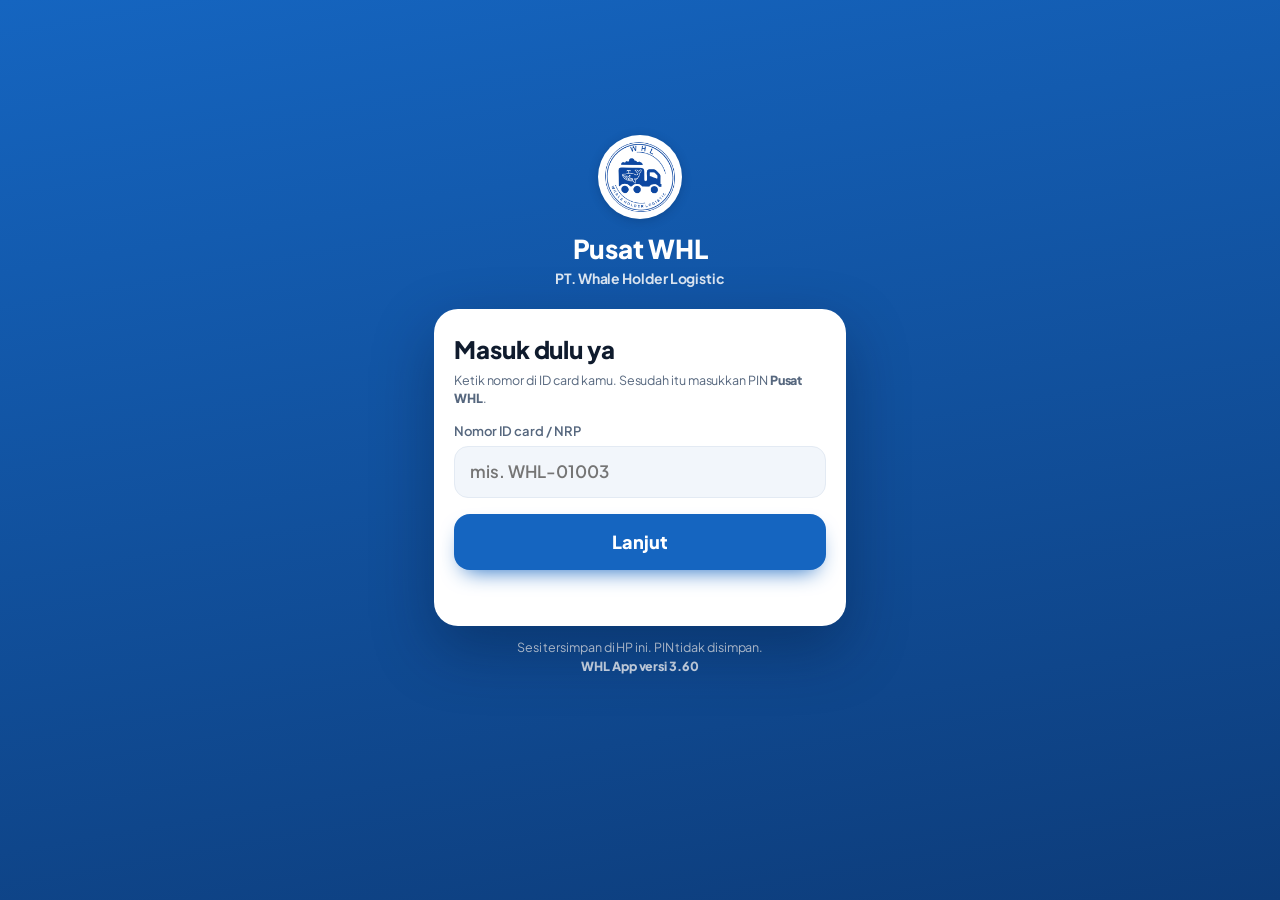
==== app/index.html @ 0edc868c "App WHL 3.60 (KODE 361) app-p2h-harian-26nov: Isi P2H di app" ====
<!DOCTYPE html>
<html lang="id">
<head>
<meta charset="utf-8">
<meta name="viewport" content="width=device-width, initial-scale=1, viewport-fit=cover, user-scalable=no">
<meta name="color-scheme" content="dark light">
<meta name="theme-color" content="#1565C0">
<title>WHL App</title>
<link rel="preconnect" href="https://fonts.googleapis.com">
<link href="https://fonts.googleapis.com/css2?family=Plus+Jakarta+Sans:wght@500;600;700;800&family=Nunito:wght@600;700;800;900&display=swap" rel="stylesheet">
<link rel="stylesheet" href="gaya.css?v=3.60">
<link rel="stylesheet" href="tema-whl.css?v=3.60">
<link rel="stylesheet" href="kegiatan.css?v=3.60">
<link rel="stylesheet" href="laptop.css?v=3.60">
<link rel="manifest" href="manifest.webmanifest">
<meta name="theme-color" content="#1565C0">
<meta name="mobile-web-app-capable" content="yes">
<meta name="apple-mobile-web-app-capable" content="yes">
<meta name="apple-mobile-web-app-status-bar-style" content="black-translucent">
<meta name="apple-mobile-web-app-title" content="WHL">
<link rel="apple-touch-icon" sizes="180x180" href="ikon/apple-touch-icon.png">
<link rel="icon" type="image/png" sizes="192x192" href="ikon/ikon-192.png">
<style>html{background:#f4f7fb}</style>
</head>
<body>

<!-- ===== LAYAR PEMBUKA ===== -->
<div id="layarMuat" class="pembuka">
  <span class="pbLogo"><img src="img/logo-whl-biru.png" alt="Logo WHL"></span>
  <b>WHL</b><small>PT. Whale Holder Logistic</small><small class="pbVersi">Versi <span class="versi"></span></small>
  <p class="kecil"><span class="putar"></span> &nbsp;Menyiapkan...</p>
</div>

<!-- ===== LOGIN ===== -->
<div id="layarLogin" class="sembunyi">
  <div class="lgPita"></div>
  <div class="wrap">
    <div class="lgKepala"><span class="av besar"><img src="img/logo-whl-biru.png" alt="Logo WHL"></span><h1>Pusat WHL</h1><p>PT. Whale Holder Logistic</p></div>
    <div id="bioMasuk"></div>
    <div class="kartu" id="kartuLogin">
      <div class="judulK">Masuk dulu ya</div>
      <div class="kecil" style="margin-top:4px">Ketik nomor di ID card kamu. Sesudah itu masukkan PIN <b>Pusat WHL</b>.</div>
      <label class="lb" for="inId">Nomor ID card / NRP</label>
      <input id="inId" class="isian kapital" autocomplete="username" autocapitalize="characters" autocorrect="off" spellcheck="false" placeholder="mis. WHL-01003">
      <button id="tMasuk" class="tUtama" type="button">Lanjut</button>
      <div id="pesanLogin" class="pesan"></div>
    </div>
    <div class="kecil" style="text-align:center">Sesi tersimpan di HP ini. PIN tidak disimpan.<br><b>WHL App versi <span class="versi"></span></b></div>
  </div>
</div>

<!-- ===== APLIKASI ===== -->
<div id="layarApp" class="sembunyi">
  <!-- v2.16 tampilan super-app WHL: kepala biru WHL + sapaan + kolom cari (beranda); bilah putih ringkas di tab lain -->
  <div class="kpl" id="kpl">
    <div class="kp-top">
      <button class="kb kembali" id="tKembali" type="button" aria-label="Kembali" hidden>&#8249;</button>
      <span class="av"><img src="img/logo-whl-biru.png" alt="Logo WHL"></span>
      <div class="nm">PT. Whale Holder Logistic<b id="judulTab">Pusat WHL</b></div>
      <span class="sp"></span>
      <button class="kb" id="btnSuara" type="button" aria-label="Suara">🔊</button>
      <button class="kb" id="btnTema" type="button" aria-label="Tema terang / gelap">🌙</button>
      <button class="kb lonceng" id="tKotakAtas" type="button" aria-label="Kotak masuk"><span data-ikon="lonceng"></span><i class="tanda angka sembunyi" id="tandaLonceng"></i></button>
      <button class="kb akun" id="tAkun" type="button" aria-label="Akun saya">?</button>
    </div>
    <div id="kpSapa">
      <div class="sapa" id="sapa"></div><div class="sub" id="subTab"></div>
      <button type="button" class="cariPil" id="tCari"><span data-ikon="cari"></span><span>Cari aplikasi atau menu</span></button>
      <div class="pills" id="pills"></div><div id="kpDiri"></div>
    </div>
    <span id="jam" class="sembunyi"></span>
  </div>
  <div class="wrap isiWrap">
    <div id="pitaContoh" class="pita sembunyi"><span>⚠️</span><span><b>Sebagian DATA CONTOH.</b> Server Pusat WHL sedang tidak menyediakan data untuk app, jadi ringkasan yang bertanda <i>contoh</i> bukan angka sungguhan. Absen, profil dan KPI tetap data asli.</span></div>
    <div id="isi"></div>
  </div>
  <div id="melayang" class="melayang sembunyi"></div>
  <nav class="nav"><div>
    <button type="button" data-tab="beranda"><span class="ne" data-ikon="beranda"></span>Beranda</button>
    <button type="button" data-tab="aktivitas"><span class="ne" data-ikon="aktivitas"></span>Aktivitas<i class="tanda angka sembunyi" id="tandaUnit"></i><i class="tanda sembunyi" id="tandaAbsen"></i></button>
    <button type="button" data-ke="forum" id="navForum"><span class="ne" data-ikon="forum"></span>Forum<i class="tanda angka sembunyi" id="tandaApps"></i></button>
    <button type="button" data-tab="kotak"><span class="ne" data-ikon="kotak"></span>Kotak masuk<i class="tanda angka sembunyi" id="tandaKotak"></i></button>
    <button type="button" data-tab="akun"><span class="ne" data-ikon="akun"></span>Akun</button>
  </div></nav>
</div>

<div class="tirai" id="tirai"><div class="lembar" id="lembar"></div></div>
<div class="roti" id="roti"></div>

<script src="konfig.js?v=3.60"></script>
<script src="layar.js?v=3.60"></script>
<script src="tiruan.js?v=3.60"></script>
<script src="api.js?v=3.60"></script>
<script src="rasa.js?v=3.60"></script>
<script src="ikon.js?v=3.60"></script>
<script src="ilus3d.js?v=3.60"></script>
<script src="kuesioner.js?v=3.60"></script>
<script src="skema-rute.js?v=3.60"></script>
<script src="forum-konfig.js?v=3.60"></script>
<script src="forum.js?v=3.60"></script>
<script src="biometrik.js?v=3.60"></script>
<script src="banner.js?v=3.60"></script>
<script src="online.js?v=3.60"></script>
<script src="kegiatan.js?v=3.60"></script>
<script src="ultah.js?v=3.60"></script>
<script src="kuis.js?v=3.60"></script>
<script src="kuis-staf.js?v=3.60"></script>
<script src="lib/qr-whl.js?v=3.60"></script>
<script src="driver.js?v=3.60"></script>
<script src="hazard.js?v=3.60"></script>
<script src="jalan.js?v=3.60"></script>
<script src="nota.js?v=3.60"></script>
<script src="nota-edit.js?v=3.60"></script>
<script src="zoom-foto.js?v=3.60"></script>
<script src="katalog.js?v=3.60"></script>
<script src="idcard.js?v=3.60"></script>
<script src="karyawan.js?v=3.60"></script>
<script src="sidik-karyawan.js?v=3.60"></script>
<script src="kelola-user.js?v=3.60"></script>
<script src="database.js?v=3.60"></script>
<script src="database-visual.js?v=3.60"></script>
<script src="poskontrol.js?v=3.60"></script>
<script src="poskontrol-ban.js?v=3.60"></script>
<script src="p2h.js?v=3.60"></script>
<script src="laba.js?v=3.60"></script>
<script src="gaji.js?v=3.60"></script>
<script src="kasbon.js?v=3.60"></script>
<script src="dokumen.js?v=3.60"></script>
<script src="lembur.js?v=3.60"></script>
<script src="izin.js?v=3.60"></script>
<script src="poin.js?v=3.60"></script>
<script src="peringkat.js?v=3.60"></script>
<script src="poin-staf.js?v=3.60"></script>
<script src="kuesioner-driver.js?v=3.60"></script>
<script src="ksn-wajib.js?v=3.60"></script>
<script src="pasang.js?v=3.60"></script>

<script src="ekspor.js?v=3.60"></script>
<script src="roster.js?v=3.60"></script>
<script src="hub.js?v=3.60"></script>
<script src="laporan-direksi.js?v=3.60"></script>
<script src="asisten.js?v=3.60"></script>
<script src="app.js?v=3.60"></script>
<script src="laptop.js?v=3.60"></script>
</body>
</html>
---- app/gaya.css ----
/* WHL App v2 — gaya senada mandiri.html (Hesti): biru tua gelap, kartu membulat, tombol gradasi. Ada tema terang. */
:root { --bg:#0b131c; --bg2:#17304a; --panel:#141f2c; --panel2:#1b2939; --garis:#26384b; --teks:#eef3f8; --redup:#8fa2b7; --hijau:#1fae69; --kuning:#e0a100; --merah:#dc4c4c; --biru:#2f7fd8; --aksen:#3aa0ff;
  --isian:#0d1823; --kilau:rgba(255,255,255,.035); --nav:rgba(13,22,33,.94); --tHijau:#7fe0a9; --tKuning:#ffd36a; --tMerah:#ffadad; --tBiru:#9ccaff; --bayang:0 8px 22px rgba(0,0,0,.35); }
html[data-tema="terang"] { --bg:#eef2f7; --bg2:#d6e6f7; --panel:#ffffff; --panel2:#eef3f9; --garis:#d5dee9; --teks:#0f1d2c; --redup:#5b6f85; --isian:#f6f9fc; --kilau:rgba(255,255,255,0); --nav:rgba(255,255,255,.96);
  --tHijau:#0f7a45; --tKuning:#8a6200; --tMerah:#b42323; --tBiru:#1f5fae; --bayang:0 6px 18px rgba(20,40,70,.12); }
* { box-sizing:border-box; -webkit-tap-highlight-color:transparent; }
html, body { margin:0; color:var(--teks); font-family:-apple-system,"Segoe UI",Roboto,"Helvetica Neue",Arial,sans-serif; -webkit-text-size-adjust:100%; }
html { background:var(--bg); }
body { min-height:100vh; min-height:100dvh; background:radial-gradient(120% 60% at 50% -10%, var(--bg2) 0%, rgba(23,48,74,0) 60%) no-repeat, var(--bg); overscroll-behavior-y:none; }
button { font:inherit; cursor:pointer; border:0; border-radius:14px; color:inherit; background:none; }
input { font:inherit; }
.sembunyi { display:none !important; }
.wrap { max-width:520px; margin:0 auto; padding:calc(12px + env(safe-area-inset-top)) calc(14px + env(safe-area-inset-right)) calc(96px + env(safe-area-inset-bottom)) calc(14px + env(safe-area-inset-left)); }
#layarLogin .wrap { padding-bottom:calc(24px + env(safe-area-inset-bottom)); max-width:440px; }

/* kepala */
.kepala { display:flex; align-items:center; gap:11px; margin-bottom:14px; }
.logo { width:44px; height:44px; flex:0 0 44px; display:block; }
html[data-tema="terang"] .logo { filter:invert(1) brightness(.25) sepia(1) hue-rotate(180deg) saturate(3); }
.kepala h1 { margin:0; font-size:17px; font-weight:800; letter-spacing:.5px; line-height:1.15; white-space:nowrap; overflow:hidden; text-overflow:ellipsis; }
.kepala p { margin:2px 0 0; color:var(--redup); font-size:12px; white-space:nowrap; overflow:hidden; text-overflow:ellipsis; }
.kepala > div:nth-child(2) { min-width:0; flex:1; }
.jam { font-size:17px; font-weight:700; font-variant-numeric:tabular-nums; padding:6px 10px; border-radius:12px; background:var(--panel2); border:1px solid var(--garis); }
.bulat { width:40px; height:40px; flex:0 0 40px; border-radius:50%; display:grid; place-items:center; background:linear-gradient(135deg,#2f7fd8,#1b4f8f); color:#fff; font-weight:800; font-size:15px; }

/* kartu & isian */
.kartu { background:linear-gradient(180deg, var(--kilau), rgba(255,255,255,0)), var(--panel); border:1px solid var(--garis); border-radius:20px; padding:15px; margin-bottom:12px; }
.judulK { font-size:18px; font-weight:800; }
.kecil { font-size:12.5px; color:var(--redup); line-height:1.5; }
label.lb { display:block; font-size:13px; color:var(--redup); margin:14px 0 6px; font-weight:600; }
.isian { width:100%; padding:13px 15px; font-size:17px; border-radius:14px; border:1px solid var(--garis); background:var(--isian); color:var(--teks); outline:none; transition:border-color .15s, box-shadow .15s; }
.isian:focus { border-color:var(--aksen); box-shadow:0 0 0 3px rgba(58,160,255,.18); }
.kapital { text-transform:uppercase; } .kapital::placeholder { text-transform:none; }
.pin { letter-spacing:8px; font-size:21px; }
.baris { display:flex; gap:8px; } .baris .isian { flex:1; min-width:0; }
.tUtama { width:100%; margin-top:16px; padding:15px; font-size:17px; font-weight:800; background:linear-gradient(180deg,#56b0ff,#2f8ef0); color:#04203a; box-shadow:0 8px 22px rgba(47,142,240,.28); transition:transform .08s; }
.tUtama:active { transform:scale(.98); } .tUtama:disabled { opacity:.55; }
.tHijau { background:linear-gradient(180deg,#2bc97c,#17995a); color:#fff; box-shadow:0 10px 26px rgba(31,174,105,.3); }
.tKecil { background:var(--panel2); color:var(--teks); padding:10px 14px; font-size:14px; border:1px solid var(--garis); border-radius:12px; }
.tLihat { background:var(--panel2); color:var(--redup); padding:0 14px; font-size:13px; border:1px solid var(--garis); }
.pesan { margin-top:12px; font-size:14px; min-height:20px; color:var(--tKuning); line-height:1.45; }

/* pita & chip */
.pita { display:flex; gap:9px; align-items:flex-start; font-size:12.5px; line-height:1.45; padding:10px 12px; border-radius:14px; margin-bottom:12px; background:rgba(224,161,0,.14); color:var(--tKuning); border:1px dashed rgba(224,161,0,.5); }
.pita b { font-weight:800; }
.chip { display:inline-block; font-size:12.5px; padding:5px 10px; border-radius:999px; background:var(--panel2); color:var(--redup); font-weight:700; border:1px solid transparent; white-space:nowrap; }
.chip.hijau { background:rgba(31,174,105,.16); color:var(--tHijau); border-color:rgba(31,174,105,.35); } .chip.biru { background:rgba(47,127,216,.18); color:var(--tBiru); border-color:rgba(47,127,216,.4); }
.chip.kuning { background:rgba(224,161,0,.16); color:var(--tKuning); border-color:rgba(224,161,0,.35); } .chip.merah { background:rgba(220,76,76,.16); color:var(--tMerah); border-color:rgba(220,76,76,.4); }
.chip.contoh { background:rgba(224,161,0,.14); color:var(--tKuning); border:1px dashed rgba(224,161,0,.5); font-size:11px; padding:3px 8px; }
.chip.web { background:rgba(47,127,216,.14); color:var(--tBiru); border-color:rgba(47,127,216,.35); font-size:11px; padding:3px 8px; }
.chip.asli { background:rgba(31,174,105,.14); color:var(--tHijau); border-color:rgba(31,174,105,.35); font-size:11px; padding:3px 8px; }
.status { display:flex; gap:7px; flex-wrap:wrap; margin-top:10px; }

/* beranda */
.diri { display:flex; align-items:center; gap:12px; }
.nama { min-width:0; flex:1; } .nama b { display:block; font-size:17px; line-height:1.2; white-space:nowrap; overflow:hidden; text-overflow:ellipsis; } .nama span { color:var(--redup); font-size:12.5px; display:block; margin-top:2px; }
h2.bag { font-size:12px; text-transform:uppercase; letter-spacing:1.3px; color:var(--redup); margin:18px 4px 9px; font-weight:700; display:flex; align-items:center; gap:8px; }
.grid2 { display:grid; grid-template-columns:1fr 1fr; gap:10px; margin-bottom:12px; }
.ring { text-align:left; background:linear-gradient(180deg, var(--kilau), rgba(255,255,255,0)), var(--panel); border:1px solid var(--garis); border-radius:18px; padding:13px; min-height:112px; display:flex; flex-direction:column; gap:2px; position:relative; }
.ring .ik { font-size:19px; width:36px; height:36px; border-radius:11px; display:grid; place-items:center; background:var(--panel2); margin-bottom:6px; }
.ring .jd { font-size:12.5px; color:var(--redup); font-weight:700; }
.ring .ag { font-size:25px; font-weight:800; line-height:1.1; font-variant-numeric:tabular-nums; }
.ring .ag small { font-size:13px; font-weight:700; color:var(--redup); }
.ring .kt { font-size:12px; color:var(--redup); line-height:1.35; }
.ring .chip.contoh { position:absolute; top:11px; right:11px; }
.ring.lebar { grid-column:1 / -1; min-height:0; }
.palang { height:8px; border-radius:99px; background:var(--panel2); overflow:hidden; margin:8px 0 4px; } .palang i { display:block; height:100%; border-radius:99px; background:linear-gradient(90deg,#2f8ef0,#56b0ff); }
.orang { display:flex; align-items:center; gap:10px; padding:9px 0; border-top:1px solid var(--garis); } .orang:first-child { border-top:0; }
.orang .bulat { width:34px; height:34px; flex:0 0 34px; font-size:13px; }
.orang b { font-size:14.5px; display:block; } .orang span { font-size:12px; color:var(--redup); }
.orang .kn { margin-left:auto; text-align:right; font-size:12.5px; color:var(--redup); font-variant-numeric:tabular-nums; white-space:nowrap; }

/* unit */
.saring { display:flex; gap:7px; overflow-x:auto; padding:2px 0 10px; scrollbar-width:none; } .saring::-webkit-scrollbar { display:none; }
.saring button { flex:none; font-size:13px; font-weight:700; padding:8px 12px; border-radius:999px; background:var(--panel2); color:var(--redup); border:1px solid var(--garis); }
.saring button.on { background:rgba(58,160,255,.18); color:var(--tBiru); border-color:var(--aksen); }
.unitGrid { display:grid; grid-template-columns:repeat(auto-fill, minmax(140px, 1fr)); gap:8px; }
.unit { background:var(--panel); border:1px solid var(--garis); border-left:4px solid var(--st, #5b6b7d); border-radius:14px; padding:10px 11px; }
.unit b { font-size:15px; display:block; } .unit small { font-size:11.5px; color:var(--redup); display:block; line-height:1.3; margin-top:2px; }
.unit em { font-style:normal; font-size:11.5px; font-weight:700; color:var(--st); }

/* daftar aplikasi */
.app { width:100%; display:flex; align-items:center; gap:12px; text-align:left; padding:12px; margin-bottom:8px; background:var(--panel); border:1px solid var(--garis); border-radius:16px; }
.app:active { border-color:var(--aksen); transform:scale(.99); }
.app .ik { width:42px; height:42px; flex:0 0 42px; border-radius:13px; display:grid; place-items:center; background:var(--panel2); font-size:21px; }
.app .tx { min-width:0; flex:1; } .app b { font-size:15px; display:block; } .app small { font-size:12px; color:var(--redup); display:block; line-height:1.35; margin-top:1px; }
.app.mati { opacity:.55; }

/* KPI */
.nilai { display:flex; align-items:center; gap:14px; }
.lingkar { width:84px; height:84px; flex:0 0 84px; border-radius:50%; display:grid; place-items:center; background:conic-gradient(var(--w, #3aa0ff) calc(var(--p, 0) * 1%), var(--panel2) 0); }
.lingkar div { width:66px; height:66px; border-radius:50%; background:var(--panel); display:grid; place-items:center; font-size:24px; font-weight:800; font-variant-numeric:tabular-nums; }
.kpi { padding:11px 0; border-top:1px solid var(--garis); }
.kpi .at { display:flex; gap:8px; align-items:baseline; } .kpi .at b { font-size:14px; flex:1; } .kpi .at span { font-size:14px; font-weight:800; font-variant-numeric:tabular-nums; }
.kpi small { font-size:12px; color:var(--redup); display:block; line-height:1.4; }

/* navigasi bawah */
.nav { position:fixed; left:0; right:0; bottom:0; z-index:5; background:var(--nav); backdrop-filter:blur(14px); -webkit-backdrop-filter:blur(14px); border-top:1px solid var(--garis); padding:6px calc(6px + env(safe-area-inset-right)) calc(6px + env(safe-area-inset-bottom)) calc(6px + env(safe-area-inset-left)); }
.nav div { max-width:520px; margin:0 auto; display:grid; grid-template-columns:repeat(5, 1fr); align-items:end; }
.nav button { display:flex; flex-direction:column; align-items:center; gap:2px; padding:6px 2px; font-size:11px; font-weight:700; color:var(--redup); border-radius:12px; }
.nav button svg { width:23px; height:23px; fill:none; stroke:currentColor; stroke-width:2; stroke-linecap:round; stroke-linejoin:round; }
.nav button.on { color:var(--aksen); }
.nav button.lapor span.bl { width:46px; height:46px; margin-top:-22px; border-radius:50%; display:grid; place-items:center; background:linear-gradient(180deg,#56b0ff,#2f8ef0); color:#04203a; box-shadow:0 8px 20px rgba(47,142,240,.35); }
.nav button.lapor svg { width:24px; height:24px; stroke-width:2.6; }

/* lembar bawah */
.tirai { position:fixed; inset:0; background:rgba(3,8,13,.66); display:none; align-items:flex-end; justify-content:center; z-index:9; }
.tirai.buka { display:flex; }
.lembar { width:100%; max-width:520px; max-height:86vh; overflow-y:auto; background:var(--panel); border:1px solid var(--garis); border-radius:22px 22px 0 0; padding:18px 15px calc(18px + env(safe-area-inset-bottom)); }
.lembar h3 { margin:0 0 4px; font-size:18px; font-weight:800; }
.roti { position:fixed; left:50%; bottom:calc(92px + env(safe-area-inset-bottom)); transform:translateX(-50%); background:var(--panel2); border:1px solid var(--garis); padding:10px 16px; border-radius:999px; font-size:13.5px; opacity:0; pointer-events:none; transition:opacity .2s; z-index:10; max-width:88vw; text-align:center; box-shadow:var(--bayang); }
.roti.tampil { opacity:1; }
.putar { width:16px; height:16px; border:2px solid var(--garis); border-top-color:var(--aksen); border-radius:50%; animation:putar 1s linear infinite; display:inline-block; vertical-align:-3px; }
@keyframes putar { to { transform:rotate(360deg); } }
.kosong { color:var(--redup); text-align:center; padding:22px 0; font-size:13.5px; }
.duaTombol { display:flex; gap:8px; margin-top:12px; } .duaTombol button { flex:1; }
@media (max-width:350px) { .ring .ag { font-size:22px; } .wrap { padding-left:10px; padding-right:10px; } }

/* profil asli (v2.1) */
.foto { border-radius:50%; object-fit:cover; flex:0 0 auto; border:2px solid var(--garis); background:var(--panel2); display:block; }
.predikat { display:flex; align-items:center; gap:13px; border-color:var(--tr); box-shadow:inset 0 0 0 1px var(--tr); }
.predikat .pi { width:52px; height:52px; flex:0 0 52px; border-radius:16px; display:grid; place-items:center; font-size:27px; background:var(--panel2); }
.predikat b { font-size:17px; display:block; } .predikat small { font-size:12.5px; color:var(--redup); display:block; line-height:1.4; }
.lencana { display:grid; grid-template-columns:repeat(auto-fill, minmax(104px, 1fr)); gap:8px; margin-bottom:12px; }
.lc { background:var(--panel); border:1px solid var(--garis); border-top:3px solid var(--tr); border-radius:14px; padding:10px 8px; text-align:center; }
.lc span { font-size:26px; display:block; line-height:1.2; } .lc b { font-size:12.5px; display:block; margin-top:3px; line-height:1.25; } .lc small { font-size:11px; color:var(--redup); display:block; line-height:1.3; margin-top:2px; }
.capai { display:flex; gap:11px; align-items:flex-start; padding:11px 0; border-top:1px solid var(--garis); } .capai:first-child { border-top:0; }
.capai .ci { width:38px; height:38px; flex:0 0 38px; border-radius:12px; display:grid; place-items:center; font-size:20px; background:var(--panel2); box-shadow:inset 0 0 0 1.5px var(--tr); }
.capai > div { min-width:0; flex:1; } .capai .at { display:flex; gap:8px; align-items:baseline; } .capai .at b { font-size:14px; flex:1; } .capai .at em { font-style:normal; font-size:11px; font-weight:800; letter-spacing:.6px; }
.capai small { font-size:12px; color:var(--redup); display:block; line-height:1.4; } .capai .palang { margin:6px 0 4px; }
.grid3 { display:grid; grid-template-columns:repeat(3, 1fr); gap:8px; margin-bottom:12px; }
.grid3 > div { background:var(--panel); border:1px solid var(--garis); border-radius:14px; padding:11px 6px; text-align:center; }
.grid3 b { font-size:20px; font-weight:800; display:block; font-variant-numeric:tabular-nums; } .grid3 small { font-size:11.5px; color:var(--redup); }
.tglK { width:46px; flex:0 0 46px; font-size:11.5px; font-weight:700; color:var(--redup); font-variant-numeric:tabular-nums; line-height:1.3; }
.orang b { white-space:nowrap; overflow:hidden; text-overflow:ellipsis; } .orang span { display:block; white-space:nowrap; overflow:hidden; text-overflow:ellipsis; }

/* ===================== v2.2: transisi, efek, pola app besar ===================== */
@property --p { syntax:'<number>'; inherits:false; initial-value:0; }
button { transition:transform .09s ease, background-color .15s, border-color .15s, opacity .15s; touch-action:manipulation; }
button:active { transform:scale(.96); }
.tKecil, .saring button, .tLihat { min-height:44px; } .saring button { padding:10px 14px; }
h2.bag button.chip { min-height:36px; padding:8px 12px; }
:focus-visible { outline:2px solid var(--aksen); outline-offset:2px; }

/* pindah tab: geser + pudar 220 ms */
@keyframes masukKanan { from { opacity:0; transform:translateX(18px); } to { opacity:1; transform:none; } }
@keyframes masukKiri { from { opacity:0; transform:translateX(-18px); } to { opacity:1; transform:none; } }
#isi.masukKanan { animation:masukKanan .22s cubic-bezier(.2,.8,.2,1); } #isi.masukKiri { animation:masukKiri .22s cubic-bezier(.2,.8,.2,1); }
@keyframes pudarNaik { from { opacity:0; transform:translateY(10px); } to { opacity:1; transform:none; } }
#layarLogin .kartu, #layarLogin .kepala { animation:pudarNaik .28s ease both; }
/* progres beranimasi saat tab dibuka */
@keyframes lebar { from { transform:scaleX(0); } to { transform:none; } }
.palang i { transform-origin:left center; } #isi.anim .palang i { animation:lebar .8s cubic-bezier(.2,.8,.2,1) both; }
@keyframes isiLingkar { from { --p:0; } }
#isi.anim .lingkar { animation:isiLingkar .9s cubic-bezier(.2,.8,.2,1) both; }
@keyframes muncul { from { opacity:0; transform:scale(.92); } to { opacity:1; transform:none; } }
#isi.anim .lc, #isi.anim .ly { animation:muncul .28s ease both; }
#isi.anim .lc:nth-child(2), #isi.anim .ly:nth-child(2) { animation-delay:.03s; } #isi.anim .lc:nth-child(3), #isi.anim .ly:nth-child(3) { animation-delay:.06s; } #isi.anim .lc:nth-child(4), #isi.anim .ly:nth-child(4) { animation-delay:.09s; }
#isi.anim .ly:nth-child(n+5) { animation-delay:.12s; }

/* lembar bawah berpegas */
@keyframes pegas { 0% { transform:translateY(100%); } 70% { transform:translateY(-8px); } 100% { transform:none; } }
@keyframes pudar { from { opacity:0; } to { opacity:1; } }
.tirai.buka { animation:pudar .18s ease; } .tirai.buka .lembar { animation:pegas .34s cubic-bezier(.2,.9,.3,1); }
.pegangan { width:42px; height:5px; border-radius:99px; background:var(--garis); margin:-6px auto 12px; }
.tMerah { background:linear-gradient(180deg,#f06a6a,#d64545) !important; color:#fff !important; box-shadow:0 8px 22px rgba(214,69,69,.28) !important; }

/* roti (snackbar) naik */
.roti { transform:translate(-50%, 12px); transition:opacity .2s, transform .2s; } .roti.tampil { transform:translate(-50%, 0); }

/* kerangka (skeleton) */
@keyframes kilap { from { background-position:200% 0; } to { background-position:-200% 0; } }
.kr { border-radius:8px; background:linear-gradient(90deg, var(--panel2) 25%, var(--garis) 50%, var(--panel2) 75%); background-size:200% 100%; animation:kilap 1.3s linear infinite; }

/* beranda: cari + layanan (grid ikon bulat) */
.cariB { margin-bottom:12px; padding:12px 15px; font-size:15.5px; border-radius:999px; }
.layanan { display:grid; grid-template-columns:repeat(4, 1fr); gap:6px 4px; margin-bottom:6px; }
.ly { display:flex; flex-direction:column; align-items:center; gap:6px; padding:6px 2px 8px; min-height:44px; border-radius:16px; }
.ly span { width:52px; height:52px; border-radius:50%; display:grid; place-items:center; font-size:24px; background:var(--panel); border:1px solid var(--garis); box-shadow:var(--bayang); }
.ly span.hijau { background:linear-gradient(180deg,rgba(43,201,124,.28),rgba(23,153,90,.18)); border-color:rgba(31,174,105,.5); } .ly span.biru { background:linear-gradient(180deg,rgba(86,176,255,.28),rgba(47,142,240,.16)); border-color:rgba(58,160,255,.5); } .ly span.emas { background:linear-gradient(180deg,rgba(224,161,0,.28),rgba(224,161,0,.14)); border-color:rgba(224,161,0,.5); }
.ly b { font-size:11.5px; font-weight:700; text-align:center; line-height:1.2; max-width:76px; overflow:hidden; display:-webkit-box; -webkit-line-clamp:2; -webkit-box-orient:vertical; }

/* tanda (badge) di navigasi */
.nav button { position:relative; min-height:48px; }
.tanda { position:absolute; top:4px; left:calc(50% + 7px); width:10px; height:10px; border-radius:50%; background:#ff5a5a; box-shadow:0 0 0 2px var(--panel); font-style:normal; }
.tanda.angka { width:auto; min-width:17px; height:17px; padding:0 4px; border-radius:99px; font-size:10.5px; font-weight:800; color:#fff; line-height:17px; text-align:center; }
.nav button.on svg { animation:muncul .22s ease; }

/* saklar */
.saklar { width:52px; height:32px; flex:0 0 52px; border-radius:99px; background:var(--panel2); border:1px solid var(--garis); position:relative; min-height:0; padding:0; }
.saklar i { position:absolute; top:3px; left:3px; width:24px; height:24px; border-radius:50%; background:var(--redup); transition:transform .18s cubic-bezier(.2,.9,.3,1.3), background-color .18s; }
.saklar.on { background:rgba(31,174,105,.25); border-color:rgba(31,174,105,.6); } .saklar.on i { transform:translateX(20px); background:#2bc97c; }

/* lapis penuh: keypad PIN, sukses, onboarding */
.lapis { position:fixed; inset:0; z-index:20; display:flex; flex-direction:column; color:var(--teks); background:radial-gradient(120% 60% at 50% -10%, var(--bg2) 0%, rgba(23,48,74,0) 60%) no-repeat, var(--bg);
  padding:calc(10px + env(safe-area-inset-top)) calc(18px + env(safe-area-inset-right)) calc(18px + env(safe-area-inset-bottom)) calc(18px + env(safe-area-inset-left)); opacity:0; transform:translateY(16px); transition:opacity .22s ease, transform .22s cubic-bezier(.2,.8,.2,1); }
.lapis.tampil { opacity:1; transform:none; }
.pinAtas, .onAtas { display:flex; justify-content:flex-end; min-height:44px; } .pinBatal { min-height:44px; padding:0 12px; color:var(--redup); font-weight:700; font-size:15px; }
.pinTengah { flex:1; display:flex; flex-direction:column; align-items:center; justify-content:center; text-align:center; min-height:150px; }
.pinTengah h2 { margin:0; font-size:21px; font-weight:800; } .pinTengah p { margin:6px 0 0; color:var(--redup); font-size:14px; line-height:1.45; max-width:300px; }
.titik { display:flex; gap:18px; margin-top:26px; } .titik i { width:17px; height:17px; border-radius:50%; border:2px solid var(--redup); transition:transform .12s, background-color .12s, border-color .12s; }
.titik i.isi { background:var(--aksen); border-color:var(--aksen); transform:scale(1.18); }
@keyframes goyang { 10%,90% { transform:translateX(-2px); } 20%,80% { transform:translateX(5px); } 30%,50%,70% { transform:translateX(-9px); } 40%,60% { transform:translateX(9px); } }
.titik.goyang { animation:goyang .45s; } .titik.goyang i { border-color:var(--merah); }
@keyframes denyut { 50% { opacity:.35; } } .titik.tunggu i { animation:denyut .8s ease infinite; }
.pinPesan { min-height:42px; margin-top:16px; color:var(--tMerah); font-size:14px; line-height:1.4; max-width:320px; }
.papan { display:grid; grid-template-columns:repeat(3, 1fr); gap:12px 22px; max-width:320px; width:100%; margin:0 auto; padding-bottom:6px; }
.papan button { height:66px; border-radius:50%; aspect-ratio:1; justify-self:center; font-size:27px; font-weight:700; background:var(--panel); border:1px solid var(--garis); display:grid; place-items:center; }
.papan button:active { background:var(--aksen); color:#04203a; transform:scale(.92); }
.papan button svg { width:28px; height:28px; fill:none; stroke:currentColor; stroke-width:2; stroke-linecap:round; stroke-linejoin:round; } .papan button[data-k="h"] { background:none; border-color:transparent; }
@media (max-height:620px) { .papan button { height:56px; font-size:24px; } .titik { margin-top:16px; } .pinTengah img { display:none; } }

.suksesIsi { flex:1; display:flex; flex-direction:column; align-items:center; justify-content:center; text-align:center; }
.suksesIsi h2 { margin:18px 0 4px; font-size:23px; font-weight:800; } .suksesIsi p { margin:0; color:var(--redup); font-size:15px; }
.centang { width:104px; height:104px; } .centang circle { fill:rgba(31,174,105,.16); stroke:#2bc97c; stroke-width:4; stroke-dasharray:277; stroke-dashoffset:277; } .centang path { fill:none; stroke:#2bc97c; stroke-width:7; stroke-linecap:round; stroke-linejoin:round; stroke-dasharray:62; stroke-dashoffset:62; }
@keyframes gambarGaris { to { stroke-dashoffset:0; } } @keyframes lompat { 0% { transform:scale(.6); } 60% { transform:scale(1.08); } 100% { transform:none; } }
.lapis.tampil .centang { animation:lompat .45s cubic-bezier(.2,.9,.3,1.2) both; } .lapis.tampil .centang circle { animation:gambarGaris .5s ease .05s forwards; } .lapis.tampil .centang path { animation:gambarGaris .32s ease .42s forwards; }
.rinci { width:100%; max-width:340px; margin-top:22px; background:var(--panel); border:1px solid var(--garis); border-radius:18px; padding:4px 15px; text-align:left; }
.rinci div { display:flex; justify-content:space-between; gap:12px; padding:11px 0; border-top:1px dashed var(--garis); font-size:14px; } .rinci div:first-child { border-top:0; } .rinci span { color:var(--redup); } .rinci b { text-align:right; }
.suksesBawah, .onBawah { max-width:420px; width:100%; margin:0 auto; }
.konfeti { position:fixed; inset:0; z-index:30; pointer-events:none; }

.onIsi { flex:1; display:flex; align-items:center; justify-content:center; }
.onSlide { text-align:center; animation:masukKanan .25s ease; max-width:330px; } .onSlide svg { width:150px; height:150px; fill:none; stroke:var(--aksen); stroke-width:3.2; stroke-linecap:round; stroke-linejoin:round; } .onSlide svg .tebal { stroke:#2bc97c; stroke-width:6; }
.onSlide h2 { margin:18px 0 8px; font-size:22px; font-weight:800; } .onSlide p { margin:0; color:var(--redup); font-size:15px; line-height:1.55; }
.onTitik { display:flex; gap:7px; justify-content:center; margin-bottom:16px; } .onTitik i { width:8px; height:8px; border-radius:99px; background:var(--garis); transition:width .2s, background-color .2s; } .onTitik i.on { width:24px; background:var(--aksen); }

/* tarik untuk menyegarkan */
.tarik { position:fixed; top:calc(env(safe-area-inset-top) + 0px); left:50%; z-index:6; width:40px; height:40px; border-radius:50%; background:var(--panel); border:1px solid var(--garis); box-shadow:var(--bayang); display:grid; place-items:center; opacity:0; transform:translate(-50%,-50px); transition:opacity .15s; pointer-events:none; }
.tarik .putar { animation-play-state:paused; } .tarik.siap { border-color:var(--aksen); } .tarik.jalan { transition:transform .2s, opacity .15s; } .tarik.jalan .putar { animation-play-state:running; }

/* keadaan kosong bergambar */
.kosongGbr { text-align:center; padding:22px 10px 26px; } .kosongGbr svg { width:132px; height:99px; fill:none; stroke:var(--redup); stroke-width:2.4; stroke-linecap:round; stroke-linejoin:round; opacity:.75; }
.kosongGbr b { display:block; font-size:15.5px; margin-top:8px; } .kosongGbr span { display:block; font-size:13px; color:var(--redup); margin-top:3px; line-height:1.45; }

/* HP kelas bawah: buang efek berat. Kurangi gerakan: hampir tanpa animasi. */
html.hemat .nav { backdrop-filter:none; -webkit-backdrop-filter:none; } html.hemat .tirai.buka .lembar { animation:pudar .15s ease; } html.hemat .ly span, html.hemat .tarik { box-shadow:none; }
html.hemat #isi.anim .lc, html.hemat #isi.anim .ly, html.hemat .nav button.on svg { animation:none; }
html.diam *, html.diam *::before, html.diam *::after { animation-duration:.01ms !important; animation-delay:0s !important; transition-duration:.01ms !important; }
html.diam .kr { animation:none; }
@media (prefers-reduced-motion: reduce) { *, *::before, *::after { animation-duration:.01ms !important; animation-delay:0s !important; transition-duration:.01ms !important; } }

/* ===================== app web (PWA): petunjuk pasang ===================== */
.pitaPasang { position:fixed; left:10px; right:10px; bottom:calc(14px + env(safe-area-inset-bottom)); z-index:8; max-width:500px; margin:0 auto; display:flex; align-items:center; gap:10px; padding:10px 12px; border-radius:18px; background:var(--panel); border:1px solid var(--aksen); box-shadow:var(--bayang); animation:pudarNaik .3s ease both; }
.pitaPasang img { width:40px; height:40px; border-radius:10px; flex:none; } .pitaPasang div { min-width:0; flex:1; } .pitaPasang b { display:block; font-size:14px; } .pitaPasang span { display:block; font-size:12px; color:var(--redup); line-height:1.3; }
.pitaPasang .tKecil { background:linear-gradient(180deg,#56b0ff,#2f8ef0); color:#04203a; border:0; font-weight:800; flex:none; } .tutupP { width:36px; height:44px; flex:none; font-size:22px; color:var(--redup); }
.lkP { display:flex; align-items:center; gap:12px; padding:11px 0; border-top:1px solid var(--garis); } .lkP:first-of-type { border-top:0; }
.lkP i { width:26px; height:26px; flex:none; border-radius:50%; background:var(--aksen); color:#04203a; font-style:normal; font-weight:800; font-size:14px; display:grid; place-items:center; }
.ikP { width:38px; height:38px; flex:none; fill:none; stroke:var(--aksen); stroke-width:1.8; stroke-linecap:round; stroke-linejoin:round; }
.lkP b { display:block; font-size:15px; } .lkP span { display:block; font-size:12.5px; color:var(--redup); line-height:1.4; }

/* ============================================================================================
   v2.5 — NUANSA PUSAT WHL WEB (pusat.html): palet, huruf Nunito, kepala biru tua bergradasi, kartu putih berbayang,
   kartu topik berwarna per divisi, navigasi emoji + tombol Input merah. Pola v2.2 (keypad, lembar, sukses, kerangka) tetap.
   ============================================================================================ */
html[data-tema="terang"] { --bg:#f3f1ec; --bg2:#f3f1ec; --panel:#ffffff; --panel2:#f1eee8; --garis:#e6e2d9; --teks:#1f2430; --redup:#5d6472; --samar:#8a909c; --isian:#f7f5f0; --kilau:rgba(255,255,255,0); --nav:rgba(255,255,255,.96);
  --lembut2:#f7f5f0; --track:#efece5; --kpl:#17324d; --utama:#17324d; --aksen:#2563eb; --hijau:#16a34a; --kuning:#eab308; --merah:#dc2626; --biru:#2563eb;
  --tHijau:#15803d; --tKuning:#a16207; --tMerah:#b91c1c; --tBiru:#1d4ed8; --bayang:0 2px 6px rgba(31,36,48,.06),0 10px 24px rgba(31,36,48,.07); color-scheme:light; }
html[data-tema="gelap"] { --bg:#12161d; --bg2:#12161d; --panel:#1b212b; --panel2:#2a323e; --garis:#2c3441; --teks:#e9edf3; --redup:#a8b1bf; --samar:#7d8696; --isian:#232a35; --kilau:rgba(255,255,255,0); --nav:rgba(22,27,35,.96);
  --lembut2:#232a35; --track:#2a323e; --kpl:#0f2236; --utama:#2f6ea3; --aksen:#60a5fa; --hijau:#16a34a; --kuning:#eab308; --merah:#dc2626; --biru:#3b82f6;
  --tHijau:#bbf7d0; --tKuning:#fde68a; --tMerah:#fecdd3; --tBiru:#bfdbfe; --bayang:0 2px 6px rgba(0,0,0,.3),0 10px 24px rgba(0,0,0,.25); color-scheme:dark; }
html, body { font-family:Nunito,system-ui,-apple-system,"Segoe UI",Roboto,sans-serif; -webkit-font-smoothing:antialiased; }
body { background:var(--bg); font-size:16px; line-height:1.4; }
b, .judulK, h2, h3 { font-weight:900; }

/* kepala */
.kpl { background:radial-gradient(120% 140% at 100% 0,#245a7f 0,var(--kpl) 55%); color:#fff; padding:calc(14px + env(safe-area-inset-top)) calc(16px + env(safe-area-inset-right)) 44px calc(16px + env(safe-area-inset-left)); border-radius:0 0 30px 30px; position:relative; overflow:hidden; }
.kpl::after { content:""; position:absolute; right:-60px; top:-70px; width:220px; height:220px; border-radius:50%; background:rgba(255,255,255,.06); pointer-events:none; }
.kpl > * { position:relative; z-index:1; }
.kp-top { display:flex; align-items:center; gap:10px; }
.av { width:46px; height:46px; border-radius:50%; flex:none; background:#fff; display:grid; place-items:center; box-shadow:0 2px 8px rgba(0,0,0,.25); overflow:hidden; } .av img { width:88%; height:88%; display:block; }
.av.besar { width:84px; height:84px; margin:0 auto; }
.kp-top .nm { font-weight:700; font-size:13px; opacity:.85; line-height:1.2; min-width:0; white-space:nowrap; overflow:hidden; text-overflow:ellipsis; } .kp-top .nm b { display:block; font-size:17px; opacity:1; font-weight:900; overflow:hidden; text-overflow:ellipsis; }
.kp-top .sp { flex:1; }
.kb { background:rgba(255,255,255,.14); color:#fff; width:44px; height:44px; flex:none; border-radius:12px; font-size:17px; display:grid; place-items:center; } .kb.akun { font-weight:900; font-size:14px; background:rgba(255,255,255,.22); border-radius:50%; }
.sapa { font-size:27px; font-weight:900; letter-spacing:-.02em; line-height:1.15; margin-top:16px; } .kpl .sub { opacity:.85; font-weight:600; font-size:15px; margin-top:3px; }
.pills { display:flex; gap:8px; flex-wrap:wrap; margin-top:14px; } .pills:empty { display:none; }
.pill { display:inline-flex; align-items:center; gap:6px; background:rgba(255,255,255,.14); color:#fff; border-radius:99px; padding:7px 12px; font-weight:800; font-size:14px; min-height:36px; } .pill.merah { background:#ef4444; } .pill.hijau { background:#16a34a; }
.diriChip { margin-top:12px; background:#fff; color:#1f2430; border-radius:99px; padding:9px 15px; font-weight:900; font-size:15px; min-height:40px; box-shadow:0 4px 12px rgba(0,0,0,.2); }
.kpl.ringkas { padding-bottom:16px; border-radius:0 0 24px 24px; } .kpl.ringkas #kpSapa { display:none; } .kpl.ringkas + .isiWrap { margin-top:14px; }
.isiWrap { padding-top:0; margin-top:-26px; position:relative; z-index:2; max-width:560px; }
.pita { background:#fff7e0; color:#8a5a00; border:1px dashed #e0b040; box-shadow:var(--bayang); } html[data-tema="gelap"] .pita { background:#3a2210; color:#fdba74; border-color:#9a3412; }

/* kartu putih berbayang */
.kartu, .uh { background:var(--panel); border:0; border-radius:22px; box-shadow:var(--bayang); padding:16px; margin-bottom:12px; }
.absenK b { font-size:16px; }
.tUtama { background:var(--utama); color:#fff; border-radius:16px; font-weight:900; font-size:18px; min-height:56px; box-shadow:none; } .tUtama.tHijau { background:#16a34a; color:#fff; box-shadow:0 8px 18px -6px rgba(22,163,74,.6); }
.tKecil { border:2px solid var(--garis); background:var(--panel); border-radius:14px; font-weight:900; min-height:48px; }
.isian { border:2px solid var(--garis); background:var(--lembut2); border-radius:14px; font-weight:800; } .isian:focus { border-color:var(--utama); box-shadow:none; }
.cariB { border-radius:99px; background:var(--panel); box-shadow:var(--bayang); border-color:transparent; font-weight:700; }
.chip { font-weight:800; } .chip.hijau { background:#dcfce7; color:#15803d; border-color:transparent; } .chip.kuning { background:#fef3c7; color:#a16207; border-color:transparent; } .chip.merah { background:#fee2e2; color:#b91c1c; border-color:transparent; } .chip.biru { background:#dbeafe; color:#1d4ed8; border-color:transparent; }
html[data-tema="gelap"] .chip.hijau { background:#14361f; color:#bbf7d0; } html[data-tema="gelap"] .chip.kuning { background:#3a2210; color:#fed7aa; } html[data-tema="gelap"] .chip.merah { background:#3b1720; color:#fecdd3; } html[data-tema="gelap"] .chip.biru { background:#172a4a; color:#bfdbfe; }
.chip.contoh { background:#fef3c7; color:#a16207; border:1px dashed #e0b040; } .chip.web { background:#eef1f5; color:#475569; border-color:transparent; } .chip.asli { background:#dcfce7; color:#15803d; border-color:transparent; font-weight:800; }
html[data-tema="gelap"] .chip.web { background:#2a323e; color:#a8b1bf; } html[data-tema="gelap"] .chip.asli { background:#14361f; color:#bbf7d0; }
h2.bag, h2.bagW { font-size:19px; font-weight:900; letter-spacing:0; text-transform:none; color:var(--teks); margin:18px 4px 10px; display:flex; align-items:center; gap:8px; }
h2.bagW span { margin-left:auto; font-size:13px; font-weight:800; color:var(--redup); display:flex; align-items:center; gap:6px; }

/* Unit hari ini */
.uh { width:100%; text-align:left; display:block; color:var(--teks); } .uh-atas { display:flex; align-items:baseline; gap:8px; } .uh-atas b { font-size:19px; font-weight:900; } .uh-atas span { margin-left:auto; font-size:13px; font-weight:700; color:var(--redup); display:flex; gap:6px; align-items:center; }
.uh-tot { display:flex; align-items:baseline; gap:8px; margin-top:4px; } .uh-tot b { font-size:34px; font-weight:900; letter-spacing:-.02em; } .uh-tot > span { font-weight:800; color:var(--redup); } .uh-tot em { margin-left:auto; font-style:normal; font-weight:800; font-size:13px; color:var(--redup); }
.stack { display:flex; height:16px; border-radius:99px; overflow:hidden; gap:3px; margin:12px 0; background:var(--track); } .stack i { display:block; height:100%; border-radius:99px; transform-origin:left center; } #isi.anim .stack i { animation:lebar 1.1s cubic-bezier(.2,.8,.2,1) both; }
.uh-grid { display:grid; grid-template-columns:1fr 1fr; gap:8px; margin-top:8px; }
.uh-kotak { background:var(--lembut2); border-radius:16px; border-left:5px solid var(--s); padding:10px 12px; } .uh-kotak b { display:block; font-size:28px; font-weight:900; letter-spacing:-.02em; line-height:1.1; } .uh-kotak.lebar b { font-size:34px; }
.uh-kotak > span { display:block; font-weight:900; font-size:14.5px; } .uh-kotak small { display:block; font-size:12.5px; font-weight:600; color:var(--redup); line-height:1.3; margin-top:2px; }
.uh-masuk { display:flex; gap:8px; align-items:center; margin-top:10px; background:var(--lembut2); border-radius:14px; padding:9px 12px; font-weight:800; font-size:14px; } .uh-masuk em { margin-left:auto; font-style:normal; color:var(--redup); font-size:13px; white-space:nowrap; }
.uh-ket { font-size:12.5px; color:var(--samar); font-weight:700; margin-top:8px; text-align:center; }
/* Cek sekarang */
.ti { display:flex; align-items:center; gap:12px; padding:11px 8px; border-radius:16px; } .ti .tic { width:44px; height:44px; border-radius:14px; display:grid; place-items:center; font-size:22px; flex:none; position:relative; }
.ti .tic::after { content:""; position:absolute; right:-2px; top:-2px; width:13px; height:13px; border-radius:50%; background:var(--s); border:2.5px solid var(--panel); }
.ti .tx { min-width:0; flex:1; } .ti b { display:block; font-size:15.5px; font-weight:800; white-space:nowrap; overflow:hidden; text-overflow:ellipsis; } .ti small { display:block; font-size:13.5px; color:var(--redup); font-weight:600; white-space:nowrap; overflow:hidden; text-overflow:ellipsis; } .ti em { font-style:normal; font-size:13px; font-weight:800; white-space:nowrap; }
/* Sedang bertugas */
.tg-atas { display:flex; align-items:baseline; gap:8px; flex-wrap:wrap; } .tg-atas b { font-size:18px; font-weight:900; } .tg-atas span { margin-left:auto; font-size:13px; font-weight:700; color:var(--redup); display:flex; gap:6px; align-items:center; }
.tg-grup { margin-top:10px; } .tg-grup > b { font-weight:900; font-size:14.5px; } .tg-grup > b em { font-style:normal; color:var(--redup); margin-left:4px; }
.tg-chip { display:flex; gap:7px; flex-wrap:wrap; margin-top:7px; } .chipW { border:1.5px solid var(--garis); border-radius:99px; padding:6px 12px; font-weight:900; font-size:13.5px; background:var(--panel); } .chipW small { font-weight:700; color:var(--redup); font-size:12px; margin-left:3px; }
/* kartu topik berwarna */
.gridKt { display:grid; grid-template-columns:repeat(2, minmax(0, 1fr)); gap:12px; margin-bottom:12px; }
.kt { position:relative; text-align:left; border-radius:22px; padding:15px; min-height:168px; color:#fff; background:var(--a); box-shadow:0 8px 20px -8px var(--a); display:flex; flex-direction:column; overflow:hidden; }
.kt::after { content:""; position:absolute; right:-30px; top:-30px; width:110px; height:110px; border-radius:50%; background:rgba(255,255,255,.12); }
.kt .ic { width:52px; height:52px; border-radius:17px; background:#fff; display:grid; place-items:center; font-size:28px; box-shadow:0 4px 10px rgba(0,0,0,.12); position:relative; z-index:1; }
.kt .jd { font-weight:900; font-size:16.5px; margin-top:9px; position:relative; z-index:1; line-height:1.2; } .kt .vis { position:relative; z-index:1; margin-top:8px; }
.kt .ang { font-size:34px; font-weight:900; letter-spacing:-.03em; line-height:1; margin-top:auto; padding-top:8px; position:relative; z-index:1; } .kt .ang small { font-size:15px; font-weight:800; opacity:.85; letter-spacing:0; }
.kt .art { font-size:13.5px; font-weight:700; opacity:.95; line-height:1.25; margin-top:3px; position:relative; z-index:1; }
.kt .ic-besar { position:absolute; right:-8px; bottom:-14px; font-size:84px; opacity:.16; z-index:0; transform:rotate(-12deg); pointer-events:none; line-height:1; }
.kt.mati { background:#7b8494; box-shadow:none; }
.vbar { display:flex; height:10px; border-radius:99px; overflow:hidden; background:rgba(255,255,255,.18); gap:2px; } .vbar i { display:block; height:100%; border-radius:99px; }
.vleg { display:flex; gap:4px 8px; flex-wrap:wrap; font-size:11.5px; font-weight:800; opacity:.95; margin-top:5px; } .vleg b { display:inline-block; width:8px; height:8px; border-radius:50%; margin-right:3px; }
#isi.anim .kt { animation:muncul .3s ease both; } #isi.anim .kt:nth-child(2n) { animation-delay:.05s; }
.dt-angka { font-size:34px; font-weight:900; letter-spacing:-.02em; margin-top:2px; } .dt-mini { border-radius:12px; padding:9px 12px; font-weight:800; font-size:14.5px; margin-top:6px; }
/* daftar aplikasi & unit */
.app { background:var(--panel); border:0; border-radius:18px; box-shadow:var(--bayang); padding:13px; } .app .ik { width:48px; height:48px; flex:0 0 48px; border-radius:15px; font-size:25px; } .app b { font-weight:900; font-size:15.5px; } .app small { font-weight:600; font-size:13.5px; }
.unit { background:var(--panel); border:0; border-left:5px solid var(--st, #a3acb9); border-radius:16px; box-shadow:var(--bayang); } .unit b { font-weight:900; } .unit em { font-weight:800; }
.saring button { border:2px solid var(--garis); background:var(--panel); font-weight:800; color:var(--redup); } .saring button.on { background:var(--utama); border-color:var(--utama); color:#fff; }
.ly span { background:var(--panel); border:0; box-shadow:var(--bayang); border-radius:18px; } .ly span.hijau { background:#e8f7ee; } .ly span.biru { background:#eaf1ff; } .ly span.emas { background:#fdf3e4; } .ly b { font-weight:800; color:var(--teks); }
html[data-tema="gelap"] .ly span.hijau { background:#14361f; } html[data-tema="gelap"] .ly span.biru { background:#172a4a; } html[data-tema="gelap"] .ly span.emas { background:#3a2210; }
.orang .bulat, .bulat { background:linear-gradient(135deg,#245a7f,#17324d); } .ring { background:var(--panel); border:0; box-shadow:var(--bayang); }
.lc { border:0; border-top:4px solid var(--tr); box-shadow:var(--bayang); } .grid3 > div { border:0; box-shadow:var(--bayang); } .predikat { border:0; box-shadow:var(--bayang), inset 0 0 0 2px var(--tr); }
.palang i { background:var(--utama); } .lingkar div { background:var(--panel); }
/* navigasi: emoji, abu-abu saat tidak aktif, tombol Input merah */
.nav { backdrop-filter:blur(10px); -webkit-backdrop-filter:blur(10px); }
.nav button { font-weight:800; font-size:12.5px; color:var(--samar); gap:1px; } .nav button.on { color:var(--teks); }
.nav .ne { font-size:23px; line-height:1.15; filter:grayscale(1); opacity:.7; transition:transform .2s, filter .2s, opacity .2s; display:block; } .nav button.on .ne { filter:none; opacity:1; transform:translateY(-2px); }
.nav button.lapor { color:#be123c; } .nav button.lapor span.bl { width:56px; height:56px; margin-top:-26px; border-radius:50%; background:#be123c; color:#fff; font-size:24px; display:grid; place-items:center; box-shadow:0 8px 18px -4px rgba(190,18,60,.6); border:4px solid var(--panel); }
/* login & lapis penuh */
#layarLogin, #layarMuat { min-height:100vh; min-height:100dvh; background:radial-gradient(120% 90% at 100% 0,#245a7f 0,#17324d 55%,#0f2236 100%); max-width:none; }
#layarMuat { color:#fff; } #layarMuat .kecil { color:rgba(255,255,255,.85); }
.lgKepala { text-align:center; color:#fff; padding:6vh 0 18px; } .lgKepala h1 { margin:12px 0 0; font-size:26px; font-weight:900; } .lgKepala p { margin:2px 0 0; opacity:.85; font-weight:700; font-size:14px; }
#layarLogin .kartu { border-radius:26px; padding:24px 20px; box-shadow:0 20px 50px rgba(0,0,0,.4); } #layarLogin .judulK { font-size:24px; } #layarLogin .wrap > .kecil { color:rgba(255,255,255,.8); }
.lapis { background:var(--bg); } .pinLapis { background:radial-gradient(120% 90% at 100% 0,#245a7f 0,#17324d 55%,#0f2236 100%); color:#fff; }
.pinLapis .pinTengah p, .pinLapis .pinBatal { color:rgba(255,255,255,.85); } .pinLapis .logo { display:none; }
.pinLapis .titik i { border-color:rgba(255,255,255,.7); } .pinLapis .titik i.isi { background:#fff; border-color:#fff; } .pinLapis .pinPesan { color:#fecdd3; font-weight:700; }
.pinLapis .papan button { background:rgba(255,255,255,.12); border:0; color:#fff; font-weight:900; } .pinLapis .papan button:active { background:#fff; color:#17324d; } .pinLapis .papan button[data-k="h"] { background:none; }
.centang circle { fill:#dcfce7; stroke:#16a34a; } .centang path { stroke:#16a34a; } .rinci { border:0; box-shadow:var(--bayang); }
.lembar { border:0; border-radius:26px 26px 0 0; box-shadow:0 -10px 40px rgba(0,0,0,.25); } .tirai { background:rgba(8,22,40,.55); }
.roti { background:#1f2430; color:#fff; border:0; font-weight:800; } .saklar.on { background:#dcfce7; border-color:#16a34a; } .saklar.on i { background:#16a34a; }
.kr { background:linear-gradient(90deg, var(--track) 25%, var(--garis) 50%, var(--track) 75%); background-size:200% 100%; }
.onSlide svg { stroke:var(--utama); } html[data-tema="gelap"] .onSlide svg { stroke:#60a5fa; } .onTitik i.on { background:var(--utama); } .kosongGbr b { font-weight:900; }
.tMerah { background:#b91c1c !important; box-shadow:none !important; }
.pitaPasang { border:0; } .pitaPasang .tKecil { background:var(--utama); color:#fff; min-height:44px; }

.tkm { background:linear-gradient(180deg,#eef5ff,var(--panel) 60%); box-shadow:var(--bayang), inset 0 0 0 2px #cfe1ff; } html[data-tema="gelap"] .tkm { background:var(--panel); box-shadow:var(--bayang), inset 0 0 0 2px #24406b; }
.tkm-grid { display:grid; grid-template-columns:1fr 1fr; gap:10px 12px; margin-top:12px; } .tkm-grid small { display:block; font-size:13px; font-weight:800; color:var(--redup); } .tkm-grid b { display:block; font-size:21px; font-weight:900; letter-spacing:-.01em; } .tkm-grid i { font-style:normal; font-size:13px; font-weight:800; color:var(--redup); }

/* ===================== v2.7: Perlu ditindak + Skema rute ===================== */
.tindakK { box-shadow:var(--bayang), inset 0 0 0 2px #fecaca; padding:14px; } html[data-tema="gelap"] .tindakK { box-shadow:var(--bayang), inset 0 0 0 2px #7f1d1d; }
.tdAtas { display:flex; width:100%; align-items:center; text-align:left; min-height:36px; } .tdAtas b { font-size:18px; flex:1; } .tdAtas span { font-weight:900; font-size:14px; color:#b91c1c; } html[data-tema="gelap"] .tdAtas span { color:#fecdd3; }
.tdHit { display:grid; grid-template-columns:repeat(auto-fit, minmax(74px, 1fr)); gap:8px; margin:10px 0 4px; }
.tdHit button { border-radius:14px; padding:9px 6px; text-align:center; min-height:62px; } .tdHit button b { display:block; font-size:24px; line-height:1.05; } .tdHit button span { display:block; font-size:11.5px; font-weight:800; line-height:1.2; margin-top:2px; }
.tdHit .m { background:#fee2e2; color:#b91c1c; } .tdHit .k { background:#fef3c7; color:#a16207; } html[data-tema="gelap"] .tdHit .m { background:#3b1720; color:#fecdd3; } html[data-tema="gelap"] .tdHit .k { background:#3a2210; color:#fed7aa; }
.tiT { width:100%; text-align:left; align-items:flex-start; min-height:56px; } .tiT:active { background:var(--lembut2); } .tiT em { padding-top:3px; }
.tagT { font-style:normal; font-size:11px; font-weight:800; padding:2px 7px; border-radius:99px; background:#ffedd5; color:#c2410c; margin-left:4px; vertical-align:1px; } .tagT.k { background:#fef3c7; color:#a16207; }
.grupT { padding:12px 8px 6px; } .gtAtas { padding:0 8px 4px; } .gtAtas b { font-size:16.5px; } .gtAtas em { font-style:normal; background:#b91c1c; color:#fff; border-radius:99px; font-size:12.5px; padding:1px 8px; margin-left:4px; } .gtAtas small { display:block; font-size:12.5px; font-weight:600; color:var(--redup); }
.amanK { box-shadow:var(--bayang), inset 0 0 0 2px #bbf7d0; } .amanK b { font-size:16.5px; }
.skema { padding:14px 12px; } .skLeg { font-size:12.5px; font-weight:700; color:var(--redup); margin-bottom:8px; display:flex; align-items:center; gap:6px; flex-wrap:wrap; }
.skB { display:flex; gap:10px; position:relative; padding:0 0 12px; } .skB::before { content:""; position:absolute; left:19px; top:40px; bottom:0; width:3px; border-radius:3px; background:var(--garis); } .skB:last-of-type::before { display:none; }
.skB.jalan::before, .skB.jalan .skI { } .skB.jalan .skT { border-left:3px dashed var(--garis); padding-left:10px; margin-left:-2px; }
.skI { width:40px; height:40px; flex:0 0 40px; border-radius:50%; display:grid; place-items:center; font-size:20px; background:var(--lembut2); box-shadow:inset 0 0 0 2px var(--garis); position:relative; z-index:1; }
.skB.titik .skI { background:#17324d; box-shadow:none; } .skB.isi .skI { background:#dcfce7; box-shadow:inset 0 0 0 2px #16a34a; }
.skT { min-width:0; flex:1; } .skT b { font-size:15px; } .skT b em { font-style:normal; color:var(--redup); margin-left:3px; } .skT small { display:block; font-size:12px; font-weight:600; color:var(--redup); }
.skL { display:flex; flex-wrap:wrap; gap:5px; margin-top:6px; } .skL i { font-size:12px; color:var(--samar); font-style:normal; font-weight:700; }
.skU { display:inline-block; min-width:36px; text-align:center; font-size:12px; font-weight:900; padding:4px 7px; border-radius:9px; border:1.5px solid #94a3b8; color:var(--teks); background:var(--panel); }
.skU.isi { background:#16a34a; border-color:#16a34a; color:#fff; }
.tiT b { white-space:normal; } .tiT small { white-space:normal; }

/* ===================== v2.8: Penilaian 5 aspek ===================== */
.aspekL { margin-top:14px; display:grid; gap:8px; }
.aspek { width:100%; text-align:left; background:var(--lembut2); border-radius:16px; padding:11px 12px; display:block; min-height:56px; } .aspek:active, .kpiB:active { background:var(--track); }
.aspek .at { display:flex; align-items:baseline; gap:8px; } .aspek .at b { font-size:15px; flex:1; min-width:0; } .aspek .at em { font-style:normal; font-size:12px; font-weight:800; color:var(--redup); white-space:nowrap; } .aspek .at span { font-size:20px; font-weight:900; font-variant-numeric:tabular-nums; min-width:30px; text-align:right; }
.aspek small { display:block; font-size:12.5px; font-weight:600; color:var(--redup); line-height:1.4; } .aspek .palang { margin:7px 0 5px; background:var(--track); } .aspek.tunggu b { color:var(--redup); } .aspek.tunggu small { margin-top:5px; }
.aspek u, .kpiB u { text-decoration:none; color:var(--utama); font-weight:900; margin-left:3px; } html[data-tema="gelap"] .aspek u, html[data-tema="gelap"] .kpiB u { color:#93c5fd; }
.kpiJudul { margin:16px 0 0; padding-top:12px; border-top:2px solid var(--garis); font-weight:900; font-size:15.5px; display:flex; align-items:baseline; gap:8px; } .kpiJudul em { margin-left:auto; font-style:normal; font-size:13px; font-weight:800; color:var(--redup); }
.kpiB { width:100%; text-align:left; display:block; border-radius:10px; } .kpiB .at span { min-width:26px; text-align:right; } .tagT.i { background:#e0f2fe; color:#0369a1; } html[data-tema="gelap"] .tagT.i { background:#172a4a; color:#bfdbfe; } html[data-tema="gelap"] .tagT.k { background:#3a2210; color:#fed7aa; }
.jelasP { margin-top:12px; } .jelasP b { display:block; font-size:14.5px; } .jelasP span { display:block; font-size:14px; font-weight:600; color:var(--redup); line-height:1.5; margin-top:2px; }
.nilaiB { padding:14px 16px; } .lingkar.kecilL { width:64px; height:64px; flex:0 0 64px; } .lingkar.kecilL div { width:50px; height:50px; font-size:19px; }
.aspekMini { display:flex; gap:6px; margin-top:8px; align-items:flex-end; } .aspekMini span { flex:1; height:38px; border-radius:8px; background:var(--track); position:relative; overflow:hidden; display:flex; align-items:flex-end; min-width:0; }
.aspekMini i { display:block; width:100%; background:var(--utama); border-radius:8px 8px 0 0; } .aspekMini span:not(.ada) { background:repeating-linear-gradient(135deg, var(--track) 0 6px, var(--garis) 6px 8px); }
.aspekMini em { position:absolute; left:0; right:0; bottom:2px; text-align:center; font-style:normal; font-size:9.5px; font-weight:900; color:var(--teks); mix-blend-mode:normal; text-shadow:0 0 3px var(--panel), 0 0 3px var(--panel); }
.tagT { white-space:nowrap; display:inline-block; }

/* v2.9 */ .tagT.m { background:#fee2e2; color:#b91c1c; } html[data-tema="gelap"] .tagT.m { background:#3b1720; color:#fecdd3; } .tiT small + small { margin-top:1px; }

/* ===================== v2.10: Kuesioner & K3 ===================== */
.ksnLapis { z-index:7; padding:0; background:var(--bg); } .ksnLapis.tampil { transform:none; }
.ksnKp { display:flex; align-items:center; gap:10px; color:#fff; background:radial-gradient(120% 140% at 100% 0,#245a7f 0,var(--kpl) 55%); padding:calc(12px + env(safe-area-inset-top)) 16px 14px; border-radius:0 0 24px 24px; flex:none; }
.ksnKp .kb { font-size:26px; font-weight:900; } .ksnKp .nm { font-size:13px; font-weight:700; opacity:.9; min-width:0; } .ksnKp .nm b { display:block; font-size:18px; opacity:1; white-space:nowrap; overflow:hidden; text-overflow:ellipsis; }
.ksnIsi { flex:1; overflow-y:auto; -webkit-overflow-scrolling:touch; padding:14px 14px calc(24px + env(safe-area-inset-bottom)); max-width:560px; width:100%; margin:0 auto; }
.ksnInfo { background:#e0f2fe; color:#0c4a6e; border-radius:16px; padding:12px 14px; font-size:13.5px; font-weight:600; line-height:1.5; margin-bottom:12px; } .ksnInfo.kuning { background:#fef3c7; color:#854d0e; }
html[data-tema="gelap"] .ksnInfo { background:#172a4a; color:#bfdbfe; } html[data-tema="gelap"] .ksnInfo.kuning { background:#3a2210; color:#fed7aa; }
.ksnTutup { text-align:center; padding:26px 16px; } .ksnTutup span { font-size:44px; display:block; } .ksnTutup b { display:block; font-size:18px; margin-top:8px; } .ksnTutup small { display:block; color:var(--redup); font-weight:600; margin-top:4px; }
.ksnOrg { margin-bottom:8px; } .ksnOrg .bulat { width:42px; height:42px; flex:0 0 42px; font-size:15px; } .ksnOrg .chip { flex:none; }
.ksnButir { padding:14px; } .ksnButir > b { font-size:16px; display:block; } .ksnButir > small { display:block; font-size:13.5px; font-weight:600; color:var(--redup); line-height:1.4; margin-top:2px; } .ksnButir > em { display:block; font-style:normal; font-size:12.5px; font-weight:800; color:var(--redup); text-align:center; margin-top:6px; }
.skala { display:grid; grid-template-columns:repeat(5, 1fr); gap:8px; margin-top:12px; }
.skala button { height:54px; border-radius:16px; font-size:22px; font-weight:900; background:var(--lembut2); border:2px solid var(--garis); color:var(--teks); }
.skala button.on { color:#fff; transform:scale(1.06); } .skala .n1, .skala .n2 { background:#dc2626; border-color:#dc2626; } .skala .n3 { background:#eab308; border-color:#eab308; color:#1f2430 !important; } .skala .n4, .skala .n5 { background:#16a34a; border-color:#16a34a; }
textarea.isian { font-size:16px; font-weight:600; resize:vertical; min-height:84px; font-family:inherit; }
.ksnK { padding:13px 16px; } .ksnK.perlu { box-shadow:var(--bayang), inset 0 0 0 2px #fbbf24; } .ksnK.tutupK { opacity:.92; } .ksnK .uh-atas b { font-size:17px; } .ksnK .chip { font-style:normal; }
.ly span { position:relative; } .ly span .tanda { top:-4px; left:auto; right:-6px; }
.k3Org { padding:10px 12px; } .k3Kp { display:flex; width:100%; align-items:center; gap:10px; text-align:left; min-height:48px; } .k3Kp .tx { flex:1; min-width:0; } .k3Kp b { display:block; font-size:15.5px; } .k3Kp small { display:block; font-size:12.5px; font-weight:600; color:var(--redup); }
.k3Tiga { display:grid; grid-template-columns:repeat(3, 1fr); gap:8px; margin-top:10px; } .k3Tiga label { font-size:13px; font-weight:800; } .k3Tiga small { color:var(--redup); margin-left:4px; } .k3Tiga input { margin-top:5px; text-align:center; font-size:20px; padding:10px 4px; }

/* ===================== v2.11: Forum WHL ===================== */
.fmLapis .ksnKp .chip { font-style:normal; }
.fmR .ik { background:#eaf1ff; } html[data-tema="gelap"] .fmR .ik { background:#172a4a; }
.fmN { flex:none; min-width:24px; height:24px; padding:0 7px; border-radius:99px; background:#16a34a; color:#fff; font-weight:900; font-size:13px; display:grid; place-items:center; }
.fmJ { flex:none; font-style:normal; font-size:12px; font-weight:800; color:var(--redup); }
.fmSem { display:flex; gap:10px; align-items:flex-start; margin:10px 12px 0; padding:10px 12px; border-radius:16px; background:#fef3c7; color:#854d0e; box-shadow:var(--bayang); flex:none; } .fmSem[hidden] { display:none; }
.fmSem > span { font-size:20px; } .fmSem > div { flex:1; min-width:0; } .fmSem b { display:block; font-size:13px; } .fmSem small { display:block; font-size:14px; font-weight:700; color:#1f2430; line-height:1.35; } .fmSem em { display:block; font-style:normal; font-size:11.5px; font-weight:700; opacity:.8; }
html[data-tema="gelap"] .fmSem { background:#3a2210; color:#fed7aa; } html[data-tema="gelap"] .fmSem small { color:#fde68a; }
.kbK { width:36px; height:36px; flex:none; border-radius:50%; font-size:16px; font-weight:900; color:inherit; background:rgba(0,0,0,.06); }
.fmList { flex:1; overflow-y:auto; -webkit-overflow-scrolling:touch; padding:8px 12px 12px; display:flex; flex-direction:column; gap:3px; }
.fmLama { align-self:center; margin:6px 0 10px; font-size:13px; }
.fmHari { text-align:center; margin:10px 0 6px; } .fmHari span { font-size:12px; font-weight:800; color:var(--redup); background:var(--panel2); padding:4px 12px; border-radius:99px; }
.fmB { max-width:82%; align-self:flex-start; background:var(--panel); border-radius:18px 18px 18px 6px; padding:8px 11px 6px; box-shadow:0 1px 2px rgba(0,0,0,.08); margin-top:6px; position:relative; }
.fmB.sambung { margin-top:1px; border-top-left-radius:6px; }
.fmB.saya { align-self:flex-end; background:#17324d; color:#fff; border-radius:18px 18px 6px 18px; } .fmB.saya.sambung { border-top-right-radius:6px; border-top-left-radius:18px; }
html[data-tema="gelap"] .fmB.saya { background:#245a7f; }
.fmB.hapus { opacity:.7; } .fmB:active { filter:brightness(.96); }
.fmNama { display:block; font-size:13px; margin-bottom:2px; } .fmNama small { font-weight:700; color:var(--samar); font-size:11px; }
.fmTeks { font-size:15.5px; line-height:1.4; word-break:break-word; } .fmTeks .fmKode { font-family:ui-monospace,Consolas,monospace; font-size:14px; background:rgba(0,0,0,.07); border-radius:4px; padding:0 3px; white-space:pre-wrap; } .fmB.saya .fmKode { background:rgba(255,255,255,.16); } .fmSebut { color:#2563eb; } .fmB.saya .fmSebut { color:#bfdbfe; } .fmSebut.saya { background:#fef3c7; color:#854d0e; border-radius:5px; padding:0 3px; }
.fmMeta { font-size:11px; font-weight:700; color:var(--samar); text-align:right; margin-top:2px; } .fmB.saya .fmMeta { color:rgba(255,255,255,.7); }
.fmKutip { border-left:3px solid #2563eb; background:rgba(37,99,235,.08); border-radius:8px; padding:5px 8px; margin:2px 0 5px; font-size:13px; line-height:1.3; } .fmKutip b { display:block; font-size:12px; color:#2563eb; }
.fmB.saya .fmKutip { background:rgba(255,255,255,.12); border-color:#93c5fd; } .fmB.saya .fmKutip b { color:#bfdbfe; }
.fmFoto { width:min(240px, 62vw); max-height:320px; border-radius:12px; overflow:hidden; background:var(--track); display:grid; place-items:center; margin:2px 0 4px; } .fmFoto img { width:100%; height:100%; object-fit:cover; display:block; }
.fmSuara { display:flex; align-items:center; gap:9px; min-width:210px; padding:2px 0; }
.fmPutar { width:40px; height:40px; flex:none; border-radius:50%; background:#2563eb; color:#fff; font-size:15px; font-weight:900; display:grid; place-items:center; } .fmB.saya .fmPutar { background:#fff; color:#17324d; }
.fmSuara em { font-style:normal; font-size:12px; font-weight:800; opacity:.8; }
.gel { flex:1; display:flex; align-items:center; gap:2px; height:30px; position:relative; --p:0%; -webkit-mask-image:none; } .gel i { flex:1; min-width:2px; border-radius:2px; background:currentColor; opacity:.35; }
.gel::after { content:""; position:absolute; inset:0; width:var(--p); background:linear-gradient(90deg, rgba(37,99,235,.35), rgba(37,99,235,.35)); mix-blend-mode:multiply; pointer-events:none; border-radius:4px; }
.fmB.saya .gel::after { background:rgba(255,255,255,.35); mix-blend-mode:normal; }
.fmReaksi { display:flex; gap:4px; flex-wrap:wrap; margin-top:4px; } .fmReaksi span { font-size:13px; background:var(--panel2); color:var(--teks); border-radius:99px; padding:1px 7px; font-weight:800; } .fmReaksi span.saya { box-shadow:inset 0 0 0 1.5px #2563eb; }
.fmTulis { flex:none; background:var(--panel); border-top:1px solid var(--garis); padding:8px 10px calc(8px + env(safe-area-inset-bottom)); }
.fmBaris, .fmRekam { display:flex; align-items:flex-end; gap:8px; } .fmBaris[hidden], .fmRekam[hidden], .fmBalasBar[hidden], .fmSaran[hidden] { display:none; }
.fmBaris textarea { flex:1; resize:none; border:2px solid var(--garis); background:var(--lembut2); border-radius:22px; padding:10px 14px; font:inherit; font-size:16px; font-weight:600; color:var(--teks); max-height:120px; line-height:1.35; outline:none; }
.fmIk { width:44px; height:44px; flex:none; border-radius:50%; font-size:21px; display:grid; place-items:center; background:var(--lembut2); }
.fmKirim { width:48px; height:48px; flex:none; border-radius:50%; font-size:21px; display:grid; place-items:center; background:var(--utama); color:#fff; } .fmKirim.kirim { background:#16a34a; font-weight:900; }
.fmRekam { align-items:center; } .fmRekam em { font-style:normal; font-weight:900; font-variant-numeric:tabular-nums; min-width:40px; } .fmRekam .gel { color:#dc2626; height:34px; } .fmRekam .gel i { opacity:.85; }
.fmMerah { width:12px; height:12px; border-radius:50%; background:#dc2626; animation:denyut 1s ease infinite; flex:none; }
.fmBalasBar { display:flex; align-items:center; gap:8px; background:var(--lembut2); border-left:4px solid #2563eb; border-radius:12px; padding:7px 10px; margin-bottom:8px; } .fmBalasBar > div { flex:1; min-width:0; } .fmBalasBar b { display:block; font-size:13px; } .fmBalasBar small { display:block; font-size:12.5px; color:var(--redup); white-space:nowrap; overflow:hidden; text-overflow:ellipsis; }
.fmSaran { display:flex; gap:6px; overflow-x:auto; margin-bottom:8px; } .fmSaran button { flex:none; display:flex; align-items:center; gap:6px; background:var(--lembut2); border-radius:99px; padding:5px 12px 5px 5px; font-weight:800; font-size:14px; min-height:40px; } .fmSaran .bulat { width:28px; height:28px; flex:0 0 28px; font-size:11px; }
.fmEmo { display:flex; justify-content:space-between; gap:6px; margin-bottom:12px; } .fmEmo button { flex:1; height:52px; font-size:26px; border-radius:16px; background:var(--lembut2); } .fmEmo button.on { box-shadow:inset 0 0 0 2px #2563eb; background:#eaf1ff; }
.fmFotoBesar { position:fixed; inset:0; z-index:40; background:rgba(0,0,0,.92); display:grid; place-items:center; padding:20px; } .fmFotoBesar img { max-width:100%; max-height:100%; border-radius:8px; } .fmFotoBesar button { position:absolute; top:calc(14px + env(safe-area-inset-top)); right:14px; width:44px; height:44px; border-radius:50%; background:rgba(255,255,255,.2); color:#fff; font-size:20px; }
.fmLapis { display:flex; flex-direction:column; }

/* ===================== v2.12: Skema rute = panel "Jalur hauling sekarang" Pusat web (gaya disalin dari pusat.html) ===================== */
.peta-k { margin:14px 0 12px; background:#0e1828; border-radius:22px; padding:12px 12px 8px; color:#e6edf5; box-shadow:var(--bayang); position:relative; }
.peta-top { display:flex; align-items:center; gap:8px; flex-wrap:wrap; } .peta-top h2 { font-size:17px; font-weight:900; margin:0 2px 0 0; color:#e6edf5; }
.peta-top .tg-n { background:#16351f; color:#86efac; font-size:12px; font-weight:800; border-radius:99px; padding:3px 9px; }
.peta-k .lgds { display:flex; gap:6px; flex-wrap:wrap; margin:8px 0 4px; } .peta-k .lgd { display:inline-flex; align-items:center; gap:6px; background:rgba(255,255,255,.06); border:1px solid #2c3a4f; border-radius:99px; padding:3px 10px; font-size:12.5px; font-weight:700; color:#c8d3e0; }
.peta-k .lgd i { width:10px; height:10px; border-radius:50%; flex:none; }
.peta-isi svg { width:100%; height:auto; display:block; font-family:Nunito,system-ui,sans-serif; } .peta-isi svg.skm-tegak { max-width:520px; margin:0 auto; } .peta-isi { margin:0 -6px; }
.peta-isi svg .flow { animation:skAlir 1.6s linear infinite; } .peta-isi svg .flow.lambat { animation-duration:2.6s; }
.peta-isi svg .stGlow { animation:skDenyut 2.4s ease-in-out infinite; transform-box:fill-box; transform-origin:center; }
@keyframes skAlir { to { stroke-dashoffset:-36; } } @keyframes skDenyut { 50% { opacity:.35; } }
.peta-isi svg .trukMuat .tb { filter:drop-shadow(0 0 6px rgba(34,197,94,.9)); } .peta-isi svg .pk-sub { display:none; }
.peta-pop { display:none; position:absolute; width:220px; background:#fff; color:#1f2430; border-radius:12px; padding:8px 11px; font-size:13.5px; font-weight:800; box-shadow:0 8px 24px rgba(0,0,0,.35); z-index:5; }
.peta-ket { font-size:12px; color:#8a9bb2; font-weight:700; margin-top:4px; line-height:1.4; }
.peta-k .app { margin-top:10px; background:#15233a; box-shadow:none; color:#e6edf5; } .peta-k .app small { color:#9fb3c8; } .peta-k .app .ik { background:#0e1828; }
html.hemat .peta-isi svg .flow, html.hemat .peta-isi svg .stGlow { animation:none; }
---- app/tema-whl.css ----
/* ============================================================================================
   WHL App v2.16 — TAMPILAN SUPER-APP WHL (permintaan Reza 13 Nov 2026)
   Pola tata letak super-app yang familiar (kepala bersih + sapaan + kolom cari, grid layanan bulat, kartu sorotan geser,
   kartu "sedang berjalan" melayang, navigasi 5 tab, lembar bawah) dengan IDENTITAS WHL: putih + biru logo WHL,
   aksen biru tua, mode gelap biru tua. Tidak memakai warna, logo, ikon, ilustrasi, aset, atau teks app lain.
   Dimuat SESUDAH gaya.css, jadi menimpa nuansa v2.5. Pola v2.2 (keypad PIN, layar sukses, kerangka, transisi) tetap.
   ============================================================================================ */
html[data-tema="terang"] { --bg:#f4f7fb; --bg2:#f4f7fb; --panel:#ffffff; --panel2:#eef3fa; --garis:#e3eaf3; --teks:#0f1b2d; --redup:#56677e; --samar:#8696ac; --isian:#f3f6fb;
  --lembut2:#f2f6fb; --track:#e7edf5; --kpl:#1565c0; --utama:#1565c0; --utama2:#1e88e5; --tua:#0d3c7a; --aksen:#1e88e5; --tint:#e7f0fc; --tint2:#d6e6fa; --nav:rgba(255,255,255,.97);
  --merah:#e5484d; --tMerah:#c62828; --kuning:#f0a020; --tKuning:#9a5b00; --tBiru:#1557b0;
  --bayang:0 1px 2px rgba(16,42,84,.05),0 6px 18px rgba(16,42,84,.07); --bayang2:0 10px 30px rgba(16,42,84,.16); color-scheme:light; }
html[data-tema="gelap"] { --bg:#08121f; --bg2:#08121f; --panel:#101d31; --panel2:#182a45; --garis:#1f3352; --teks:#e8eef8; --redup:#9fb1cb; --samar:#7487a6; --isian:#14243b;
  --lembut2:#14243b; --track:#1a2c48; --kpl:#0d2a55; --utama:#3d8ef0; --utama2:#64a8f5; --tua:#0a2148; --aksen:#64a8f5; --tint:#15315a; --tint2:#1b3c6c; --nav:rgba(12,24,42,.97);
  --merah:#f06569; --tMerah:#ffb4b6; --kuning:#f5b041; --tKuning:#ffd38a; --tBiru:#a9cdfb;
  --bayang:0 1px 2px rgba(0,0,0,.35),0 8px 22px rgba(0,0,0,.28); --bayang2:0 12px 32px rgba(0,0,0,.5); color-scheme:dark; }
html, body { font-family:"Plus Jakarta Sans",Nunito,system-ui,-apple-system,"Segoe UI",Roboto,sans-serif; }
body { background:var(--bg); letter-spacing:-.005em; }
b, .judulK, h2, h3 { font-weight:800; }
.ikn { width:24px; height:24px; fill:none; stroke:currentColor; stroke-width:2; stroke-linecap:round; stroke-linejoin:round; display:block; flex:none; }

/* ---------- pembuka & login ---------- */
#layarMuat, #layarLogin { background:linear-gradient(170deg,var(--utama) 0%,var(--tua) 100%); }
html[data-tema="gelap"] #layarMuat, html[data-tema="gelap"] #layarLogin { background:linear-gradient(170deg,#123d7a 0%,#08121f 100%); }
.pembuka { display:flex; flex-direction:column; align-items:center; justify-content:center; gap:6px; color:#fff; text-align:center; }
.pbLogo { width:112px; height:112px; border-radius:50%; background:#fff; display:grid; place-items:center; box-shadow:0 14px 40px rgba(0,0,0,.25); margin-bottom:10px; } .pbLogo img { width:86%; height:86%; }
.pembuka > b { font-size:30px; letter-spacing:.32em; font-weight:800; padding-left:.32em; } .pembuka > small { font-size:13px; opacity:.85; font-weight:600; letter-spacing:.04em; }
.pembuka .kecil { margin-top:26px; color:rgba(255,255,255,.85); }
.lgKepala { padding:7vh 0 20px; } .lgKepala h1 { font-weight:800; letter-spacing:-.01em; }
.av { background:#fff; box-shadow:0 2px 10px rgba(5,30,70,.25); } .av img { width:86%; height:86%; }
#layarLogin .kartu { border-radius:24px; box-shadow:0 24px 60px rgba(4,20,50,.35); }
.pinLapis { background:linear-gradient(170deg,var(--utama) 0%,var(--tua) 100%); }
html[data-tema="gelap"] .pinLapis { background:linear-gradient(170deg,#123d7a 0%,#08121f 100%); }
.pinLapis .papan button:active { color:var(--utama); }

/* ---------- kepala ---------- */
.kpl { background:linear-gradient(160deg,var(--utama) 0%,var(--utama2) 100%); padding:calc(12px + env(safe-area-inset-top)) calc(16px + env(safe-area-inset-right)) 40px calc(16px + env(safe-area-inset-left)); border-radius:0 0 28px 28px; }
html[data-tema="gelap"] .kpl { background:linear-gradient(160deg,#0d2a55 0%,#14417f 100%); }
.kpl::after { right:-70px; top:-90px; width:240px; height:240px; background:rgba(255,255,255,.08); }
.kpl::before { content:""; position:absolute; left:-40px; bottom:-120px; width:200px; height:200px; border-radius:50%; background:rgba(255,255,255,.05); pointer-events:none; }
.kp-top { gap:10px; } .kp-top .av { width:40px; height:40px; }
.kp-top .nm { font-size:12px; font-weight:600; opacity:.9; } .kp-top .nm b { font-size:16px; font-weight:800; }
#btnSuara, #btnTema { display:none; }
.kb { width:40px; height:40px; border-radius:50%; background:rgba(255,255,255,.16); position:relative; } .kb .ikn { width:21px; height:21px; } .kb > span { display:grid; place-items:center; }
.kb.akun { background:#fff; color:var(--utama); font-weight:800; font-size:14px; } html[data-tema="gelap"] .kb.akun { background:var(--tint2); color:#fff; }
.kb .tanda { top:-2px; left:auto; right:-3px; box-shadow:0 0 0 2px var(--utama); background:var(--merah); }
.sapa { font-size:23px; font-weight:800; letter-spacing:-.02em; margin-top:18px; } .kpl .sub { font-size:13.5px; font-weight:600; opacity:.88; }
.pills, #kpDiri { display:none !important; }
.cariPil { margin-top:16px; width:100%; display:flex; align-items:center; gap:10px; background:#fff; color:var(--samar); border-radius:999px; padding:0 18px; min-height:50px; font-size:15px; font-weight:600; box-shadow:0 8px 22px rgba(5,30,70,.18); text-align:left; }
html[data-tema="gelap"] .cariPil { background:var(--panel); color:var(--samar); }
.cariPil .ikn { color:var(--utama); } .cariPil > span { display:flex; }
/* tab selain beranda: bilah putih ringkas */
.kpl.ringkas { background:var(--panel); color:var(--teks); border-radius:0; padding-bottom:12px; box-shadow:0 1px 0 var(--garis); position:sticky; top:0; z-index:4; }
.kpl.ringkas::after, .kpl.ringkas::before { display:none; }
.kpl.ringkas .kb { background:var(--panel2); color:var(--teks); } .kpl.ringkas .kb.akun { background:var(--utama); color:#fff; } .kpl.ringkas .kb .tanda { box-shadow:0 0 0 2px var(--panel); }
.kpl.ringkas .nm { opacity:1; color:var(--redup); } .kpl.ringkas .nm b { color:var(--teks); font-size:18px; }
.kpl.ringkas .av { box-shadow:none; border:1.5px solid var(--garis); }
.isiWrap { margin-top:-22px; padding-bottom:calc(150px + env(safe-area-inset-bottom)); }
.kpl.ringkas + .isiWrap { margin-top:12px; }

/* ---------- kartu ---------- */
.kartu, .uh { border-radius:22px; box-shadow:var(--bayang); }
h2.bag, h2.bagW { font-size:17px; font-weight:800; margin:22px 4px 10px; letter-spacing:-.01em; }
h2.bagW span .ikn { width:15px; height:15px; }
h2.bagW .chip { display:inline-flex; align-items:center; gap:5px; background:var(--tint); color:var(--utama); border:0; }
html[data-tema="gelap"] h2.bagW .chip { color:var(--tBiru); }
.tUtama, .tUtama.tHijau { background:var(--utama); color:#fff; border-radius:16px; font-weight:800; box-shadow:0 10px 22px -10px var(--utama); }
.tKecil { border:1.5px solid var(--garis); border-radius:14px; font-weight:700; }
.isian { border:1.5px solid var(--garis); font-weight:600; border-radius:14px; } .isian:focus { border-color:var(--utama); box-shadow:0 0 0 3px var(--tint); }
.roti { background:var(--tua); color:#fff; border-radius:16px; box-shadow:var(--bayang2); bottom:calc(84px + env(safe-area-inset-bottom)); }
html[data-tema="gelap"] .roti { background:#e8eef8; color:#0a2148; }
.saklar.on { background:var(--tint2); border-color:var(--utama); } .saklar.on i { background:var(--utama); }
.lembar { border-radius:28px 28px 0 0; } .pegangan { background:var(--garis); }
.chip.biru { background:var(--tint); color:var(--tBiru); border-color:transparent; }

/* ---------- grid layanan ---------- */
.kLayanan { padding:16px 8px 8px; margin-bottom:14px; }
.layanan { grid-template-columns:repeat(4,1fr); gap:6px 2px; margin:0; }
.ly { gap:7px; padding:4px 2px 8px; } .ly:active span { transform:scale(.93); }
.ly span { width:54px; height:54px; border-radius:50%; background:var(--tint); color:var(--utama); border:0; box-shadow:none; transition:transform .12s; }
html[data-tema="gelap"] .ly span { color:#9cc6fa; }
.ly span .ikn { width:26px; height:26px; stroke-width:1.9; }
.ly b { font-size:12px; font-weight:700; color:var(--teks); max-width:80px; }
.ly:last-child span { background:var(--panel2); color:var(--redup); }

/* ---------- kartu sorotan geser ---------- */
.geser { display:flex; gap:12px; overflow-x:auto; scroll-snap-type:x mandatory; scroll-padding-inline:14px; margin:0 -14px 6px; padding:2px 14px 12px; scrollbar-width:none; } .geser::-webkit-scrollbar { display:none; }
.sorot { flex:0 0 80%; max-width:330px; scroll-snap-align:start; position:relative; overflow:hidden; text-align:left; color:#fff; border-radius:22px; padding:16px 16px 14px; min-height:138px; display:flex; flex-direction:column; gap:3px;
  background:linear-gradient(140deg,var(--utama) 0%,var(--utama2) 100%); box-shadow:0 10px 24px -12px rgba(13,60,122,.55); }
.sorot.tua { background:linear-gradient(140deg,#0d3c7a 0%,#1565c0 100%); }
.sorot.merah { background:linear-gradient(140deg,#0d3c7a 0%,#123f86 60%,#1a4a96 100%); }
.sorot.merah .soI { background:var(--merah); color:#fff; }
.sorot.ungu { background:linear-gradient(140deg,#1e4fa8 0%,#3f6fd1 100%); }
html[data-tema="gelap"] .sorot { background:linear-gradient(140deg,#14417f 0%,#1d5bb0 100%); } html[data-tema="gelap"] .sorot.merah, html[data-tema="gelap"] .sorot.tua { background:linear-gradient(140deg,#0d2a55 0%,#16427f 100%); }
.soI { width:38px; height:38px; border-radius:12px; background:rgba(255,255,255,.18); display:grid; place-items:center; margin-bottom:6px; position:relative; z-index:1; } .soI .ikn { width:21px; height:21px; }
.sorot b { font-size:16.5px; font-weight:800; line-height:1.25; position:relative; z-index:1; }
.sorot small { font-size:13px; opacity:.9; line-height:1.35; font-weight:500; position:relative; z-index:1; }
.sorot em { margin-top:auto; padding-top:10px; font-style:normal; font-size:13px; font-weight:800; display:inline-flex; align-items:center; gap:2px; position:relative; z-index:1; } .sorot em .ikn { width:16px; height:16px; stroke-width:2.6; }
.soBesar { position:absolute; right:-18px; bottom:-22px; opacity:.13; transform:rotate(-10deg); } .soBesar .ikn { width:120px; height:120px; stroke-width:1.4; }

/* ---------- kartu ringkasan / topik ---------- */
.gridKt { gap:10px; }
.kt { background:var(--panel); color:var(--teks); box-shadow:var(--bayang); border-radius:20px; min-height:150px; padding:14px; }
.kt .ic { width:42px; height:42px; border-radius:14px; background:transparent; color:var(--a); box-shadow:none; position:relative; overflow:hidden; }
.kt .ic::before { content:""; position:absolute; inset:0; background:var(--a); opacity:.12; border-radius:inherit; }
html[data-tema="gelap"] .kt .ic { filter:brightness(1.5); } html[data-tema="gelap"] .kt .ic::before { opacity:.22; }
.kt .ic .ikn { position:relative; width:22px; height:22px; }
.kt .jd { font-size:14px; font-weight:700; color:var(--redup); }
.kt .ang { font-size:28px; font-weight:800; color:var(--teks); } .kt .ang small { color:var(--redup); }
.kt .art { font-size:12.5px; font-weight:600; color:var(--redup); opacity:1; }
.kt .vis .vleg span { color:var(--redup); }
.kt.mati { opacity:.7; }

/* ---------- segmen Aktivitas ---------- */
.segmen { display:grid; grid-template-columns:1fr 1fr; gap:4px; background:var(--panel2); border-radius:16px; padding:4px; margin-bottom:14px; }
.segmen button { display:flex; align-items:center; justify-content:center; gap:7px; min-height:44px; border-radius:12px; font-weight:700; font-size:14px; color:var(--redup); }
.segmen button .ikn { width:19px; height:19px; } .segmen button.on { background:var(--panel); color:var(--utama); box-shadow:var(--bayang); }
html[data-tema="gelap"] .segmen button.on { color:#9cc6fa; }

/* ---------- Kotak masuk ---------- */
.daftarKm { padding:4px 4px; }
.km { width:100%; display:flex; align-items:center; gap:12px; text-align:left; padding:12px 10px; border-radius:16px; position:relative; }
.km + .km::before { content:""; position:absolute; left:62px; right:10px; top:0; height:1px; background:var(--garis); }
.km:active { background:var(--lembut2); }
.kmI { width:42px; height:42px; flex:none; border-radius:50%; display:grid; place-items:center; background:var(--tint); color:var(--utama); } .kmI .ikn { width:21px; height:21px; }
.kmI.merah { background:#fdecec; color:#c62828; } .kmI.kuning { background:#fdf3e1; color:#9a5b00; }
html[data-tema="gelap"] .kmI { color:#9cc6fa; } html[data-tema="gelap"] .kmI.merah { background:#3a1620; color:#ffb4b6; } html[data-tema="gelap"] .kmI.kuning { background:#3a2a10; color:#ffd38a; }
.km .tx { min-width:0; flex:1; } .km b { display:block; font-size:14.5px; font-weight:700; line-height:1.3; } .km small { display:block; font-size:12.5px; color:var(--redup); line-height:1.4; margin-top:1px; display:-webkit-box; -webkit-line-clamp:2; -webkit-box-orient:vertical; overflow:hidden; }
.km em { font-style:normal; font-size:11.5px; color:var(--samar); font-weight:600; white-space:nowrap; align-self:flex-start; padding-top:2px; }
.km.belum b::after { content:""; display:inline-block; width:8px; height:8px; border-radius:50%; background:var(--utama); margin-left:7px; vertical-align:middle; }
.kmP { width:18px !important; height:18px !important; color:var(--samar); }
.kosongKm { text-align:center; padding:26px 18px; display:flex; flex-direction:column; align-items:center; gap:4px; } .kosongKm .ikn.besar { width:44px; height:44px; color:var(--utama); stroke-width:1.6; margin-bottom:6px; opacity:.85; }
.kosongKm b { font-size:15px; } .kosongKm small { font-size:13px; color:var(--redup); line-height:1.45; max-width:280px; }

/* ---------- kartu melayang (sedang berjalan) ---------- */
.melayang { position:fixed; left:12px; right:12px; bottom:calc(76px + env(safe-area-inset-bottom)); z-index:5; max-width:496px; margin:0 auto; display:flex; align-items:center; gap:10px; background:var(--panel); border-radius:20px; padding:10px 10px 10px 12px; box-shadow:var(--bayang2); animation:naikM .35s cubic-bezier(.2,.9,.3,1); }
@keyframes naikM { from { transform:translateY(18px); opacity:0; } to { transform:none; opacity:1; } }
.mlI { width:40px; height:40px; flex:none; border-radius:50%; background:var(--tint); color:var(--utama); display:grid; place-items:center; } .mlI.merah { background:var(--merah); color:#fff; } .mlI .ikn { width:20px; height:20px; }
html[data-tema="gelap"] .mlI { color:#9cc6fa; }
.mlT { flex:1; min-width:0; text-align:left; } .mlT b { display:block; font-size:14px; font-weight:800; white-space:nowrap; overflow:hidden; text-overflow:ellipsis; } .mlT small { display:block; font-size:12px; color:var(--redup); white-space:nowrap; overflow:hidden; text-overflow:ellipsis; }
.mlB { flex:none; background:var(--utama); color:#fff; font-weight:800; font-size:13.5px; border-radius:999px; padding:0 16px; min-height:38px; }
/* v3.15 kotak absen: Absen + Lembur berdampingan (sama besar), ACC lembur untuk pimpinan */
.melayang.mlAbsen { flex-direction:column; align-items:stretch; gap:8px; padding:10px 12px 12px; }
.mlBaris { display:flex; align-items:center; gap:10px; min-width:0; }
.mlTombol { display:flex; gap:8px; } .mlTombol .mlB { flex:1 1 0; min-width:0; min-height:42px; padding:0 10px; white-space:nowrap; overflow:hidden; text-overflow:ellipsis; }
.mlB.mlB2 { background:var(--panel2); color:var(--utama); box-shadow:inset 0 0 0 1.5px var(--utama); } .mlB.mlB2.hijau { background:#15803d; color:#fff; box-shadow:none; }
html[data-tema="gelap"] .mlB.mlB2 { color:#9cc6fa; box-shadow:inset 0 0 0 1.5px #9cc6fa; } html[data-tema="gelap"] .mlB.mlB2.hijau { color:#fff; box-shadow:none; }
.mlAcc { width:100%; background:var(--merah); color:#fff; font-weight:800; font-size:13.5px; border-radius:999px; padding:0 12px; min-height:40px; }
.kAbsenIn { display:flex; flex-direction:column; gap:10px; padding:12px; }
html.ml-absen .isiWrap { padding-bottom:calc(var(--mlTinggi, 250px) + 24px + env(safe-area-inset-bottom)); } /* v3.32: tinggi kotak absen diukur app.js */

/* ---------- navigasi bawah 5 tab ---------- */
.nav { background:var(--nav); border-top:1px solid var(--garis); box-shadow:0 -4px 18px rgba(16,42,84,.06); }
.nav div { grid-template-columns:repeat(5,1fr); align-items:stretch; }
.nav button { gap:3px; padding:8px 2px 7px; font-size:11px; font-weight:700; color:var(--samar); min-height:58px; }
.nav .ne { filter:none; opacity:1; font-size:0; width:52px; height:30px; border-radius:999px; display:grid; place-items:center; transition:background-color .2s, color .2s; }
.nav .ne .ikn { width:23px; height:23px; stroke-width:1.9; }
.nav button.on { color:var(--utama); } .nav button.on .ne { background:var(--tint); transform:none; } .nav button.on .ne .ikn { stroke-width:2.3; }
html[data-tema="gelap"] .nav button.on { color:#9cc6fa; }
.nav .tanda { top:5px; left:calc(50% + 8px); background:var(--merah); }

/* ---------- Aplikasi web dalam bingkai rapi ---------- */
.cariBaris { display:flex; align-items:center; gap:10px; background:var(--panel); border-radius:999px; padding:0 16px; min-height:50px; box-shadow:var(--bayang); color:var(--utama); }
.cariBaris input { flex:1; min-width:0; border:0; outline:0; background:none; color:var(--teks); font-size:15.5px; font-weight:600; min-height:48px; }
.bingkai { background:var(--panel); border-radius:22px; box-shadow:var(--bayang); padding:4px; overflow:hidden; }
.bingkai .app { background:none; box-shadow:none; border-radius:16px; margin:0; padding:12px 10px; position:relative; }
.bingkai .app + .app::before { content:""; position:absolute; left:66px; right:10px; top:0; height:1px; background:var(--garis); }
.bingkai .app:active { background:var(--lembut2); }
.app .ik { width:44px; height:44px; flex:0 0 44px; border-radius:14px; background:var(--tint); color:var(--utama); } .app .ik .ikn { width:22px; height:22px; }
html[data-tema="gelap"] .app .ik { color:#9cc6fa; }
.app b { font-size:14.5px; font-weight:700; } .app .chip.web { background:var(--panel2); color:var(--samar); border:0; }
.bingkaiKet { display:flex; gap:8px; align-items:flex-start; margin:-4px 6px 10px; } .bingkaiKet .ikn { width:16px; height:16px; margin-top:2px; color:var(--utama); }
.lembar .app { background:var(--lembut2); box-shadow:none; }

/* ---------- Perlu ditindak: ikon garis ---------- */
.kt::before, .kt::after { display:none !important; }
.gtAtas b { display:flex; align-items:center; gap:9px; } .gtI { width:30px; height:30px; border-radius:10px; display:grid; place-items:center; background:var(--tint); color:var(--utama); flex:none; } .gtI .ikn { width:17px; height:17px; }
.gtI.g-storing { background:#fdecec; color:#c62828; } .gtI.g-gantung, .gtI.g-tunjuk, .gtI.g-grup { background:#fdf3e1; color:#9a5b00; }
html[data-tema="gelap"] .gtI.g-storing { background:#3a1620; color:#ffb4b6; } html[data-tema="gelap"] .gtI.g-gantung, html[data-tema="gelap"] .gtI.g-tunjuk, html[data-tema="gelap"] .gtI.g-grup { background:#3a2a10; color:#ffd38a; }
.ti .tic { font-size:0; border-radius:50%; } .ti .tic .ikn { width:22px; height:22px; }
.ti .tic.merah { background:#fdecec; color:#c62828; } .ti .tic.kuning { background:#fdf3e1; color:#9a5b00; }
html[data-tema="gelap"] .ti .tic.merah { background:#3a1620; color:#ffb4b6; } html[data-tema="gelap"] .ti .tic.kuning { background:#3a2a10; color:#ffd38a; }
.tindakK, html[data-tema="gelap"] .tindakK { box-shadow:var(--bayang); }
/* ---------- Forum: lencana & ikon ruang senada biru WHL ---------- */
.fmN { background:var(--utama); }
.fmR .ik, html[data-tema="gelap"] .fmR .ik { background:var(--tint); }
.nav button { white-space:nowrap; } @media (max-width:360px) { .nav button { font-size:10px; letter-spacing:-.01em; } .nav .ne { width:44px; } }
.pbVersi { margin-top:4px; opacity:.75 !important; font-size:12px !important; }

/* ============ v3.0 ============ */
/* ikon ilustrasi berwarna */
html[data-tema="terang"] { --ilBg:#e3effd; --ilIsi:#ffffff; --ilGaris:#0d47a1; }
html[data-tema="gelap"] { --ilBg:#17325a; --ilIsi:#dbeafe; --ilGaris:#0a2148; }
.ilus { width:100%; height:100%; display:block; }
.ly span { background:none !important; width:56px; height:56px; border-radius:19px; }
.ly:last-child span { background:none !important; }
.ly span .ilus { filter:drop-shadow(0 3px 6px rgba(13,71,161,.14)); }
.lembarLy h3 { font-size:18px; margin:6px 2px 12px; }
.lembarLy h3 + .layanan, .lembarLy .layanan { margin-bottom:18px; gap:10px 4px; }
.ly .baru { position:absolute; top:-7px; right:-12px; background:#e5484d; color:#fff; font-style:normal; font-size:10px; font-weight:800; padding:2px 6px; border-radius:99px; box-shadow:0 0 0 2px var(--panel); }
.lembar { border-radius:30px 30px 0 0; padding-top:10px; } .pegangan { width:44px; height:5px; border-radius:99px; }
/* forum: navigasi bawah tetap tampil, forum berhenti di atasnya */
.fmLapis { bottom:calc(58px + env(safe-area-inset-bottom)) !important; z-index:6; }
html.forum-buka .nav { z-index:7; } html.forum-buka .nav button.on { color:var(--samar); } html.forum-buka .nav button.on .ne { background:none; }
html.forum-buka #navForum { color:var(--utama); } html.forum-buka #navForum .ne { background:var(--tint); }
html[data-tema="gelap"].forum-buka #navForum { color:#9cc6fa; }
html.forum-buka .melayang { display:none; }
html.kb-buka .nav, html.kb-buka .melayang { display:none !important; } html.kb-buka .fmLapis { bottom:0 !important; }
/* proyeksi */
.proy { padding:16px; }
.proyAtas { display:flex; gap:16px; align-items:center; }
.cincin { --p:0; width:104px; height:104px; flex:none; border-radius:50%; display:grid; place-items:center; background:conic-gradient(var(--utama) calc(var(--p) * 1%), var(--track) 0); }
.cincin > div { width:80px; height:80px; border-radius:50%; background:var(--panel); display:flex; flex-direction:column; align-items:center; justify-content:center; }
.cincin b { font-size:20px; font-weight:800; letter-spacing:-.02em; } .cincin small { font-size:11px; color:var(--redup); font-weight:600; }
.proyKanan { min-width:0; flex:1; display:flex; flex-direction:column; gap:2px; } .proyKanan small { font-size:12.5px; color:var(--redup); font-weight:600; margin-top:6px; }
.proyAngka { font-size:24px; font-weight:800; letter-spacing:-.02em; } .proyAngka i { font-style:normal; font-size:13px; color:var(--redup); }
.proyKanan em { font-style:normal; font-size:12.5px; font-weight:700; color:var(--redup); }
.lencanaP { align-self:flex-start; display:inline-flex; align-items:center; gap:5px; font-size:12px; font-weight:800; letter-spacing:.04em; padding:5px 10px; border-radius:99px; } .lencanaP .ikn { width:14px; height:14px; stroke-width:2.4; }
.lencanaP.tembus { background:#dcfce7; color:#15803d; } .lencanaP.mepet { background:#fef3c7; color:#a16207; } .lencanaP.meleset { background:#fde2e2; color:#c62828; }
html[data-tema="gelap"] .lencanaP.tembus { background:#123a26; color:#86efac; } html[data-tema="gelap"] .lencanaP.mepet { background:#3a2a10; color:#fcd34d; } html[data-tema="gelap"] .lencanaP.meleset { background:#3a1620; color:#fca5a5; }
.proyBar { position:relative; height:12px; border-radius:99px; background:var(--track); margin:16px 0 8px; overflow:visible; }
.proyBar i { position:absolute; left:0; top:0; bottom:0; border-radius:99px; } .proyBar .proyeksi { background:var(--tint2); } .proyBar .isi { background:linear-gradient(90deg,var(--utama),var(--utama2)); z-index:1; }
.proyBar .harus { position:absolute; top:-4px; bottom:-4px; width:3px; margin-left:-1.5px; border-radius:2px; background:var(--teks); z-index:2; }
.proyLeg { display:flex; flex-wrap:wrap; gap:4px 12px; font-size:11.5px; color:var(--redup); font-weight:600; } .proyLeg i { display:inline-block; width:10px; height:10px; border-radius:3px; margin-right:5px; vertical-align:-1px; }
.proyLeg .lg1 { background:var(--utama); } .proyLeg .lg2 { background:var(--tint2); } .proyLeg .lg3 { background:var(--teks); width:3px; }
.proyGrid { display:grid; grid-template-columns:1fr 1fr; gap:8px; margin-top:12px; } .proyGrid div { background:var(--lembut2); border-radius:14px; padding:9px 11px; }
.proyGrid small { display:block; font-size:11.5px; color:var(--redup); font-weight:600; } .proyGrid b { font-size:16px; font-weight:800; } .proyGrid b i { font-style:normal; font-size:11.5px; color:var(--redup); font-weight:600; }
html.forum-buka .nav { background:var(--panel); backdrop-filter:none; -webkit-backdrop-filter:none; }
.fmB.saya { background:var(--utama); } html[data-tema="gelap"] .fmB.saya { background:#1d5bb0; }
/* v3.1 baris rit Trintin di kartu proyeksi */
.ritP { margin-top:14px; padding-top:14px; border-top:1px solid var(--garis); }
.ritAtas { display:flex; align-items:center; gap:8px; justify-content:space-between; } .ritAtas b { display:flex; align-items:center; gap:7px; font-size:15px; } .ritAtas b .ikn { width:19px; height:19px; color:var(--utama); }
.ritAngka { display:flex; align-items:baseline; gap:8px; margin-top:6px; } .ritAngka b { font-size:24px; font-weight:800; } .ritAngka span { font-size:12.5px; color:var(--redup); font-weight:600; }
.proyBar.kecilB { height:9px; margin:10px 0 2px; }
.lencanaP.kosongT { background:var(--panel2); color:var(--redup); }
/* v3.3 lembar pembaruan app */
.rilisTirai { z-index:30; }
.rilisAtas { display:flex; gap:12px; align-items:center; margin-bottom:12px; } .rilisIk { width:52px; height:52px; flex:none; } .rilisAtas h3 { margin:0 0 2px; }
.rilisCat { background:var(--lembut2); border-radius:16px; padding:12px 14px; margin-bottom:14px; } .rilisCat b { font-size:14px; } .rilisCat ul { margin:6px 0 0; padding-left:18px; font-size:14px; line-height:1.55; color:var(--teks); }
.rilisProg { margin-bottom:6px; } .rilisBar { height:10px; border-radius:99px; background:var(--track); overflow:hidden; } .rilisBar i { display:block; height:100%; width:0; border-radius:99px; background:linear-gradient(90deg,var(--utama),var(--utama2)); transition:width .25s; }
.rilisKet { margin-top:6px; }
/* tombol kembali di kepala (tab selain Beranda) */
.kb.kembali { font-size:28px; line-height:1; font-weight:700; padding-bottom:3px; } .kb.kembali[hidden] { display:none; }
.tKecil .ikn { display:inline-block; width:18px; height:18px; vertical-align:-4px; margin-right:6px; }

/* ============ v3.6 ============ */
/* BANNER karusel Beranda (2:1, geser otomatis, titik) */
.bnrKotak { margin-bottom:14px; position:relative; }
.bnrGeser { display:flex; overflow-x:auto; scroll-snap-type:x mandatory; border-radius:22px; scrollbar-width:none; box-shadow:var(--bayang); } .bnrGeser::-webkit-scrollbar { display:none; }
.bnr { flex:0 0 100%; aspect-ratio:2/1; scroll-snap-align:start; position:relative; overflow:hidden; text-align:left; color:#fff; padding:0; border-radius:0; background:linear-gradient(135deg,#1565C0 0%,#1E88E5 100%); }
.bnr.tua { background:linear-gradient(135deg,#0D2A55 0%,#1565C0 100%); } .bnr.ungu { background:linear-gradient(135deg,#283593 0%,#3F6FD1 100%); }
.bnr.foto { background:#0D2A55; } .bnr img { position:absolute; inset:0; width:100%; height:100%; object-fit:cover; }
.bnrIlus { position:absolute; inset:0; } .bnrIlus svg { width:100%; height:100%; display:block; }
.bnrTeks { position:absolute; left:16px; bottom:16px; right:42%; display:flex; flex-direction:column; gap:4px; }
.bnrTeks b { font-size:18px; font-weight:800; line-height:1.2; letter-spacing:-.01em; text-shadow:0 1px 8px rgba(0,0,0,.18); } .bnrTeks small { font-size:12.5px; opacity:.92; line-height:1.35; font-weight:500; }
.bnrTeks.gelap { right:16px; padding:28px 0 0; } .bnr.foto::after { content:""; position:absolute; inset:45% 0 0; background:linear-gradient(transparent, rgba(5,20,45,.75)); } .bnr.foto .bnrTeks { z-index:1; }
.bnrTitik { position:absolute; left:0; right:0; bottom:9px; display:flex; justify-content:center; gap:5px; pointer-events:none; }
.bnrTitik i { width:6px; height:6px; border-radius:99px; background:rgba(255,255,255,.55); transition:width .25s, background .25s; } .bnrTitik i.on { width:18px; background:#fff; }
.bnrKelola { position:absolute; top:10px; right:10px; display:inline-flex; align-items:center; gap:5px; background:rgba(255,255,255,.92); color:var(--utama); font-size:12px; font-weight:800; padding:5px 10px; border-radius:99px; } .bnrKelola .ikn { width:15px; height:15px; }
.bnrLapis .ksnIsi { padding-bottom:40px; }
/* tahap1-16nov: banner BERGAMBAR = gambar utuh 2:1 tanpa teks timpaan, judul + keterangan di strip bawah (1 baris, "…"); titik geser pindah ke kanan strip */
.bnr.foto { display:flex; flex-direction:column; aspect-ratio:auto; background:var(--panel); color:var(--teks); }
.bnr.foto::after { content:none; }
.bnrGbr { position:relative; display:block; width:100%; aspect-ratio:2/1; flex:none; overflow:hidden; background:#0D2A55; }
.bnrCap { flex:1; display:flex; flex-direction:column; justify-content:center; gap:1px; min-width:0; min-height:46px; padding:8px 14px 9px; padding-right:calc(var(--nt, 1) * 11px + 26px); }
.bnrCap b { display:block; font-size:14px; font-weight:800; line-height:1.3; white-space:nowrap; overflow:hidden; text-overflow:ellipsis; }
.bnrCap small { display:block; font-size:12px; color:var(--redup); white-space:nowrap; overflow:hidden; text-overflow:ellipsis; }
.bnrKotak.adaCap .bnrGeser { background:var(--panel); }
.bnrKotak.adaCap .bnrTitik { left:auto; right:14px; bottom:20px; }
.bnrKotak.adaCap .bnrTitik i { background:rgba(120,136,160,.45); } .bnrKotak.adaCap .bnrTitik i.on { background:var(--utama); }
.bnrSembunyi { display:flex; align-items:center; gap:8px; margin-top:10px; font-size:13.5px; font-weight:600; }
/* tahap1-16nov: kartu "Hari ini" ringkas (strip 4 angka kecil, tinggi ±1/3 kartu biasa) */
.hiKartu { padding:9px 10px; margin-bottom:12px; }
.hiKartu[data-ke] { cursor:pointer; }
.hiBar { display:flex; justify-content:space-between; align-items:center; font-size:11.5px; color:var(--redup); font-weight:700; margin:0 2px 6px; }
.hiBar b { color:var(--teks); font-size:12.5px; font-weight:800; }
.hiStrip { display:grid; grid-template-columns:repeat(4,1fr); gap:5px; }
.hs { background:var(--panel2); border-radius:11px; padding:5px 6px 6px 7px; min-width:0; }
.hs small { display:block; font-size:10.5px; font-weight:700; letter-spacing:-.01em; color:var(--redup); white-space:nowrap; overflow:hidden; text-overflow:ellipsis; }
.hs b { display:block; font-family:Nunito,"Plus Jakarta Sans",sans-serif; font-size:19px; font-weight:900; line-height:1.15; letter-spacing:-.02em; white-space:nowrap; overflow:hidden; text-overflow:ellipsis; }
.hs b em { font-style:normal; font-size:10.5px; font-weight:800; color:var(--redup); margin-left:1px; }
.hs.biru { background:rgba(30,136,229,.12); } .hs.toska { background:rgba(32,195,180,.15); }
.hs.kuning { background:rgba(255,197,48,.2); } .hs.kuning b { color:var(--tKuning); }
.hs.merah { background:rgba(242,72,77,.13); } .hs.merah b { color:var(--tMerah); }
.bnrBaris { display:flex; align-items:center; gap:10px; padding:10px; } .bnrBaris + .bnrBaris { border-top:1px solid var(--garis); } .bnrBaris .tx { flex:1; min-width:0; } .bnrBaris b { display:block; font-size:14.5px; } .bnrBaris small { font-size:12px; color:var(--redup); }
.bnrBaris .tKecil { min-height:40px; padding:0 10px; font-size:13px; }
.bnrMini { width:72px; height:36px; border-radius:8px; overflow:hidden; background:var(--panel2); flex:none; } .bnrMini img { width:100%; height:100%; object-fit:cover; }
.bnrPratinjau { aspect-ratio:2/1; border-radius:18px; overflow:hidden; background:var(--panel2); display:grid; place-items:center; color:var(--redup); font-size:13px; text-align:center; padding:0; } .bnrPratinjau img { width:100%; height:100%; object-fit:cover; }
.bnrPilih { display:flex; align-items:center; justify-content:center; gap:8px; margin-top:10px; width:100%; }
/* FORUM: latar bermotif tambang-hauling WHL (buatan sendiri), gelembung berekor, avatar ruang */
.fmList { background-color:#eef4fb; background-image:url("data:image/svg+xml,%3Csvg%20xmlns%3D%22http%3A//www.w3.org/2000/svg%22%20width%3D%22180%22%20height%3D%22180%22%20viewBox%3D%220%200%20180%20180%22%3E%3Cg%20fill%3D%22none%22%20stroke%3D%22%231565C0%22%20stroke-width%3D%222%22%20stroke-linecap%3D%22round%22%20stroke-linejoin%3D%22round%22%20opacity%3D%22.10%22%3E%3Cg%20transform%3D%22translate%2810%2014%29%22%3E%3Cpath%20d%3D%22M0%206h22v14H0z%22/%3E%3Cpath%20d%3D%22M22%2010h8l5%205v5H22%22/%3E%3Ccircle%20cx%3D%226%22%20cy%3D%2222%22%20r%3D%223%22/%3E%3Ccircle%20cx%3D%2228%22%20cy%3D%2222%22%20r%3D%223%22/%3E%3Cpath%20d%3D%22M2%206c2-5%209-6%2014-3%22/%3E%3C/g%3E%3Cg%20transform%3D%22translate%28108%2010%29%22%3E%3Cpath%20d%3D%22M2%2020a14%2014%200%200%201%2028%200%22/%3E%3Cpath%20d%3D%22M0%2020h32v4H0z%22/%3E%3Cpath%20d%3D%22M16%206v8%22/%3E%3C/g%3E%3Cg%20transform%3D%22translate%2862%2062%29%22%3E%3Cpath%20d%3D%22M0%2022l6-10%207%204%206-9%208%208%205-3%204%2010z%22/%3E%3Cpath%20d%3D%22M10%2020l3-4M22%2019l2-5%22/%3E%3C/g%3E%3Cg%20transform%3D%22translate%28140%2084%29%22%3E%3Cpath%20d%3D%22M14%200l14%2024H0z%22/%3E%3Cpath%20d%3D%22M14%209v7M14%2020v.5%22/%3E%3C/g%3E%3Cg%20transform%3D%22translate%2818%20104%29%22%3E%3Ccircle%20cx%3D%2214%22%20cy%3D%2214%22%20r%3D%2213%22/%3E%3Ccircle%20cx%3D%2214%22%20cy%3D%2214%22%20r%3D%225%22/%3E%3Cpath%20d%3D%22M14%201v8M14%2019v8M1%2014h8M19%2014h8%22/%3E%3C/g%3E%3Cg%20transform%3D%22translate%2896%20132%29%22%3E%3Cpath%20d%3D%22M2%208q14-12%2030%200%22/%3E%3Cpath%20d%3D%22M17%203l-8%2030%22/%3E%3C/g%3E%3Cg%20transform%3D%22translate%28150%20140%29%22%3E%3Ccircle%20cx%3D%2210%22%20cy%3D%2210%22%20r%3D%229%22/%3E%3Cpath%20d%3D%22M10%2019v14%22/%3E%3Cpath%20d%3D%22M6%2010h8%22/%3E%3C/g%3E%3Cpath%20d%3D%22M60%2020h10M78%2020h10M4%2070h10M166%2050h10M120%2060h8M50%20160h8M66%20110h8%22/%3E%3Ccircle%20cx%3D%2298%22%20cy%3D%2296%22%20r%3D%222%22/%3E%3Ccircle%20cx%3D%22170%22%20cy%3D%2218%22%20r%3D%222%22/%3E%3Ccircle%20cx%3D%2240%22%20cy%3D%2278%22%20r%3D%221.5%22/%3E%3C/g%3E%3C/svg%3E"); background-size:180px 180px; }
html[data-tema="gelap"] .fmList { background-color:#0b1a2e; background-image:url("data:image/svg+xml,%3Csvg%20xmlns%3D%22http%3A//www.w3.org/2000/svg%22%20width%3D%22180%22%20height%3D%22180%22%20viewBox%3D%220%200%20180%20180%22%3E%3Cg%20fill%3D%22none%22%20stroke%3D%22%239CC6FA%22%20stroke-width%3D%222%22%20stroke-linecap%3D%22round%22%20stroke-linejoin%3D%22round%22%20opacity%3D%22.08%22%3E%3Cg%20transform%3D%22translate%2810%2014%29%22%3E%3Cpath%20d%3D%22M0%206h22v14H0z%22/%3E%3Cpath%20d%3D%22M22%2010h8l5%205v5H22%22/%3E%3Ccircle%20cx%3D%226%22%20cy%3D%2222%22%20r%3D%223%22/%3E%3Ccircle%20cx%3D%2228%22%20cy%3D%2222%22%20r%3D%223%22/%3E%3Cpath%20d%3D%22M2%206c2-5%209-6%2014-3%22/%3E%3C/g%3E%3Cg%20transform%3D%22translate%28108%2010%29%22%3E%3Cpath%20d%3D%22M2%2020a14%2014%200%200%201%2028%200%22/%3E%3Cpath%20d%3D%22M0%2020h32v4H0z%22/%3E%3Cpath%20d%3D%22M16%206v8%22/%3E%3C/g%3E%3Cg%20transform%3D%22translate%2862%2062%29%22%3E%3Cpath%20d%3D%22M0%2022l6-10%207%204%206-9%208%208%205-3%204%2010z%22/%3E%3Cpath%20d%3D%22M10%2020l3-4M22%2019l2-5%22/%3E%3C/g%3E%3Cg%20transform%3D%22translate%28140%2084%29%22%3E%3Cpath%20d%3D%22M14%200l14%2024H0z%22/%3E%3Cpath%20d%3D%22M14%209v7M14%2020v.5%22/%3E%3C/g%3E%3Cg%20transform%3D%22translate%2818%20104%29%22%3E%3Ccircle%20cx%3D%2214%22%20cy%3D%2214%22%20r%3D%2213%22/%3E%3Ccircle%20cx%3D%2214%22%20cy%3D%2214%22%20r%3D%225%22/%3E%3Cpath%20d%3D%22M14%201v8M14%2019v8M1%2014h8M19%2014h8%22/%3E%3C/g%3E%3Cg%20transform%3D%22translate%2896%20132%29%22%3E%3Cpath%20d%3D%22M2%208q14-12%2030%200%22/%3E%3Cpath%20d%3D%22M17%203l-8%2030%22/%3E%3C/g%3E%3Cg%20transform%3D%22translate%28150%20140%29%22%3E%3Ccircle%20cx%3D%2210%22%20cy%3D%2210%22%20r%3D%229%22/%3E%3Cpath%20d%3D%22M10%2019v14%22/%3E%3Cpath%20d%3D%22M6%2010h8%22/%3E%3C/g%3E%3Cpath%20d%3D%22M60%2020h10M78%2020h10M4%2070h10M166%2050h10M120%2060h8M50%20160h8M66%20110h8%22/%3E%3Ccircle%20cx%3D%2298%22%20cy%3D%2296%22%20r%3D%222%22/%3E%3Ccircle%20cx%3D%22170%22%20cy%3D%2218%22%20r%3D%222%22/%3E%3Ccircle%20cx%3D%2240%22%20cy%3D%2278%22%20r%3D%221.5%22/%3E%3C/g%3E%3C/svg%3E"); }
.fmB { position:relative; }
.fmB:not(.saya):not(:has(+ .fmB.sambung))::after { content:""; position:absolute; left:-6px; bottom:0; width:12px; height:14px; background:inherit; clip-path:polygon(100% 0,100% 100%,0 100%); }
.fmB.saya:not(:has(+ .fmB.sambung))::after { content:""; position:absolute; right:-6px; bottom:0; width:12px; height:14px; background:inherit; clip-path:polygon(0 0,100% 100%,0 100%); }
.fmB:not(.saya) { border-radius:18px 18px 18px 4px; } .fmB.saya { border-radius:18px 18px 4px 18px; }
.fmHari span { background:rgba(255,255,255,.92); color:var(--redup); box-shadow:0 1px 3px rgba(16,42,84,.12); } html[data-tema="gelap"] .fmHari span { background:#16263f; color:#9fb1cb; }
.fmKp .fmAva { width:38px; height:38px; border-radius:50%; background:#fff; color:var(--utama); display:grid; place-items:center; flex:none; } .fmKp .fmAva .ikn { width:20px; height:20px; }
html[data-tema="gelap"] .fmKp .fmAva { background:var(--tint2); color:#fff; }
.bnrLapis .baris > div { min-width:0; } .bnrLapis input[type="date"] { min-width:0; width:100%; padding-left:10px; padding-right:6px; }

/* ============ v3.8 ikon ilustrasi 3D (ilus3d.js) ============ */
.ly span { width:62px; height:62px; border-radius:0; } .ly span .ilus { filter:none; width:62px; height:62px; overflow:visible; }
.ly span .tanda { top:-2px; right:-4px; }
.lembarLy .ly span, .lembarLy .ly span .ilus { width:58px; height:58px; }
.app .ik { background:none !important; width:46px; height:46px; flex:0 0 46px; border-radius:0; } .app .ik .ilus { width:46px; height:46px; }
.kmI, .kmI.merah, .kmI.kuning, html[data-tema="gelap"] .kmI, html[data-tema="gelap"] .kmI.merah, html[data-tema="gelap"] .kmI.kuning { background:none; width:44px; height:44px; } .kmI .ilus { width:44px; height:44px; }
.rilisIk .ilus { width:52px; height:52px; }
html[data-tema="gelap"] .ilus3d ellipse[opacity=".16"] { opacity:.45; }
.fmKp .fmAva .ilus { width:32px; height:32px; } .fmKp .fmAva { background:#fff; }

/* ============ v3.9 masuk biometrik ============ */
.bioKartu { text-align:center; padding:26px 20px 20px; border-radius:26px; box-shadow:0 20px 50px rgba(4,20,50,.35); }
.bioAva { width:76px; height:76px; border-radius:50%; margin:0 auto 10px; display:grid; place-items:center; background:linear-gradient(140deg,var(--utama),var(--utama2)); color:#fff; font-size:28px; font-weight:800; box-shadow:0 10px 24px -8px var(--utama); }
.bioNama { display:block; font-size:21px; margin:2px 0; }
.bioTombol { display:flex; align-items:center; justify-content:center; gap:10px; margin-top:18px; } .bioTombol .ikn { width:24px; height:24px; }
.bioBaris { display:grid; grid-template-columns:1fr 1fr; gap:8px; margin-top:10px; }
.bioKembali { width:100%; margin-bottom:12px; background:rgba(255,255,255,.14); color:#fff; border-color:rgba(255,255,255,.3); }
/* ============ v3.9 detail banner ============ */
.bnrDIsi { padding-bottom:40px; }
.bnrDFoto { position:relative; display:block; width:100%; aspect-ratio:2/1; border-radius:22px; overflow:hidden; padding:0; box-shadow:var(--bayang); background:#0D2A55; }
.bnrDFoto img { width:100%; height:100%; object-fit:cover; display:block; }
.bnrDFoto span { position:absolute; right:10px; bottom:10px; display:inline-flex; align-items:center; gap:5px; background:rgba(5,20,45,.6); color:#fff; font-size:12px; font-weight:700; padding:5px 10px; border-radius:99px; } .bnrDFoto span .ikn { width:14px; height:14px; }
.bnrDJudul { font-size:22px; font-weight:800; margin:16px 2px 2px; letter-spacing:-.01em; } .bnrDSub { color:var(--redup); font-weight:600; margin:0 2px; }
.bnrDTgl { display:inline-flex; align-items:center; gap:6px; margin:10px 2px 4px; background:var(--tint); color:var(--utama); font-weight:700; font-size:13px; padding:6px 12px; border-radius:99px; } .bnrDTgl .ikn { width:16px; height:16px; }
.bnrDTeks { margin-top:12px; font-size:15px; line-height:1.6; } .bnrDTeks p { margin:0 0 8px; } .bnrDTeks ul { margin:0 0 8px; padding-left:20px; } .bnrDTeks li { margin:2px 0; }
.bnrDH { font-size:16px; margin:18px 4px 8px; display:flex; } .bnrDH span { margin-left:auto; color:var(--redup); font-size:13px; font-weight:700; }
.bnrDPes { padding:4px 12px; } .bnrDPes > div { display:flex; align-items:center; gap:10px; padding:8px 0; } .bnrDPes > div + div { border-top:1px solid var(--garis); }
.bnrDPes .bulat { width:34px; height:34px; flex:0 0 34px; font-size:13px; } .bnrDPes b { flex:1; font-size:14.5px; font-weight:700; } .bnrDPes em { font-style:normal; color:var(--samar); font-size:12px; }
.bnrDOleh { text-align:center; margin-top:14px; }
.bnrTA { font-size:15px; line-height:1.45; resize:vertical; min-height:110px; }
.bnrZoom { position:fixed; inset:0; z-index:60; background:rgba(3,10,22,.94); display:grid; place-items:center; touch-action:none; overflow:hidden; }
.bnrZoom img { max-width:100%; max-height:100%; transform-origin:center; transition:transform .05s; user-select:none; }
.bnrZoom button { position:absolute; top:calc(14px + env(safe-area-inset-top)); right:14px; width:44px; height:44px; border-radius:50%; background:rgba(255,255,255,.18); color:#fff; font-size:20px; }
/* ============ v3.9 status online (pimpinan) ============ */
.titikOn { display:inline-block; width:9px; height:9px; border-radius:50%; background:#22c55e; margin-right:6px; box-shadow:0 0 0 3px rgba(34,197,94,.2); }
.onKartu { padding:12px 10px; } .onGeser { display:flex; gap:12px; overflow-x:auto; scrollbar-width:none; padding:2px 2px 4px; } .onGeser::-webkit-scrollbar { display:none; }
.onOrang { flex:0 0 64px; text-align:center; } .onOrang b { display:block; font-size:11.5px; line-height:1.2; margin-top:5px; overflow:hidden; text-overflow:ellipsis; white-space:nowrap; } .onOrang small { font-size:10.5px; color:var(--redup); }
.onAva { position:relative; width:50px; height:50px; margin:0 auto; border-radius:50%; display:grid; place-items:center; font-weight:800; font-size:16px; color:#fff; background:linear-gradient(140deg,#7CC0FF,#1565C0); }
.onAva i { position:absolute; right:1px; bottom:1px; width:13px; height:13px; border-radius:50%; background:#94a3b8; border:2.5px solid var(--panel); } .on .onAva i, .onAva.on i { background:#22c55e; }
.onForum { padding:10px 14px; margin-bottom:12px; } .onJudul { display:flex; align-items:baseline; gap:8px; margin-bottom:4px; } .onJudul small { margin-left:auto; color:var(--redup); font-size:11.5px; }
.onBaris { display:flex; align-items:center; gap:10px; padding:7px 0; } .onBaris + .onBaris { border-top:1px solid var(--garis); } .onBaris .onAva { width:38px; height:38px; font-size:13px; margin:0; flex:none; }
.onBaris div { flex:1; min-width:0; } .onBaris b { display:block; font-size:14px; } .onBaris small { font-size:12px; color:var(--redup); } .onBaris em { font-style:normal; font-size:12px; color:var(--redup); white-space:nowrap; }

/* ============ v3.9.2 status data & forum (jaringan lemah) ============ */
.pitaData { display:flex; align-items:center; gap:8px; background:var(--tint); color:var(--tBiru); border-radius:14px; padding:8px 12px; margin:0 0 10px; font-size:12.5px; font-weight:600; }
.pitaData .putar { width:14px; height:14px; flex:none; } .pitaData span:not(.putar) { flex:1; min-width:0; }
.pitaData.gagal { background:#fdf3e1; color:#8a5200; } html[data-tema="gelap"] .pitaData.gagal { background:#3a2a10; color:#ffd38a; }
.pitaData .ikn { width:16px; height:16px; flex:none; }
.pitaData button, .forumSt button { flex:none; background:var(--panel); color:var(--utama); font-weight:800; font-size:12.5px; border-radius:99px; padding:6px 12px; border:1px solid var(--garis); }
.forumSt { display:flex; align-items:center; gap:8px; margin:6px 6px 2px; padding:8px 10px; border-radius:12px; background:var(--lembut2); font-size:12px; color:var(--redup); font-weight:600; }
.forumSt span:not(.putar) { flex:1; min-width:0; } .forumSt .putar { width:13px; height:13px; flex:none; } .forumSt .ikn { width:16px; height:16px; flex:none; color:var(--tKuning); }

/* ============ v3.10 nota bengkel ============ */
.notaSeg { margin-bottom:14px; } .notaJenis { margin-bottom:8px; } .notaJenis button { font-size:13px; }
.kecilSeg { grid-template-columns:1fr 1fr; } .kecilSeg button { min-height:40px; }
.wajib { font-style:normal; font-size:11px; font-weight:800; color:var(--tMerah); background:#fde2e2; border-radius:99px; padding:1px 7px; margin-left:4px; } html[data-tema="gelap"] .wajib { background:#3a1620; }
.notaRp { font-size:20px; font-weight:800; }
.notaFoto { display:flex; flex-wrap:wrap; gap:8px; }
.notaFoto > span { position:relative; width:84px; height:84px; border-radius:14px; overflow:hidden; box-shadow:var(--bayang); } .notaFoto img { width:100%; height:100%; object-fit:cover; }
.notaFoto > span button { position:absolute; top:4px; right:4px; width:24px; height:24px; border-radius:50%; background:rgba(5,20,45,.7); color:#fff; font-size:12px; padding:0; }
.notaTambah { width:84px; height:84px; border-radius:14px; border:2px dashed var(--garis); display:flex; flex-direction:column; align-items:center; justify-content:center; gap:4px; color:var(--utama); cursor:pointer; background:var(--lembut2); }
.notaTambah .ikn { width:24px; height:24px; } .notaTambah small { font-size:10.5px; color:var(--redup); font-weight:700; text-align:center; }
.notaDaftar { padding:6px 12px; } .notaKartu { padding:12px 2px; } .notaKartu + .notaKartu { border-top:1px solid var(--garis); }
.notaAtas { display:flex; align-items:center; gap:8px; } .notaAtas b { flex:1; min-width:0; font-size:15px; }
.notaSt { font-style:normal; font-size:11.5px; font-weight:800; padding:3px 10px; border-radius:99px; white-space:nowrap; }
.notaSt.abu { background:var(--panel2); color:var(--redup); } .notaSt.hijau { background:#dcfce7; color:#15803d; } .notaSt.merah { background:#fde2e2; color:#c62828; } .notaSt.kuning { background:#fdf3e1; color:#9a5b00; }
html[data-tema="gelap"] .notaSt.hijau { background:#123a26; color:#86efac; } html[data-tema="gelap"] .notaSt.merah { background:#3a1620; color:#fca5a5; } html[data-tema="gelap"] .notaSt.kuning { background:#3a2a10; color:#fcd34d; }
.notaRinci { font-size:12.5px; color:var(--redup); margin-top:2px; } .notaTotal { font-size:18px; font-weight:800; margin-top:4px; } .notaTotal small { display:block; font-size:11.5px; color:var(--samar); font-weight:600; }
.notaUraian { margin-top:4px; }
.notaKode { display:flex; align-items:center; gap:6px; margin-top:8px; background:#e9f9ef; color:#15803d; border-radius:12px; padding:8px 10px; font-size:13.5px; } .notaKode .ikn { width:18px; height:18px; } .notaKode b { font-size:15px; letter-spacing:.02em; }
.notaTolak { display:flex; align-items:flex-start; gap:6px; margin-top:8px; background:#fdecec; color:#b71c1c; border-radius:12px; padding:8px 10px; font-size:13.5px; font-weight:600; } .notaTolak .ikn { width:18px; height:18px; flex:none; }
html[data-tema="gelap"] .notaKode { background:#123a26; color:#86efac; } html[data-tema="gelap"] .notaTolak { background:#3a1620; color:#fca5a5; }
.notaUlang { margin-top:10px; min-height:46px; font-size:15px; }
.notaBaris { display:flex; align-items:center; gap:8px; padding:10px 4px; } .notaBaris + .notaBaris { border-top:1px solid var(--garis); } .notaBaris .tx { flex:1; min-width:0; } .notaBaris b { display:block; font-size:14px; } .notaBaris small { font-size:12px; color:var(--redup); }
.notaBaris .tKecil { min-height:38px; padding:0 10px; font-size:12.5px; }
.notaIsi .tUtama .ikn, .ksnIsi .tUtama .ikn { display:inline-block; width:20px; height:20px; vertical-align:-4px; margin-right:6px; }
/* v3.11 banyak nota + video perbaikan */
.notaMode { margin-bottom:12px; }
.notaJudulB { display:block; font-size:15px; margin-bottom:8px; }
.notaBarisK { border-left:4px solid var(--utama); } .notaBarisK .notaAtas { margin-bottom:2px; } .notaBarisK .notaAtas b { font-size:16px; }
.notaHapusB { min-height:34px; padding:0 12px; font-size:12.5px; color:#c62828; }
.notaTambahB { width:100%; min-height:48px; font-size:15px; font-weight:800; border:2px dashed var(--utama); background:var(--lembut2); color:var(--utama); margin:4px 0 12px; }
.notaSub { display:flex; justify-content:space-between; align-items:center; padding:12px 16px; font-size:14px; color:var(--redup); } .notaSub b { font-size:20px; color:var(--teks); }
.notaVid { display:flex; flex-direction:column; gap:8px; }
.notaVidK { display:flex; align-items:center; gap:10px; background:var(--lembut2); border-radius:14px; padding:8px; }
.notaVidK video { width:84px; height:64px; border-radius:10px; object-fit:cover; background:#0b1a2e; flex:none; }
.notaVidK .tx { flex:1; min-width:0; } .notaVidK .tx b { display:block; font-size:13px; white-space:nowrap; overflow:hidden; text-overflow:ellipsis; } .notaVidK .tx small { font-size:12px; color:var(--redup); }
.notaVidK > .tKecil { min-height:34px; width:34px; padding:0; flex:none; }
.notaVidTombol { display:flex; gap:8px; } .notaVidTombol label { flex:1; min-height:44px; display:flex; align-items:center; justify-content:center; gap:6px; font-size:13.5px; font-weight:800; cursor:pointer; } .notaVidTombol .ikn { width:20px; height:20px; }
.notaProg { display:block; position:relative; height:16px; margin-top:4px; border-radius:99px; background:var(--panel2); overflow:hidden; }
.notaProg i { position:absolute; left:0; top:0; bottom:0; width:0; background:linear-gradient(90deg, var(--utama), #22c55e); transition:width .3s; }
.notaProg em { position:relative; display:block; font-style:normal; font-size:10.5px; font-weight:800; line-height:16px; text-align:center; color:var(--teks); }
.notaVidT { font-size:13px; font-weight:800; }

/* v3.29 tahap2: tab Forum Staf / Forum Umum di atas ruang */
.fmDua { margin:10px 16px 0; flex:none; }
/* v3.33 layar.js (Reza 17 Nov): selama layar lapis (forum, nota, dll) terbuka, halaman di belakangnya dikunci -> cuma isi lapis yang bergulir;
   keyboard iPhone diukur lewat visualViewport -> lapis setinggi layar yang terlihat, kolom tulis pas di atas keyboard. */
html.kunci-gulir, html.kunci-gulir body { overflow:hidden; overscroll-behavior:none; }
html.kunci-gulir body { position:fixed; left:0; right:0; width:100%; }
.lapis { overscroll-behavior:contain; }
html.vv-kb .lapis { top:var(--vvAtas, 0px) !important; bottom:auto !important; height:var(--vvTinggi, 100%) !important; }
---- app/kegiatan.css ----
/* WHL App — gaya tahap 3 & 5 (tim A Andro, 17 Nov 2026): slide banner cuaca & ulang tahun, layar spesial ulang tahun, tema beranda ultah, kuis safety driver.
   Tiru rancangan Upgrade\app-beranda-poin-16nov\rancangan.html (.sld, .uSpesial, .kuisKp, .opsi). Variabel warna app (tema terang/gelap) dari tema-whl.css. */

/* ---------- slide sistem di karusel banner ---------- */
.bnr.kgSld { display:flex; align-items:center; gap:10px; padding:12px 14px 22px; aspect-ratio:2/1; color:#fff; }
.bnr.kgCuaca { background:linear-gradient(150deg,#1d4f8c 0%,#3f87d6 60%,#7cb6ef 100%); }
.bnr.kgCuaca.malam { background:linear-gradient(150deg,#0b1f45 0%,#1d3f7a 60%,#3f6fb0 100%); }
.bnr.kgUltahS { background:linear-gradient(140deg,#6d4fe0 0%,#c04ad8 55%,#ff7a8a 100%); }
.kgSIk { width:30%; max-width:96px; aspect-ratio:1; flex:0 0 auto; position:relative; z-index:1; }
.kgSIk svg { width:100%; height:100%; display:block; }
.kgSFoto { position:absolute; inset:8%; border-radius:50%; display:grid; place-items:center; background:linear-gradient(135deg,#ffd36a,#ff7a8a); box-shadow:0 0 0 4px rgba(255,255,255,.9),0 0 0 7px #ffc530; }
.kgSFoto b { font-family:Nunito,sans-serif; font-weight:900; font-size:clamp(18px,7vw,30px); color:#fff; }
.kgSFoto img { position:absolute; inset:0; width:100%; height:100%; border-radius:50%; object-fit:cover; z-index:1; }
.kgSFoto i { position:absolute; right:-8%; bottom:-6%; font-style:normal; font-size:clamp(16px,6vw,24px); z-index:2; }
.kgSTx { flex:1; min-width:0; position:relative; z-index:1; display:flex; flex-direction:column; align-items:flex-start; }
.kgSTx small { display:block; font-size:10.5px; font-weight:800; letter-spacing:.05em; text-transform:uppercase; opacity:.92; }
.kgSTx b { display:block; font-size:17px; font-weight:800; line-height:1.2; letter-spacing:-.01em; margin-top:2px; text-shadow:0 1px 8px rgba(0,0,0,.15); display:-webkit-box; -webkit-line-clamp:2; -webkit-box-orient:vertical; overflow:hidden; }
.kgSKet { display:block; font-size:12px; opacity:.94; margin-top:3px; line-height:1.3; display:-webkit-box; -webkit-line-clamp:2; -webkit-box-orient:vertical; overflow:hidden; }
.kgSuhu { font-family:Nunito,sans-serif; font-size:32px; font-weight:900; line-height:1; letter-spacing:-.03em; margin-top:2px; }
.kgSuhu span { font-family:'Plus Jakarta Sans',sans-serif; font-size:13px; font-weight:700; letter-spacing:0; }
.kgSTx em { display:inline-block; font-style:normal; margin-top:7px; background:rgba(255,255,255,.94); color:#1257B3; font-size:11.5px; font-weight:800; padding:5px 10px; border-radius:99px; }
.kgUltahS .kgSTx em { color:#6d4fe0; }
.kgKonf { position:absolute; inset:0; pointer-events:none; overflow:hidden; }
.kgKonf i { position:absolute; width:6px; height:11px; border-radius:2px; opacity:.85; }
.bnrKotak.adaCap .bnr.kgSld { aspect-ratio:auto; } /* ada poster bergambar: tinggi ikut baris (gambar 2:1 + strip judul) */

/* ---------- lapis umum tim A ---------- */
.kgLapis .ksnIsi { padding-bottom:40px; }
.kgLink { display:block; width:100%; text-align:center; margin-top:6px; padding:8px; font-size:13px; font-weight:800; color:var(--utama); background:none; }
.kgFoto { position:relative; flex:none; width:40px; height:40px; border-radius:50%; overflow:hidden; display:grid; place-items:center; background:linear-gradient(135deg,#7CC0FF,#1257B3); color:#fff; font-weight:900; font-size:14px; }
.kgFoto img { position:absolute; inset:0; width:100%; height:100%; object-fit:cover; z-index:1; }
.kgFoto.kecil { width:36px; height:36px; font-size:13px; }
.kgFoto.besar { width:84px; height:84px; font-size:28px; overflow:visible; box-shadow:0 0 0 5px #fff,0 0 0 8px #ffc530; }
.kgFoto.besar img { border-radius:50%; }
.kgFoto.besar::after { content:"🎂"; position:absolute; right:-10px; bottom:-8px; font-size:26px; z-index:2; }
.kgOrang, .kgUcap { display:flex; align-items:center; gap:10px; padding:10px 2px; border-top:1px solid var(--garis); }
.kgOrang:first-child, .kgUcap:first-of-type { border-top:0; }
.kgOrang .tx, .kgUcap .tx { flex:1; min-width:0; } .kgOrang .tx b, .kgUcap .tx b { display:block; font-size:14px; }
.kgOrang .tx small, .kgUcap .tx small { display:block; color:var(--redup); font-size:12.5px; line-height:1.35; }
.kgUcap .tx b i { font-style:normal; font-size:10px; font-weight:800; padding:2px 6px; border-radius:6px; margin-left:4px; background:rgba(30,136,229,.14); color:var(--utama); vertical-align:1px; }
.kgUcap .tx b i.staf { background:rgba(255,197,48,.22); color:var(--tKuning); }
.kgUcap em { font-style:normal; font-size:11px; color:var(--redup); font-weight:700; flex:none; }
.kgUcapK .hiBar { margin-bottom:2px; }

/* ---------- TEMA BERANDA ULANG TAHUN (seharian, hanya yang berulang tahun) ---------- */
body.kgUltah .kpl:not(.ringkas) { background:linear-gradient(150deg,#4b2fb8 0%,#a83fd0 55%,#ff7a8a 100%); }
body.kgUltah .kpl:not(.ringkas)::before { content:""; left:0; top:0; right:0; bottom:0; width:auto; height:auto; border-radius:0; background-image:radial-gradient(circle,#FFE58A 2px,transparent 2.6px),radial-gradient(circle,#8DF0E4 2px,transparent 2.6px),radial-gradient(circle,#FF9A9A 1.8px,transparent 2.4px); background-size:58px 52px,74px 66px,46px 60px; background-position:8px 10px,30px 34px,18px 4px; opacity:.55; }
body.kgUltah .kpl:not(.ringkas) .diriChip { background:rgba(255,255,255,.22); }
body.kgUltah .nav button[data-tab="beranda"] { color:#a83fd0; }

/* ---------- LAYAR SPESIAL ULANG TAHUN ---------- */
.lapis.kgSpesial { position:fixed; inset:0; z-index:9000; overflow-y:auto; background:linear-gradient(160deg,#4b2fb8 0%,#a83fd0 50%,#ff7a8a 100%); color:#fff; opacity:0; transition:opacity .25s; }
.lapis.kgSpesial.tampil { opacity:1; }
.kgSpesial .kgKonf i { opacity:.7; }
.kgKonfC { position:fixed; inset:0; width:100%; height:100%; pointer-events:none; z-index:2; }
.kgSpIsi { position:relative; z-index:1; max-width:460px; margin:0 auto; padding:calc(14px + env(safe-area-inset-top)) 18px calc(26px + env(safe-area-inset-bottom)); }
.kgSpAtas { display:flex; justify-content:flex-end; }
.kgSpTutup { width:44px; height:44px; border-radius:50%; background:rgba(255,255,255,.18); color:#fff; font-size:18px; font-weight:800; }
.kgSpKartu { position:relative; margin-top:44px; background:#fff; color:#2b1a55; border-radius:26px; padding:56px 18px 20px; text-align:center; box-shadow:0 18px 40px rgba(40,10,80,.35); transform:translateY(16px) scale(.96); transition:transform .5s cubic-bezier(.2,1.4,.4,1); }
.kgSpesial.tampil .kgSpKartu { transform:none; }
.kgSpKartu .kgFoto.besar { position:absolute; left:50%; top:-42px; margin-left:-42px; }
.kgSpKartu small { display:block; font-size:10.5px; font-weight:800; letter-spacing:.08em; color:#a83fd0; }
.kgSpKartu h2 { font-family:Nunito,sans-serif; font-size:25px; font-weight:900; line-height:1.15; margin:6px 0 8px; letter-spacing:-.02em; color:#2b1a55; }
.kgSpKartu p { font-size:13.5px; margin:0; color:#5a4a7a; line-height:1.45; }
.kgSpTtd { margin-top:12px; font-size:12.5px; font-weight:800; color:#6d4fe0; }
.kgSpBonus { margin-top:14px; display:flex; gap:12px; align-items:center; background:rgba(255,255,255,.18); border:1px solid rgba(255,255,255,.35); border-radius:18px; padding:12px 14px; }
.kgSpBonus .ik { font-size:30px; line-height:1; } .kgSpBonus b { display:block; font-size:15px; } .kgSpBonus small { font-size:12px; opacity:.95; }
.kgSpTbl { display:block; width:100%; min-height:50px; margin-top:10px; text-align:center; font-weight:800; font-size:15px; padding:13px; border-radius:16px; background:#fff; color:#6d4fe0; }
.kgSpTbl.dua { background:rgba(255,255,255,.18); color:#fff; }
.kgSpKet { margin-top:12px; text-align:center; font-size:12px; opacity:.85; }

/* ---------- rincian cuaca ---------- */
.kgPeringat { display:flex; align-items:center; gap:10px; border-radius:16px; padding:11px 13px; margin-bottom:12px; background:rgba(255,197,48,.18); color:var(--tKuning); font-weight:700; font-size:13.5px; line-height:1.35; }
.kgPeringat .ik { font-size:20px; flex:none; } .kgPeringat small { display:block; font-weight:600; opacity:.85; margin-top:2px; }
.kgCuacaKp { border-radius:22px; padding:14px; color:#fff; background:linear-gradient(160deg,#2b5f9e,#5a9be0); display:flex; gap:12px; align-items:center; margin-top:12px; }
.kgCuacaKp:first-child { margin-top:0; }
.kgCuacaKp.malam { background:linear-gradient(160deg,#0b1f45,#2b5f9e); }
.kgCuacaKp .ic { width:72px; height:72px; flex:none; } .kgCuacaKp .ic svg { width:100%; height:100%; }
.kgCuacaKp .tx { flex:1; min-width:0; } .kgCuacaKp small { display:block; font-size:12px; opacity:.92; } .kgCuacaKp b { display:block; font-size:14px; margin:2px 0; }
.kgSuhuB { font-family:Nunito,sans-serif; font-size:40px; font-weight:900; line-height:1; letter-spacing:-.03em; }
.kgJamC { display:flex; gap:6px; overflow-x:auto; margin:8px 0 2px; scrollbar-width:none; } .kgJamC::-webkit-scrollbar { display:none; }
.kgJamC div { flex:0 0 54px; text-align:center; background:var(--panel2); border-radius:14px; padding:7px 2px; font-size:11px; font-weight:700; }
.kgJamC div span { display:block; color:var(--redup); } .kgJamC div b { display:block; font-size:17px; } .kgJamC div em { display:block; font-style:normal; color:var(--utama); font-size:11px; min-height:13px; }
.kgJamC div.hjn { background:rgba(30,136,229,.16); }

/* ---------- KUIS: kartu Beranda ---------- */
.kgKuisK { display:flex; align-items:center; gap:10px; width:100%; text-align:left; padding:11px 12px; color:var(--teks); }
.kgKuisK .kgKuisIk { width:40px; height:40px; flex:none; } .kgKuisK .kgKuisIk svg { width:100%; height:100%; }
.kgKuisK .tx { flex:1; min-width:0; } .kgKuisK .tx b { display:block; font-size:13.5px; } .kgKuisK .tx small { display:block; font-size:12px; color:var(--redup); margin-top:1px; }
.kgChip { flex:none; font-size:12px; font-weight:800; padding:6px 11px; border-radius:99px; background:var(--utama); color:#fff; }
.kgChip.abu { background:var(--panel2); color:var(--redup); }
.kgKuisK.buka { background:linear-gradient(150deg,#0b8a80,#20c3b4); color:#fff; border-color:transparent; }
.kgKuisK.buka .tx small { color:rgba(255,255,255,.9); } .kgKuisK.buka .kgChip { background:#fff; color:#0b8a80; animation:kgDenyut 1.6s ease-in-out infinite; }
@keyframes kgDenyut { 50% { transform:scale(1.07); } }
html.hemat .kgKuisK.buka .kgChip { animation:none; }

/* ---------- KUIS: layar ---------- */
.kgKuisKp { background:linear-gradient(150deg,#0b8a80,#20c3b4); color:#fff; border-radius:22px; padding:14px; position:relative; overflow:hidden; margin-bottom:12px; }
.kgKuisKp::after { content:"?"; position:absolute; right:-6px; top:-30px; font-family:Nunito,sans-serif; font-size:150px; font-weight:900; opacity:.12; pointer-events:none; }
.kgKuisKp.tunggu { background:linear-gradient(150deg,#1650A8,#3f87d6); }
.kgKuisKp.genting { background:linear-gradient(150deg,#b4421a,#ff7a33); }
.kgKuisKp .atas { display:flex; justify-content:space-between; gap:8px; font-size:12px; font-weight:800; opacity:.95; position:relative; z-index:1; }
.kgKuisKp h3 { font-size:17.5px; margin:10px 0 4px; line-height:1.32; position:relative; z-index:1; color:#fff; }
.kgKuisKp p { margin:0; font-size:13px; opacity:.95; position:relative; z-index:1; line-height:1.45; }
.kgDetik b { font-family:Nunito,sans-serif; font-size:15px; }
.kgWaktu { height:7px; background:rgba(255,255,255,.25); border-radius:99px; margin-top:12px; overflow:hidden; position:relative; z-index:1; }
.kgWaktu i { display:block; height:100%; background:#fff; border-radius:99px; transition:width .2s linear; }
.kgMulai { position:relative; z-index:1; display:block; width:100%; min-height:50px; margin-top:12px; border-radius:16px; background:#fff; color:#0b8a80; font-weight:900; font-size:15.5px; }
.kgMulai:disabled { opacity:.85; }
.kgOpsi { display:flex; align-items:center; gap:10px; width:100%; text-align:left; padding:12px; border-radius:16px; border:1.5px solid var(--garis); background:var(--panel); color:var(--teks); font-weight:700; font-size:14px; margin-top:8px; min-height:52px; line-height:1.35; transition:transform .1s; }
.kgOpsi:active:not(:disabled) { transform:scale(.98); }
.kgOpsi .h { width:30px; height:30px; border-radius:9px; display:grid; place-items:center; background:var(--panel2); font-weight:900; font-size:13px; flex:none; }
.kgOpsi.dipilih { border-color:var(--utama); background:rgba(30,136,229,.1); } .kgOpsi.dipilih .h { background:var(--utama); color:#fff; }
.kgOpsi.benar { border-color:#16a34a; background:rgba(22,163,74,.12); } .kgOpsi.benar .h { background:#16a34a; color:#fff; }
.kgOpsi.salah { border-color:var(--tMerah); background:rgba(242,72,77,.1); } .kgOpsi.salah .h { background:var(--tMerah); color:#fff; }
.kgOpsi.redup { opacity:.5; }
.kgOpsi:disabled { cursor:default; }
.kgOpsi.statis { margin-top:10px; }
.kgHasil { margin-top:12px; border-radius:16px; padding:12px; display:flex; gap:10px; align-items:flex-start; background:rgba(22,163,74,.12); }
.kgHasil .ik { width:36px; height:36px; flex:none; border-radius:12px; display:grid; place-items:center; font-size:20px; font-weight:900; background:rgba(255,255,255,.6); }
.kgHasil b { display:block; font-size:15px; color:#15803d; } .kgHasil small { display:block; font-size:12.5px; color:var(--redup); margin-top:2px; line-height:1.4; }
.kgHasil.salah { background:rgba(242,72,77,.1); } .kgHasil.salah b { color:var(--tMerah); }
.kgHasil.tunggu { background:var(--panel2); align-items:center; } .kgHasil.tunggu b { color:var(--teks); }
.kgSlot { display:flex; gap:5px; margin-top:4px; }
.kgSlot i { flex:1; height:30px; border-radius:9px; background:var(--panel2); display:grid; place-items:center; font-style:normal; font-size:10.5px; font-weight:800; color:var(--redup); }
.kgSlot i.on { background:linear-gradient(135deg,#ff8a3d,#ffc530); color:#3b1d00; }
.kgSlot i.saya { box-shadow:0 0 0 2px var(--utama); }
.kgLaluSoal { font-weight:800; font-size:14.5px; line-height:1.4; }
.kgJelas { margin-top:10px; padding:10px 12px; border-radius:14px; background:var(--panel2); font-size:13px; line-height:1.45; }
.kgJelas b { display:block; font-size:11.5px; text-transform:uppercase; letter-spacing:.04em; color:var(--redup); margin-bottom:2px; }
.kgJuara div { display:flex; align-items:center; gap:10px; padding:7px 2px; border-top:1px solid var(--garis); font-size:13.5px; }
.kgJuara div:first-child { border-top:0; }
.kgJuara .no { width:26px; height:26px; border-radius:8px; flex:none; display:grid; place-items:center; font-weight:900; font-size:12px; background:var(--panel2); }
.kgJuara div:nth-child(-n+3) .no { background:linear-gradient(135deg,#ff8a3d,#ffc530); color:#3b1d00; }
.kgJuara b { flex:1; min-width:0; } .kgJuara em { font-style:normal; font-size:12px; color:var(--redup); font-weight:700; }
---- app/laptop.css ----
/* v3.48 (Fanza 23 Nov: "buatkan App WHL untuk laptop juga") â€” TATA LETAK LAPTOP / PC.
 * Hanya berlaku di layar lebar (>= 1200 px) DENGAN mouse/touchpad (hover + pointer halus).
 * HP & tablet (iPad sentuh) tidak kena sama sekali -> tampilan HP tetap persis sama. Logika app tidak diubah.
 *  - bilah navigasi bawah jadi MENU SAMPING kiri (Beranda, Aktivitas, Forum, Kotak masuk, Akun)
 *  - isi lebih lebar (maks 1180 px) + daftar jadi grid 2-4 kolom (katalog unit, data karyawan, nota, kasbon, unit, kartu ringkasan)
 *  - layar modul (lapis) dibuka di sebelah kanan menu samping; lembar bawah (tirai) jadi kotak dialog di tengah
 * Pasangannya laptop.js (menu samping menutup layar modul lewat tombol Kembali app, tombol Esc = Kembali).
 * Selektor modul diawali "html" supaya menang dari <style> yang disuntik modul (katalog.js, karyawan.js) sesudah berkas ini.
 */
@media (min-width:1200px) and (hover:hover) and (pointer:fine) {
  :root { --sb:236px; }

  /* ---------- menu samping ---------- */
  #layarApp { padding-left:var(--sb); }
  #layarApp .nav { top:0; bottom:0; left:0; right:auto; width:var(--sb); padding:18px 14px; border-top:0; border-right:1px solid var(--garis); box-shadow:4px 0 18px rgba(16,42,84,.05); overflow-y:auto; z-index:6; backdrop-filter:none; -webkit-backdrop-filter:none; background:var(--panel); }
  #layarApp .nav::before { content:"Pusat WHL"; display:flex; align-items:center; gap:10px; height:44px; padding:0 8px 0 56px; margin:0 0 18px; font:800 17px/1.15 'Plus Jakarta Sans', Nunito, system-ui, sans-serif; color:var(--teks);
    background:url("img/logo-whl-biru.png") 6px center / 40px 40px no-repeat; }
  #layarApp .nav > div { max-width:none; margin:0; display:flex; flex-direction:column; align-items:stretch; gap:4px; }
  #layarApp .nav button { flex-direction:row; justify-content:flex-start; align-items:center; gap:12px; min-height:48px; padding:6px 12px; border-radius:14px; font-size:14.5px; font-weight:700; color:var(--redup); text-align:left; cursor:pointer; transition:background-color .15s, color .15s; }
  #layarApp .nav button:hover { background:var(--panel2); color:var(--teks); }
  #layarApp .nav button.on { background:var(--tint); color:var(--utama); }
  #layarApp .nav .ne { width:34px; height:34px; flex:none; border-radius:10px; background:transparent !important; }
  #layarApp .nav .tanda { top:8px; left:34px; }
  #layarApp .nav .tanda.angka { left:auto; right:12px; top:50%; transform:translateY(-50%); }

  /* ---------- kepala + isi ---------- */
  #layarApp .kpl { padding-left:28px; padding-right:28px; border-radius:0 0 28px 28px; }
  #layarApp .kpl.ringkas { border-radius:0; }
  #layarApp .kp-top .av { display:none; } /* logo sudah ada di menu samping */
  #layarApp #kpSapa { max-width:1180px; margin:0 auto; }
  #layarApp .kp-top { max-width:1180px; margin:0 auto; }
  #layarApp .isiWrap { max-width:1180px; padding:0 28px 120px; }
  #layarApp .kpl.ringkas + .isiWrap { margin-top:18px; }

  /* Beranda: banner (kiri) + kotak layanan (kanan) bersebelahan, sisanya selebar isi */
  #isi:has(> .bnrKotak + .kLayanan) { display:grid; grid-template-columns:minmax(0, 1.15fr) minmax(0, 1fr); column-gap:18px; align-items:start; }
  #isi:has(> .bnrKotak + .kLayanan) > * { grid-column:1 / -1; }
  #isi:has(> .bnrKotak + .kLayanan) > .bnrKotak { grid-column:1; }
  #isi:has(> .bnrKotak + .kLayanan) > .bnrKotak + .kLayanan { grid-column:2; align-self:stretch; display:flex; flex-direction:column; justify-content:center; margin-bottom:14px; }
  #isi .layanan { gap:14px 6px; }
  .ly { cursor:pointer; } .ly span { transition:transform .15s; } .ly:hover span { transform:translateY(-2px); }

  /* kartu geser (sorot) jadi grid, bukan geser ke samping */
  #isi .geser { display:grid; grid-template-columns:repeat(auto-fill, minmax(240px, 1fr)); overflow:visible; margin:0 0 10px; padding:2px 0 8px; scroll-snap-type:none; }
  #isi .geser .sorot { max-width:none; flex:none; }
  #isi .gridKt { grid-template-columns:repeat(auto-fill, minmax(250px, 1fr)); gap:14px; }
  #isi .unitGrid { grid-template-columns:repeat(auto-fill, minmax(180px, 1fr)); gap:10px; }
  #isi .lencana { grid-template-columns:repeat(auto-fill, minmax(150px, 1fr)); }
  #isi .grid3 { max-width:720px; }
  #isi .uh, #isi .kartu { box-sizing:border-box; }
  #isi .peta-isi svg.skm-tegak { max-width:760px; }

  /* kartu melayang (absen / storing) di pojok kanan bawah, notifikasi roti di tengah isi */
  #layarApp .melayang { left:auto; right:28px; bottom:22px; width:440px; max-width:calc(100vw - var(--sb) - 56px); margin:0; }
  .roti { bottom:28px; left:calc(50% + var(--sb) / 2); }
  .pitaPasang { left:auto; right:24px; bottom:24px; width:440px; margin:0; }

  /* ---------- layar modul (lapis): di kanan menu samping, isi lebar ---------- */
  body:has(> #layarApp:not(.sembunyi)) > .lapis:not(.pinLapis):not(.kgSpesial) { left:var(--sb); }
  html .ksnKp { padding-left:24px; padding-right:24px; border-radius:0 0 22px 22px; }
  html .ksnKp .kb { cursor:pointer; }
  html .ksnIsi { max-width:1180px; padding:18px 28px 48px; }
  html .lapis .hubTab { max-width:1180px; margin-left:auto; margin-right:auto; }

  /* daftar kartu -> grid */
  html .ktlLapis .ktlGrid, html .kryLapis .kbGrid { grid-template-columns:repeat(auto-fill, minmax(190px, 1fr)); gap:14px; }
  html .ktlLapis .ktlKartu, html .kryLapis .kbKartu { cursor:pointer; transition:transform .15s, box-shadow .15s; }
  html .ktlLapis .ktlKartu:hover, html .kryLapis .kbKartu:hover { transform:translateY(-2px); }
  html .ksnIsi :is(div, section):has(> .notaKartu + .notaKartu),
  html .kbLapis .ksnIsi :is(div, section):has(> .kbKartu + .kbKartu),
  html .ksnIsi :is(div, section):has(> .gjiKartu + .gjiKartu),
  html .ksnIsi :is(div, section):has(> .dkKartu + .dkKartu),
  html .ksnIsi :is(div, section):has(> .lbKartu + .lbKartu) { display:grid; grid-template-columns:repeat(auto-fill, minmax(340px, 1fr)); gap:12px; align-items:start; }
  html .ksnIsi :is(div, section):has(> .notaKartu + .notaKartu) > :not(.notaKartu),
  html .kbLapis .ksnIsi :is(div, section):has(> .kbKartu + .kbKartu) > :not(.kbKartu),
  html .ksnIsi :is(div, section):has(> .gjiKartu + .gjiKartu) > :not(.gjiKartu),
  html .ksnIsi :is(div, section):has(> .dkKartu + .dkKartu) > :not(.dkKartu),
  html .ksnIsi :is(div, section):has(> .lbKartu + .lbKartu) > :not(.lbKartu) { grid-column:1 / -1; }
  html .ksnIsi :is(.notaKartu, .kbKartu, .gjiKartu, .dkKartu, .lbKartu) { margin-top:0; margin-bottom:0; }

  /* ---------- lembar bawah -> dialog di tengah ---------- */
  .tirai { align-items:center; padding:24px; }
  .tirai .lembar { max-width:600px; max-height:86vh; border-radius:24px; padding-bottom:20px; }
  .tirai .lembar .pegangan { display:none; }

  /* ---------- rasa PC ---------- */
  #layarApp button, .lapis button, .tirai button { cursor:pointer; }
  * { scrollbar-width:thin; scrollbar-color:var(--garis) transparent; }
  #layarLogin .wrap { padding-top:8vh; }
}
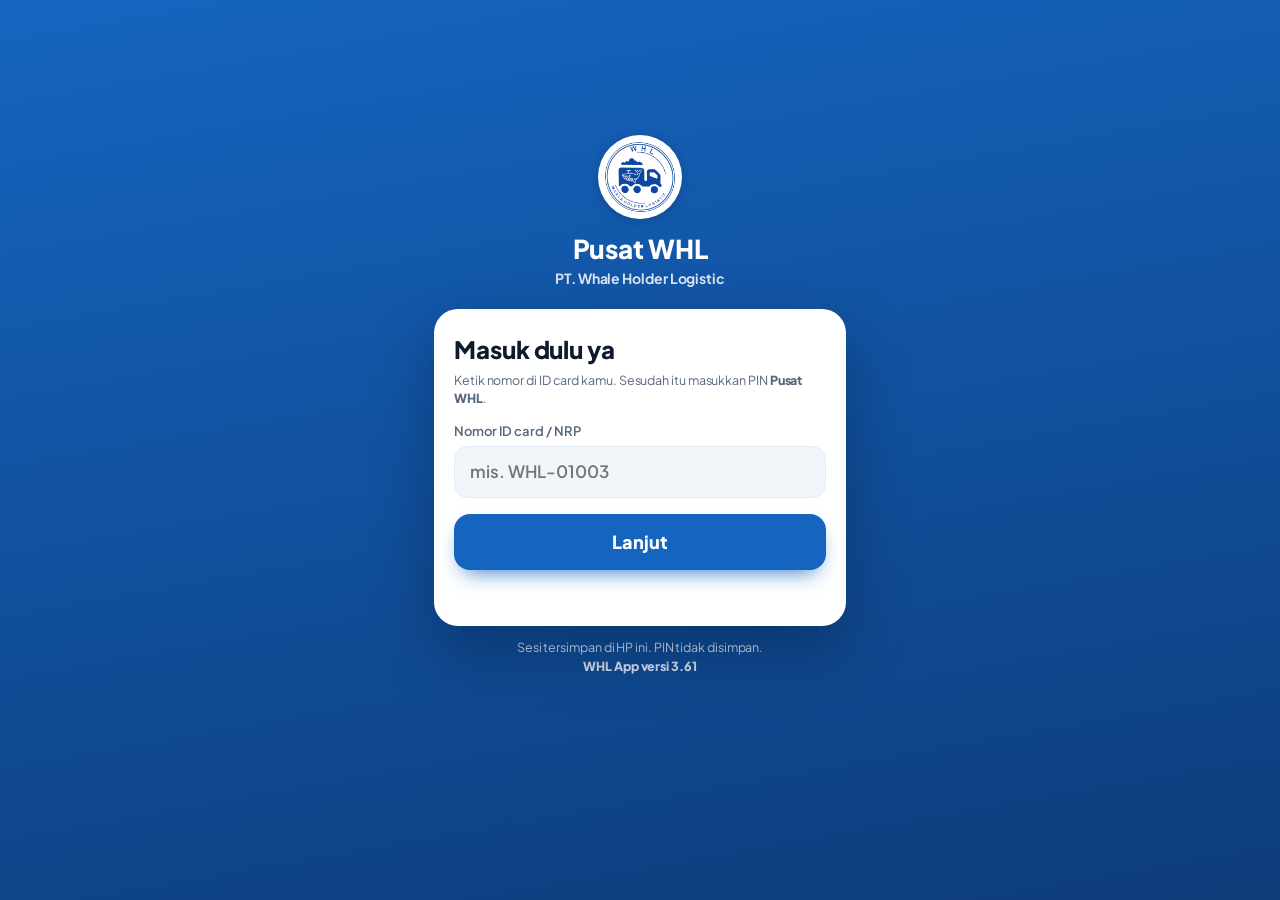
==== commit 2b5469af: "App WHL 3.61 (KODE 362) pk-4-jenis-petugas-26nov: 4 jenis + petugas per jenis" ====
--- a/app/index.html
+++ b/app/index.html
@@ -8,10 +8,10 @@
 <title>WHL App</title>
 <link rel="preconnect" href="https://fonts.googleapis.com">
 <link href="https://fonts.googleapis.com/css2?family=Plus+Jakarta+Sans:wght@500;600;700;800&family=Nunito:wght@600;700;800;900&display=swap" rel="stylesheet">
-<link rel="stylesheet" href="gaya.css?v=3.60">
-<link rel="stylesheet" href="tema-whl.css?v=3.60">
-<link rel="stylesheet" href="kegiatan.css?v=3.60">
-<link rel="stylesheet" href="laptop.css?v=3.60">
+<link rel="stylesheet" href="gaya.css?v=3.61">
+<link rel="stylesheet" href="tema-whl.css?v=3.61">
+<link rel="stylesheet" href="kegiatan.css?v=3.61">
+<link rel="stylesheet" href="laptop.css?v=3.61">
 <link rel="manifest" href="manifest.webmanifest">
 <meta name="theme-color" content="#1565C0">
 <meta name="mobile-web-app-capable" content="yes">
@@ -87,60 +87,60 @@
 <div class="tirai" id="tirai"><div class="lembar" id="lembar"></div></div>
 <div class="roti" id="roti"></div>
 
-<script src="konfig.js?v=3.60"></script>
-<script src="layar.js?v=3.60"></script>
-<script src="tiruan.js?v=3.60"></script>
-<script src="api.js?v=3.60"></script>
-<script src="rasa.js?v=3.60"></script>
-<script src="ikon.js?v=3.60"></script>
-<script src="ilus3d.js?v=3.60"></script>
-<script src="kuesioner.js?v=3.60"></script>
-<script src="skema-rute.js?v=3.60"></script>
-<script src="forum-konfig.js?v=3.60"></script>
-<script src="forum.js?v=3.60"></script>
-<script src="biometrik.js?v=3.60"></script>
-<script src="banner.js?v=3.60"></script>
-<script src="online.js?v=3.60"></script>
-<script src="kegiatan.js?v=3.60"></script>
-<script src="ultah.js?v=3.60"></script>
-<script src="kuis.js?v=3.60"></script>
-<script src="kuis-staf.js?v=3.60"></script>
-<script src="lib/qr-whl.js?v=3.60"></script>
-<script src="driver.js?v=3.60"></script>
-<script src="hazard.js?v=3.60"></script>
-<script src="jalan.js?v=3.60"></script>
-<script src="nota.js?v=3.60"></script>
-<script src="nota-edit.js?v=3.60"></script>
-<script src="zoom-foto.js?v=3.60"></script>
-<script src="katalog.js?v=3.60"></script>
-<script src="idcard.js?v=3.60"></script>
-<script src="karyawan.js?v=3.60"></script>
-<script src="sidik-karyawan.js?v=3.60"></script>
-<script src="kelola-user.js?v=3.60"></script>
-<script src="database.js?v=3.60"></script>
-<script src="database-visual.js?v=3.60"></script>
-<script src="poskontrol.js?v=3.60"></script>
-<script src="poskontrol-ban.js?v=3.60"></script>
-<script src="p2h.js?v=3.60"></script>
-<script src="laba.js?v=3.60"></script>
-<script src="gaji.js?v=3.60"></script>
-<script src="kasbon.js?v=3.60"></script>
-<script src="dokumen.js?v=3.60"></script>
-<script src="lembur.js?v=3.60"></script>
-<script src="izin.js?v=3.60"></script>
-<script src="poin.js?v=3.60"></script>
-<script src="peringkat.js?v=3.60"></script>
-<script src="poin-staf.js?v=3.60"></script>
-<script src="kuesioner-driver.js?v=3.60"></script>
-<script src="ksn-wajib.js?v=3.60"></script>
-<script src="pasang.js?v=3.60"></script>
+<script src="konfig.js?v=3.61"></script>
+<script src="layar.js?v=3.61"></script>
+<script src="tiruan.js?v=3.61"></script>
+<script src="api.js?v=3.61"></script>
+<script src="rasa.js?v=3.61"></script>
+<script src="ikon.js?v=3.61"></script>
+<script src="ilus3d.js?v=3.61"></script>
+<script src="kuesioner.js?v=3.61"></script>
+<script src="skema-rute.js?v=3.61"></script>
+<script src="forum-konfig.js?v=3.61"></script>
+<script src="forum.js?v=3.61"></script>
+<script src="biometrik.js?v=3.61"></script>
+<script src="banner.js?v=3.61"></script>
+<script src="online.js?v=3.61"></script>
+<script src="kegiatan.js?v=3.61"></script>
+<script src="ultah.js?v=3.61"></script>
+<script src="kuis.js?v=3.61"></script>
+<script src="kuis-staf.js?v=3.61"></script>
+<script src="lib/qr-whl.js?v=3.61"></script>
+<script src="driver.js?v=3.61"></script>
+<script src="hazard.js?v=3.61"></script>
+<script src="jalan.js?v=3.61"></script>
+<script src="nota.js?v=3.61"></script>
+<script src="nota-edit.js?v=3.61"></script>
+<script src="zoom-foto.js?v=3.61"></script>
+<script src="katalog.js?v=3.61"></script>
+<script src="idcard.js?v=3.61"></script>
+<script src="karyawan.js?v=3.61"></script>
+<script src="sidik-karyawan.js?v=3.61"></script>
+<script src="kelola-user.js?v=3.61"></script>
+<script src="database.js?v=3.61"></script>
+<script src="database-visual.js?v=3.61"></script>
+<script src="poskontrol.js?v=3.61"></script>
+<script src="poskontrol-ban.js?v=3.61"></script>
+<script src="p2h.js?v=3.61"></script>
+<script src="laba.js?v=3.61"></script>
+<script src="gaji.js?v=3.61"></script>
+<script src="kasbon.js?v=3.61"></script>
+<script src="dokumen.js?v=3.61"></script>
+<script src="lembur.js?v=3.61"></script>
+<script src="izin.js?v=3.61"></script>
+<script src="poin.js?v=3.61"></script>
+<script src="peringkat.js?v=3.61"></script>
+<script src="poin-staf.js?v=3.61"></script>
+<script src="kuesioner-driver.js?v=3.61"></script>
+<script src="ksn-wajib.js?v=3.61"></script>
+<script src="pasang.js?v=3.61"></script>
 
-<script src="ekspor.js?v=3.60"></script>
-<script src="roster.js?v=3.60"></script>
-<script src="hub.js?v=3.60"></script>
-<script src="laporan-direksi.js?v=3.60"></script>
-<script src="asisten.js?v=3.60"></script>
-<script src="app.js?v=3.60"></script>
-<script src="laptop.js?v=3.60"></script>
+<script src="ekspor.js?v=3.61"></script>
+<script src="roster.js?v=3.61"></script>
+<script src="hub.js?v=3.61"></script>
+<script src="laporan-direksi.js?v=3.61"></script>
+<script src="asisten.js?v=3.61"></script>
+<script src="app.js?v=3.61"></script>
+<script src="laptop.js?v=3.61"></script>
 </body>
 </html>
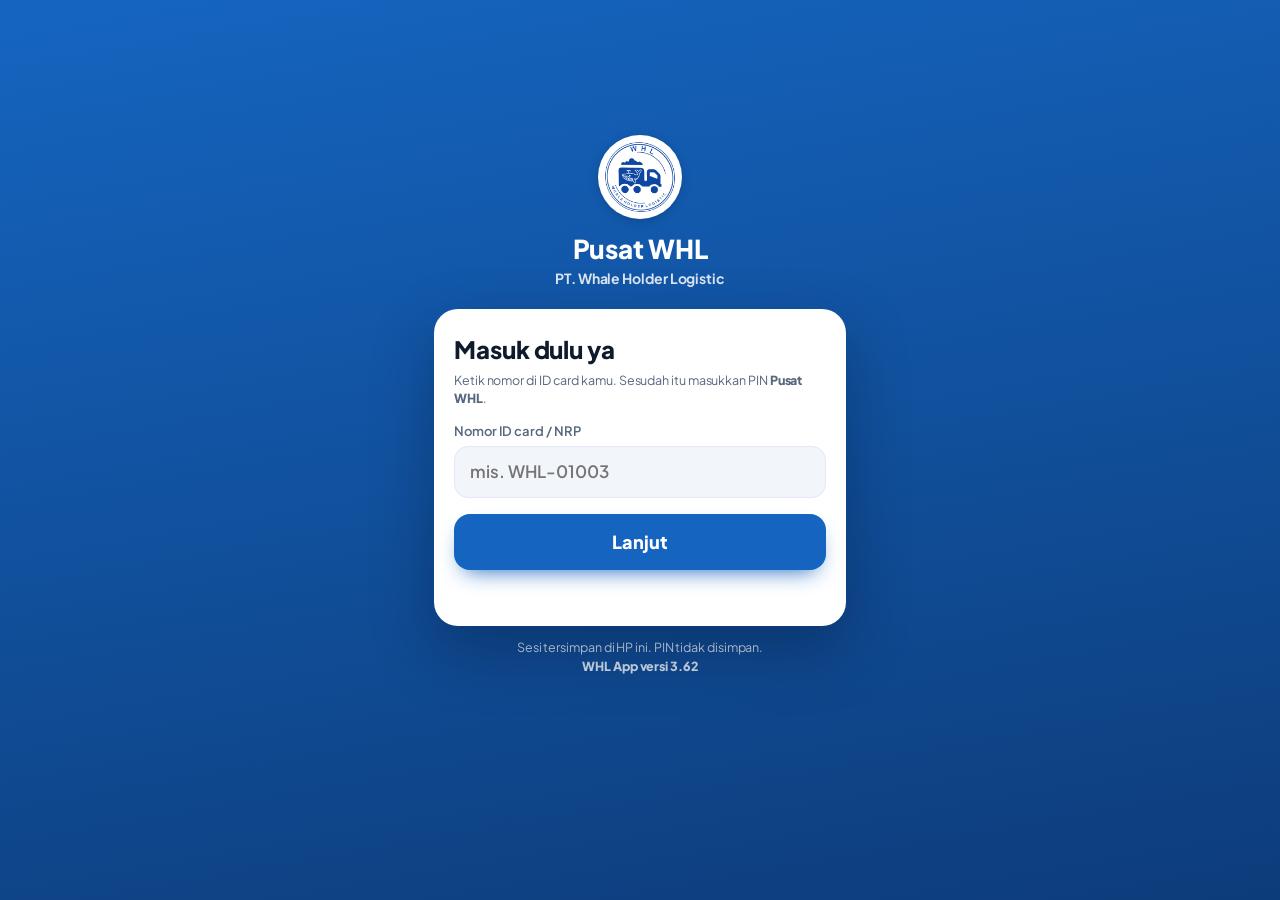
==== commit f4d77d3e: "App WHL 3.62: Pos Kontrol setara web (tahap A)" ====
--- a/app/index.html
+++ b/app/index.html
@@ -8,10 +8,10 @@
 <title>WHL App</title>
 <link rel="preconnect" href="https://fonts.googleapis.com">
 <link href="https://fonts.googleapis.com/css2?family=Plus+Jakarta+Sans:wght@500;600;700;800&family=Nunito:wght@600;700;800;900&display=swap" rel="stylesheet">
-<link rel="stylesheet" href="gaya.css?v=3.61">
-<link rel="stylesheet" href="tema-whl.css?v=3.61">
-<link rel="stylesheet" href="kegiatan.css?v=3.61">
-<link rel="stylesheet" href="laptop.css?v=3.61">
+<link rel="stylesheet" href="gaya.css?v=3.62">
+<link rel="stylesheet" href="tema-whl.css?v=3.62">
+<link rel="stylesheet" href="kegiatan.css?v=3.62">
+<link rel="stylesheet" href="laptop.css?v=3.62">
 <link rel="manifest" href="manifest.webmanifest">
 <meta name="theme-color" content="#1565C0">
 <meta name="mobile-web-app-capable" content="yes">
@@ -87,60 +87,61 @@
 <div class="tirai" id="tirai"><div class="lembar" id="lembar"></div></div>
 <div class="roti" id="roti"></div>
 
-<script src="konfig.js?v=3.61"></script>
-<script src="layar.js?v=3.61"></script>
-<script src="tiruan.js?v=3.61"></script>
-<script src="api.js?v=3.61"></script>
-<script src="rasa.js?v=3.61"></script>
-<script src="ikon.js?v=3.61"></script>
-<script src="ilus3d.js?v=3.61"></script>
-<script src="kuesioner.js?v=3.61"></script>
-<script src="skema-rute.js?v=3.61"></script>
-<script src="forum-konfig.js?v=3.61"></script>
-<script src="forum.js?v=3.61"></script>
-<script src="biometrik.js?v=3.61"></script>
-<script src="banner.js?v=3.61"></script>
-<script src="online.js?v=3.61"></script>
-<script src="kegiatan.js?v=3.61"></script>
-<script src="ultah.js?v=3.61"></script>
-<script src="kuis.js?v=3.61"></script>
-<script src="kuis-staf.js?v=3.61"></script>
-<script src="lib/qr-whl.js?v=3.61"></script>
-<script src="driver.js?v=3.61"></script>
-<script src="hazard.js?v=3.61"></script>
-<script src="jalan.js?v=3.61"></script>
-<script src="nota.js?v=3.61"></script>
-<script src="nota-edit.js?v=3.61"></script>
-<script src="zoom-foto.js?v=3.61"></script>
-<script src="katalog.js?v=3.61"></script>
-<script src="idcard.js?v=3.61"></script>
-<script src="karyawan.js?v=3.61"></script>
-<script src="sidik-karyawan.js?v=3.61"></script>
-<script src="kelola-user.js?v=3.61"></script>
-<script src="database.js?v=3.61"></script>
-<script src="database-visual.js?v=3.61"></script>
-<script src="poskontrol.js?v=3.61"></script>
-<script src="poskontrol-ban.js?v=3.61"></script>
-<script src="p2h.js?v=3.61"></script>
-<script src="laba.js?v=3.61"></script>
-<script src="gaji.js?v=3.61"></script>
-<script src="kasbon.js?v=3.61"></script>
-<script src="dokumen.js?v=3.61"></script>
-<script src="lembur.js?v=3.61"></script>
-<script src="izin.js?v=3.61"></script>
-<script src="poin.js?v=3.61"></script>
-<script src="peringkat.js?v=3.61"></script>
-<script src="poin-staf.js?v=3.61"></script>
-<script src="kuesioner-driver.js?v=3.61"></script>
-<script src="ksn-wajib.js?v=3.61"></script>
-<script src="pasang.js?v=3.61"></script>
+<script src="konfig.js?v=3.62"></script>
+<script src="layar.js?v=3.62"></script>
+<script src="tiruan.js?v=3.62"></script>
+<script src="api.js?v=3.62"></script>
+<script src="rasa.js?v=3.62"></script>
+<script src="ikon.js?v=3.62"></script>
+<script src="ilus3d.js?v=3.62"></script>
+<script src="kuesioner.js?v=3.62"></script>
+<script src="skema-rute.js?v=3.62"></script>
+<script src="forum-konfig.js?v=3.62"></script>
+<script src="forum.js?v=3.62"></script>
+<script src="biometrik.js?v=3.62"></script>
+<script src="banner.js?v=3.62"></script>
+<script src="online.js?v=3.62"></script>
+<script src="kegiatan.js?v=3.62"></script>
+<script src="ultah.js?v=3.62"></script>
+<script src="kuis.js?v=3.62"></script>
+<script src="kuis-staf.js?v=3.62"></script>
+<script src="lib/qr-whl.js?v=3.62"></script>
+<script src="driver.js?v=3.62"></script>
+<script src="hazard.js?v=3.62"></script>
+<script src="jalan.js?v=3.62"></script>
+<script src="nota.js?v=3.62"></script>
+<script src="nota-edit.js?v=3.62"></script>
+<script src="zoom-foto.js?v=3.62"></script>
+<script src="katalog.js?v=3.62"></script>
+<script src="idcard.js?v=3.62"></script>
+<script src="karyawan.js?v=3.62"></script>
+<script src="sidik-karyawan.js?v=3.62"></script>
+<script src="kelola-user.js?v=3.62"></script>
+<script src="database.js?v=3.62"></script>
+<script src="database-visual.js?v=3.62"></script>
+<script src="poskontrol.js?v=3.62"></script>
+<script src="poskontrol-ban.js?v=3.62"></script>
+<script src="poskontrol-setara.js?v=3.62"></script><!-- pk-app-setara-web-26nov -->
+<script src="p2h.js?v=3.62"></script>
+<script src="laba.js?v=3.62"></script>
+<script src="gaji.js?v=3.62"></script>
+<script src="kasbon.js?v=3.62"></script>
+<script src="dokumen.js?v=3.62"></script>
+<script src="lembur.js?v=3.62"></script>
+<script src="izin.js?v=3.62"></script>
+<script src="poin.js?v=3.62"></script>
+<script src="peringkat.js?v=3.62"></script>
+<script src="poin-staf.js?v=3.62"></script>
+<script src="kuesioner-driver.js?v=3.62"></script>
+<script src="ksn-wajib.js?v=3.62"></script>
+<script src="pasang.js?v=3.62"></script>
 
-<script src="ekspor.js?v=3.61"></script>
-<script src="roster.js?v=3.61"></script>
-<script src="hub.js?v=3.61"></script>
-<script src="laporan-direksi.js?v=3.61"></script>
-<script src="asisten.js?v=3.61"></script>
-<script src="app.js?v=3.61"></script>
-<script src="laptop.js?v=3.61"></script>
+<script src="ekspor.js?v=3.62"></script>
+<script src="roster.js?v=3.62"></script>
+<script src="hub.js?v=3.62"></script>
+<script src="laporan-direksi.js?v=3.62"></script>
+<script src="asisten.js?v=3.62"></script>
+<script src="app.js?v=3.62"></script>
+<script src="laptop.js?v=3.62"></script>
 </body>
 </html>
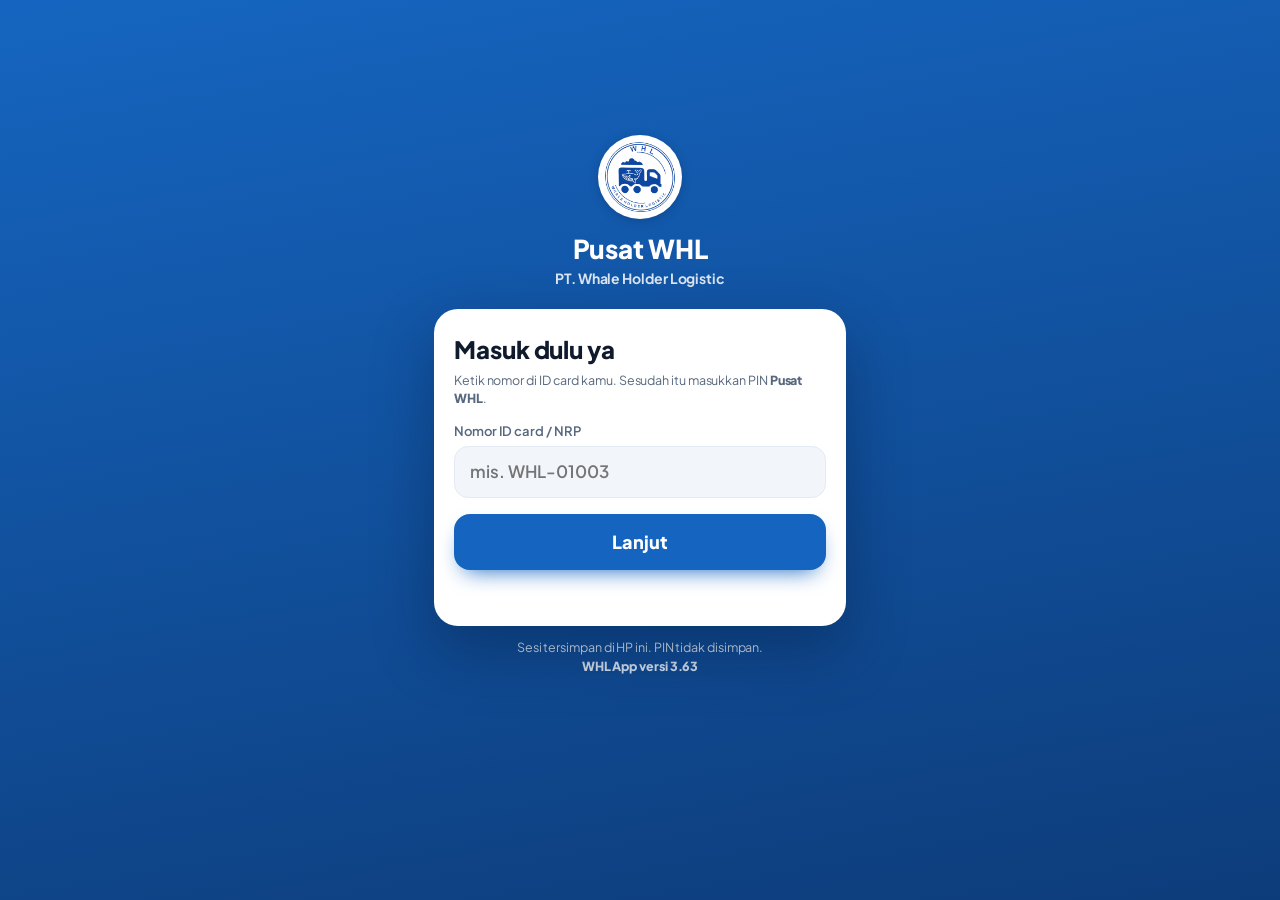
==== commit 2201595b: "App WHL 3.63 (KODE 364) app-peran-hrd-26nov: Ruang HRD (lihat saja)" ====
--- a/app/index.html
+++ b/app/index.html
@@ -8,10 +8,10 @@
 <title>WHL App</title>
 <link rel="preconnect" href="https://fonts.googleapis.com">
 <link href="https://fonts.googleapis.com/css2?family=Plus+Jakarta+Sans:wght@500;600;700;800&family=Nunito:wght@600;700;800;900&display=swap" rel="stylesheet">
-<link rel="stylesheet" href="gaya.css?v=3.62">
-<link rel="stylesheet" href="tema-whl.css?v=3.62">
-<link rel="stylesheet" href="kegiatan.css?v=3.62">
-<link rel="stylesheet" href="laptop.css?v=3.62">
+<link rel="stylesheet" href="gaya.css?v=3.63">
+<link rel="stylesheet" href="tema-whl.css?v=3.63">
+<link rel="stylesheet" href="kegiatan.css?v=3.63">
+<link rel="stylesheet" href="laptop.css?v=3.63">
 <link rel="manifest" href="manifest.webmanifest">
 <meta name="theme-color" content="#1565C0">
 <meta name="mobile-web-app-capable" content="yes">
@@ -87,61 +87,62 @@
 <div class="tirai" id="tirai"><div class="lembar" id="lembar"></div></div>
 <div class="roti" id="roti"></div>
 
-<script src="konfig.js?v=3.62"></script>
-<script src="layar.js?v=3.62"></script>
-<script src="tiruan.js?v=3.62"></script>
-<script src="api.js?v=3.62"></script>
-<script src="rasa.js?v=3.62"></script>
-<script src="ikon.js?v=3.62"></script>
-<script src="ilus3d.js?v=3.62"></script>
-<script src="kuesioner.js?v=3.62"></script>
-<script src="skema-rute.js?v=3.62"></script>
-<script src="forum-konfig.js?v=3.62"></script>
-<script src="forum.js?v=3.62"></script>
-<script src="biometrik.js?v=3.62"></script>
-<script src="banner.js?v=3.62"></script>
-<script src="online.js?v=3.62"></script>
-<script src="kegiatan.js?v=3.62"></script>
-<script src="ultah.js?v=3.62"></script>
-<script src="kuis.js?v=3.62"></script>
-<script src="kuis-staf.js?v=3.62"></script>
-<script src="lib/qr-whl.js?v=3.62"></script>
-<script src="driver.js?v=3.62"></script>
-<script src="hazard.js?v=3.62"></script>
-<script src="jalan.js?v=3.62"></script>
-<script src="nota.js?v=3.62"></script>
-<script src="nota-edit.js?v=3.62"></script>
-<script src="zoom-foto.js?v=3.62"></script>
-<script src="katalog.js?v=3.62"></script>
-<script src="idcard.js?v=3.62"></script>
-<script src="karyawan.js?v=3.62"></script>
-<script src="sidik-karyawan.js?v=3.62"></script>
-<script src="kelola-user.js?v=3.62"></script>
-<script src="database.js?v=3.62"></script>
-<script src="database-visual.js?v=3.62"></script>
-<script src="poskontrol.js?v=3.62"></script>
-<script src="poskontrol-ban.js?v=3.62"></script>
-<script src="poskontrol-setara.js?v=3.62"></script><!-- pk-app-setara-web-26nov -->
-<script src="p2h.js?v=3.62"></script>
-<script src="laba.js?v=3.62"></script>
-<script src="gaji.js?v=3.62"></script>
-<script src="kasbon.js?v=3.62"></script>
-<script src="dokumen.js?v=3.62"></script>
-<script src="lembur.js?v=3.62"></script>
-<script src="izin.js?v=3.62"></script>
-<script src="poin.js?v=3.62"></script>
-<script src="peringkat.js?v=3.62"></script>
-<script src="poin-staf.js?v=3.62"></script>
-<script src="kuesioner-driver.js?v=3.62"></script>
-<script src="ksn-wajib.js?v=3.62"></script>
-<script src="pasang.js?v=3.62"></script>
+<script src="konfig.js?v=3.63"></script>
+<script src="layar.js?v=3.63"></script>
+<script src="tiruan.js?v=3.63"></script>
+<script src="api.js?v=3.63"></script>
+<script src="rasa.js?v=3.63"></script>
+<script src="ikon.js?v=3.63"></script>
+<script src="ilus3d.js?v=3.63"></script>
+<script src="kuesioner.js?v=3.63"></script>
+<script src="skema-rute.js?v=3.63"></script>
+<script src="forum-konfig.js?v=3.63"></script>
+<script src="forum.js?v=3.63"></script>
+<script src="biometrik.js?v=3.63"></script>
+<script src="banner.js?v=3.63"></script>
+<script src="online.js?v=3.63"></script>
+<script src="kegiatan.js?v=3.63"></script>
+<script src="ultah.js?v=3.63"></script>
+<script src="kuis.js?v=3.63"></script>
+<script src="kuis-staf.js?v=3.63"></script>
+<script src="lib/qr-whl.js?v=3.63"></script>
+<script src="driver.js?v=3.63"></script>
+<script src="hazard.js?v=3.63"></script>
+<script src="jalan.js?v=3.63"></script>
+<script src="nota.js?v=3.63"></script>
+<script src="nota-edit.js?v=3.63"></script>
+<script src="zoom-foto.js?v=3.63"></script>
+<script src="katalog.js?v=3.63"></script>
+<script src="idcard.js?v=3.63"></script>
+<script src="karyawan.js?v=3.63"></script>
+<script src="sidik-karyawan.js?v=3.63"></script>
+<script src="kelola-user.js?v=3.63"></script>
+<script src="database.js?v=3.63"></script>
+<script src="database-visual.js?v=3.63"></script>
+<script src="poskontrol.js?v=3.63"></script>
+<script src="poskontrol-ban.js?v=3.63"></script>
+<script src="poskontrol-setara.js?v=3.63"></script><!-- pk-app-setara-web-26nov -->
+<script src="p2h.js?v=3.63"></script>
+<script src="hrd.js?v=3.63"></script>
+<script src="laba.js?v=3.63"></script>
+<script src="gaji.js?v=3.63"></script>
+<script src="kasbon.js?v=3.63"></script>
+<script src="dokumen.js?v=3.63"></script>
+<script src="lembur.js?v=3.63"></script>
+<script src="izin.js?v=3.63"></script>
+<script src="poin.js?v=3.63"></script>
+<script src="peringkat.js?v=3.63"></script>
+<script src="poin-staf.js?v=3.63"></script>
+<script src="kuesioner-driver.js?v=3.63"></script>
+<script src="ksn-wajib.js?v=3.63"></script>
+<script src="pasang.js?v=3.63"></script>
 
-<script src="ekspor.js?v=3.62"></script>
-<script src="roster.js?v=3.62"></script>
-<script src="hub.js?v=3.62"></script>
-<script src="laporan-direksi.js?v=3.62"></script>
-<script src="asisten.js?v=3.62"></script>
-<script src="app.js?v=3.62"></script>
-<script src="laptop.js?v=3.62"></script>
+<script src="ekspor.js?v=3.63"></script>
+<script src="roster.js?v=3.63"></script>
+<script src="hub.js?v=3.63"></script>
+<script src="laporan-direksi.js?v=3.63"></script>
+<script src="asisten.js?v=3.63"></script>
+<script src="app.js?v=3.63"></script>
+<script src="laptop.js?v=3.63"></script>
 </body>
 </html>
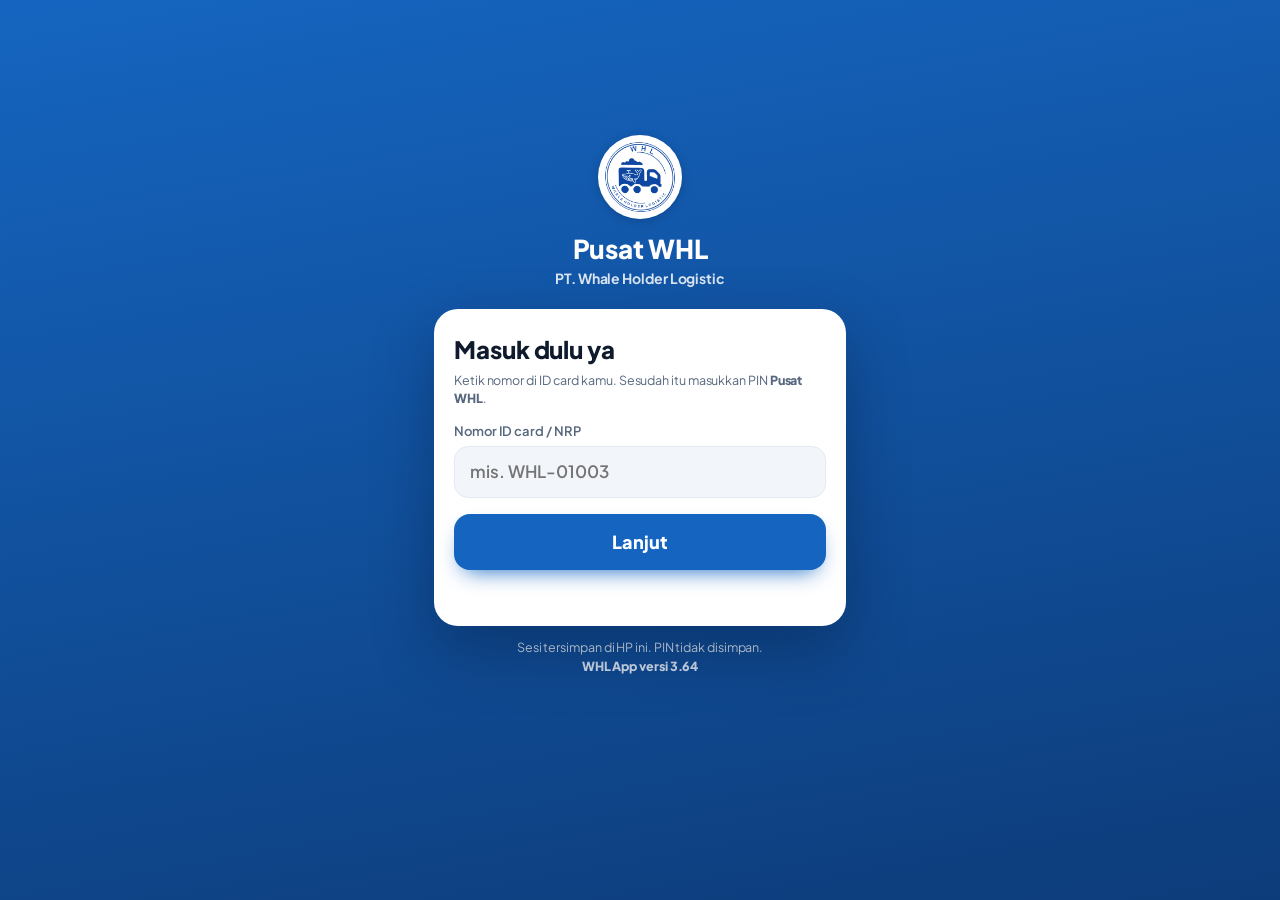
==== commit 24c86e73: "App WHL 3.64: cetak ID card dari Data karyawan (app-cetak-idcard-27nov)" ====
--- a/app/index.html
+++ b/app/index.html
@@ -8,10 +8,10 @@
 <title>WHL App</title>
 <link rel="preconnect" href="https://fonts.googleapis.com">
 <link href="https://fonts.googleapis.com/css2?family=Plus+Jakarta+Sans:wght@500;600;700;800&family=Nunito:wght@600;700;800;900&display=swap" rel="stylesheet">
-<link rel="stylesheet" href="gaya.css?v=3.63">
-<link rel="stylesheet" href="tema-whl.css?v=3.63">
-<link rel="stylesheet" href="kegiatan.css?v=3.63">
-<link rel="stylesheet" href="laptop.css?v=3.63">
+<link rel="stylesheet" href="gaya.css?v=3.64">
+<link rel="stylesheet" href="tema-whl.css?v=3.64">
+<link rel="stylesheet" href="kegiatan.css?v=3.64">
+<link rel="stylesheet" href="laptop.css?v=3.64">
 <link rel="manifest" href="manifest.webmanifest">
 <meta name="theme-color" content="#1565C0">
 <meta name="mobile-web-app-capable" content="yes">
@@ -87,62 +87,63 @@
 <div class="tirai" id="tirai"><div class="lembar" id="lembar"></div></div>
 <div class="roti" id="roti"></div>
 
-<script src="konfig.js?v=3.63"></script>
-<script src="layar.js?v=3.63"></script>
-<script src="tiruan.js?v=3.63"></script>
-<script src="api.js?v=3.63"></script>
-<script src="rasa.js?v=3.63"></script>
-<script src="ikon.js?v=3.63"></script>
-<script src="ilus3d.js?v=3.63"></script>
-<script src="kuesioner.js?v=3.63"></script>
-<script src="skema-rute.js?v=3.63"></script>
-<script src="forum-konfig.js?v=3.63"></script>
-<script src="forum.js?v=3.63"></script>
-<script src="biometrik.js?v=3.63"></script>
-<script src="banner.js?v=3.63"></script>
-<script src="online.js?v=3.63"></script>
-<script src="kegiatan.js?v=3.63"></script>
-<script src="ultah.js?v=3.63"></script>
-<script src="kuis.js?v=3.63"></script>
-<script src="kuis-staf.js?v=3.63"></script>
-<script src="lib/qr-whl.js?v=3.63"></script>
-<script src="driver.js?v=3.63"></script>
-<script src="hazard.js?v=3.63"></script>
-<script src="jalan.js?v=3.63"></script>
-<script src="nota.js?v=3.63"></script>
-<script src="nota-edit.js?v=3.63"></script>
-<script src="zoom-foto.js?v=3.63"></script>
-<script src="katalog.js?v=3.63"></script>
-<script src="idcard.js?v=3.63"></script>
-<script src="karyawan.js?v=3.63"></script>
-<script src="sidik-karyawan.js?v=3.63"></script>
-<script src="kelola-user.js?v=3.63"></script>
-<script src="database.js?v=3.63"></script>
-<script src="database-visual.js?v=3.63"></script>
-<script src="poskontrol.js?v=3.63"></script>
-<script src="poskontrol-ban.js?v=3.63"></script>
-<script src="poskontrol-setara.js?v=3.63"></script><!-- pk-app-setara-web-26nov -->
-<script src="p2h.js?v=3.63"></script>
-<script src="hrd.js?v=3.63"></script>
-<script src="laba.js?v=3.63"></script>
-<script src="gaji.js?v=3.63"></script>
-<script src="kasbon.js?v=3.63"></script>
-<script src="dokumen.js?v=3.63"></script>
-<script src="lembur.js?v=3.63"></script>
-<script src="izin.js?v=3.63"></script>
-<script src="poin.js?v=3.63"></script>
-<script src="peringkat.js?v=3.63"></script>
-<script src="poin-staf.js?v=3.63"></script>
-<script src="kuesioner-driver.js?v=3.63"></script>
-<script src="ksn-wajib.js?v=3.63"></script>
-<script src="pasang.js?v=3.63"></script>
+<script src="konfig.js?v=3.64"></script>
+<script src="layar.js?v=3.64"></script>
+<script src="tiruan.js?v=3.64"></script>
+<script src="api.js?v=3.64"></script>
+<script src="rasa.js?v=3.64"></script>
+<script src="ikon.js?v=3.64"></script>
+<script src="ilus3d.js?v=3.64"></script>
+<script src="kuesioner.js?v=3.64"></script>
+<script src="skema-rute.js?v=3.64"></script>
+<script src="forum-konfig.js?v=3.64"></script>
+<script src="forum.js?v=3.64"></script>
+<script src="biometrik.js?v=3.64"></script>
+<script src="banner.js?v=3.64"></script>
+<script src="online.js?v=3.64"></script>
+<script src="kegiatan.js?v=3.64"></script>
+<script src="ultah.js?v=3.64"></script>
+<script src="kuis.js?v=3.64"></script>
+<script src="kuis-staf.js?v=3.64"></script>
+<script src="lib/qr-whl.js?v=3.64"></script>
+<script src="driver.js?v=3.64"></script>
+<script src="hazard.js?v=3.64"></script>
+<script src="jalan.js?v=3.64"></script>
+<script src="nota.js?v=3.64"></script>
+<script src="nota-edit.js?v=3.64"></script>
+<script src="zoom-foto.js?v=3.64"></script>
+<script src="katalog.js?v=3.64"></script>
+<script src="idcard.js?v=3.64"></script>
+<script src="karyawan.js?v=3.64"></script>
+<script src="idcard-cetak.js?v=3.64"></script><!-- app-cetak-idcard-27nov -->
+<script src="sidik-karyawan.js?v=3.64"></script>
+<script src="kelola-user.js?v=3.64"></script>
+<script src="database.js?v=3.64"></script>
+<script src="database-visual.js?v=3.64"></script>
+<script src="poskontrol.js?v=3.64"></script>
+<script src="poskontrol-ban.js?v=3.64"></script>
+<script src="poskontrol-setara.js?v=3.64"></script><!-- pk-app-setara-web-26nov -->
+<script src="p2h.js?v=3.64"></script>
+<script src="hrd.js?v=3.64"></script>
+<script src="laba.js?v=3.64"></script>
+<script src="gaji.js?v=3.64"></script>
+<script src="kasbon.js?v=3.64"></script>
+<script src="dokumen.js?v=3.64"></script>
+<script src="lembur.js?v=3.64"></script>
+<script src="izin.js?v=3.64"></script>
+<script src="poin.js?v=3.64"></script>
+<script src="peringkat.js?v=3.64"></script>
+<script src="poin-staf.js?v=3.64"></script>
+<script src="kuesioner-driver.js?v=3.64"></script>
+<script src="ksn-wajib.js?v=3.64"></script>
+<script src="pasang.js?v=3.64"></script>
 
-<script src="ekspor.js?v=3.63"></script>
-<script src="roster.js?v=3.63"></script>
-<script src="hub.js?v=3.63"></script>
-<script src="laporan-direksi.js?v=3.63"></script>
-<script src="asisten.js?v=3.63"></script>
-<script src="app.js?v=3.63"></script>
-<script src="laptop.js?v=3.63"></script>
+<script src="ekspor.js?v=3.64"></script>
+<script src="roster.js?v=3.64"></script>
+<script src="hub.js?v=3.64"></script>
+<script src="laporan-direksi.js?v=3.64"></script>
+<script src="asisten.js?v=3.64"></script>
+<script src="app.js?v=3.64"></script>
+<script src="laptop.js?v=3.64"></script>
 </body>
 </html>
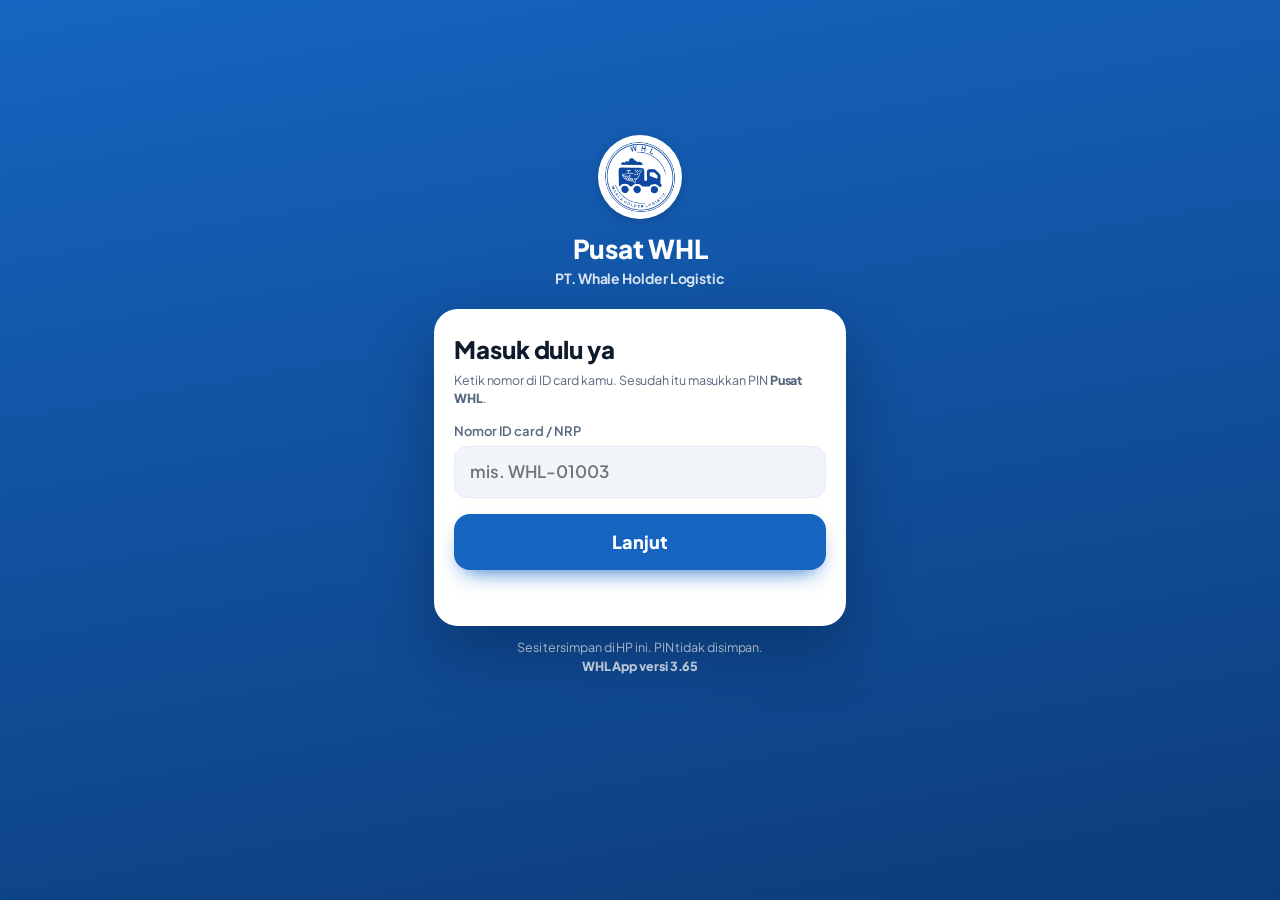
==== commit 5500c8a5: "App WHL 3.65: peran hrd seperti karyawan + Ruang HRD (app-hrd-seperti-karyawan-27nov)" ====
--- a/app/index.html
+++ b/app/index.html
@@ -8,10 +8,10 @@
 <title>WHL App</title>
 <link rel="preconnect" href="https://fonts.googleapis.com">
 <link href="https://fonts.googleapis.com/css2?family=Plus+Jakarta+Sans:wght@500;600;700;800&family=Nunito:wght@600;700;800;900&display=swap" rel="stylesheet">
-<link rel="stylesheet" href="gaya.css?v=3.64">
-<link rel="stylesheet" href="tema-whl.css?v=3.64">
-<link rel="stylesheet" href="kegiatan.css?v=3.64">
-<link rel="stylesheet" href="laptop.css?v=3.64">
+<link rel="stylesheet" href="gaya.css?v=3.65">
+<link rel="stylesheet" href="tema-whl.css?v=3.65">
+<link rel="stylesheet" href="kegiatan.css?v=3.65">
+<link rel="stylesheet" href="laptop.css?v=3.65">
 <link rel="manifest" href="manifest.webmanifest">
 <meta name="theme-color" content="#1565C0">
 <meta name="mobile-web-app-capable" content="yes">
@@ -87,63 +87,63 @@
 <div class="tirai" id="tirai"><div class="lembar" id="lembar"></div></div>
 <div class="roti" id="roti"></div>
 
-<script src="konfig.js?v=3.64"></script>
-<script src="layar.js?v=3.64"></script>
-<script src="tiruan.js?v=3.64"></script>
-<script src="api.js?v=3.64"></script>
-<script src="rasa.js?v=3.64"></script>
-<script src="ikon.js?v=3.64"></script>
-<script src="ilus3d.js?v=3.64"></script>
-<script src="kuesioner.js?v=3.64"></script>
-<script src="skema-rute.js?v=3.64"></script>
-<script src="forum-konfig.js?v=3.64"></script>
-<script src="forum.js?v=3.64"></script>
-<script src="biometrik.js?v=3.64"></script>
-<script src="banner.js?v=3.64"></script>
-<script src="online.js?v=3.64"></script>
-<script src="kegiatan.js?v=3.64"></script>
-<script src="ultah.js?v=3.64"></script>
-<script src="kuis.js?v=3.64"></script>
-<script src="kuis-staf.js?v=3.64"></script>
-<script src="lib/qr-whl.js?v=3.64"></script>
-<script src="driver.js?v=3.64"></script>
-<script src="hazard.js?v=3.64"></script>
-<script src="jalan.js?v=3.64"></script>
-<script src="nota.js?v=3.64"></script>
-<script src="nota-edit.js?v=3.64"></script>
-<script src="zoom-foto.js?v=3.64"></script>
-<script src="katalog.js?v=3.64"></script>
-<script src="idcard.js?v=3.64"></script>
-<script src="karyawan.js?v=3.64"></script>
-<script src="idcard-cetak.js?v=3.64"></script><!-- app-cetak-idcard-27nov -->
-<script src="sidik-karyawan.js?v=3.64"></script>
-<script src="kelola-user.js?v=3.64"></script>
-<script src="database.js?v=3.64"></script>
-<script src="database-visual.js?v=3.64"></script>
-<script src="poskontrol.js?v=3.64"></script>
-<script src="poskontrol-ban.js?v=3.64"></script>
-<script src="poskontrol-setara.js?v=3.64"></script><!-- pk-app-setara-web-26nov -->
-<script src="p2h.js?v=3.64"></script>
-<script src="hrd.js?v=3.64"></script>
-<script src="laba.js?v=3.64"></script>
-<script src="gaji.js?v=3.64"></script>
-<script src="kasbon.js?v=3.64"></script>
-<script src="dokumen.js?v=3.64"></script>
-<script src="lembur.js?v=3.64"></script>
-<script src="izin.js?v=3.64"></script>
-<script src="poin.js?v=3.64"></script>
-<script src="peringkat.js?v=3.64"></script>
-<script src="poin-staf.js?v=3.64"></script>
-<script src="kuesioner-driver.js?v=3.64"></script>
-<script src="ksn-wajib.js?v=3.64"></script>
-<script src="pasang.js?v=3.64"></script>
+<script src="konfig.js?v=3.65"></script>
+<script src="layar.js?v=3.65"></script>
+<script src="tiruan.js?v=3.65"></script>
+<script src="api.js?v=3.65"></script>
+<script src="rasa.js?v=3.65"></script>
+<script src="ikon.js?v=3.65"></script>
+<script src="ilus3d.js?v=3.65"></script>
+<script src="kuesioner.js?v=3.65"></script>
+<script src="skema-rute.js?v=3.65"></script>
+<script src="forum-konfig.js?v=3.65"></script>
+<script src="forum.js?v=3.65"></script>
+<script src="biometrik.js?v=3.65"></script>
+<script src="banner.js?v=3.65"></script>
+<script src="online.js?v=3.65"></script>
+<script src="kegiatan.js?v=3.65"></script>
+<script src="ultah.js?v=3.65"></script>
+<script src="kuis.js?v=3.65"></script>
+<script src="kuis-staf.js?v=3.65"></script>
+<script src="lib/qr-whl.js?v=3.65"></script>
+<script src="driver.js?v=3.65"></script>
+<script src="hazard.js?v=3.65"></script>
+<script src="jalan.js?v=3.65"></script>
+<script src="nota.js?v=3.65"></script>
+<script src="nota-edit.js?v=3.65"></script>
+<script src="zoom-foto.js?v=3.65"></script>
+<script src="katalog.js?v=3.65"></script>
+<script src="idcard.js?v=3.65"></script>
+<script src="karyawan.js?v=3.65"></script>
+<script src="idcard-cetak.js?v=3.65"></script><!-- app-cetak-idcard-27nov -->
+<script src="sidik-karyawan.js?v=3.65"></script>
+<script src="kelola-user.js?v=3.65"></script>
+<script src="database.js?v=3.65"></script>
+<script src="database-visual.js?v=3.65"></script>
+<script src="poskontrol.js?v=3.65"></script>
+<script src="poskontrol-ban.js?v=3.65"></script>
+<script src="poskontrol-setara.js?v=3.65"></script><!-- pk-app-setara-web-26nov -->
+<script src="p2h.js?v=3.65"></script>
+<script src="hrd.js?v=3.65"></script>
+<script src="laba.js?v=3.65"></script>
+<script src="gaji.js?v=3.65"></script>
+<script src="kasbon.js?v=3.65"></script>
+<script src="dokumen.js?v=3.65"></script>
+<script src="lembur.js?v=3.65"></script>
+<script src="izin.js?v=3.65"></script>
+<script src="poin.js?v=3.65"></script>
+<script src="peringkat.js?v=3.65"></script>
+<script src="poin-staf.js?v=3.65"></script>
+<script src="kuesioner-driver.js?v=3.65"></script>
+<script src="ksn-wajib.js?v=3.65"></script>
+<script src="pasang.js?v=3.65"></script>
 
-<script src="ekspor.js?v=3.64"></script>
-<script src="roster.js?v=3.64"></script>
-<script src="hub.js?v=3.64"></script>
-<script src="laporan-direksi.js?v=3.64"></script>
-<script src="asisten.js?v=3.64"></script>
-<script src="app.js?v=3.64"></script>
-<script src="laptop.js?v=3.64"></script>
+<script src="ekspor.js?v=3.65"></script>
+<script src="roster.js?v=3.65"></script>
+<script src="hub.js?v=3.65"></script>
+<script src="laporan-direksi.js?v=3.65"></script>
+<script src="asisten.js?v=3.65"></script>
+<script src="app.js?v=3.65"></script>
+<script src="laptop.js?v=3.65"></script>
 </body>
 </html>
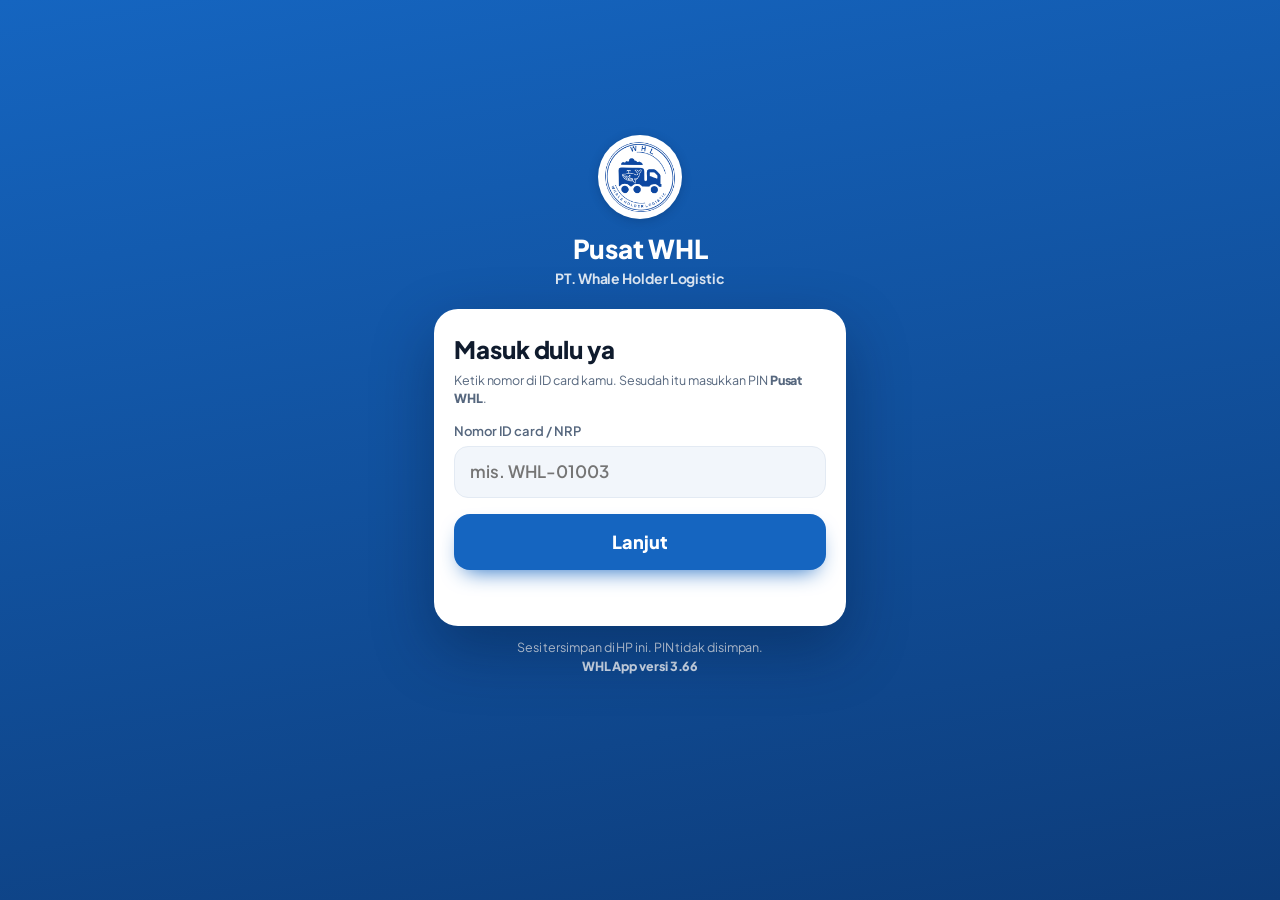
==== commit 62d7aae8: "App WHL 3.66: p2h-lengkap + ubin pusat web + hrd-orang-cepat + poin-pengurang-jelas + pk-ganti-shift" ====
--- a/app/index.html
+++ b/app/index.html
@@ -8,10 +8,10 @@
 <title>WHL App</title>
 <link rel="preconnect" href="https://fonts.googleapis.com">
 <link href="https://fonts.googleapis.com/css2?family=Plus+Jakarta+Sans:wght@500;600;700;800&family=Nunito:wght@600;700;800;900&display=swap" rel="stylesheet">
-<link rel="stylesheet" href="gaya.css?v=3.65">
-<link rel="stylesheet" href="tema-whl.css?v=3.65">
-<link rel="stylesheet" href="kegiatan.css?v=3.65">
-<link rel="stylesheet" href="laptop.css?v=3.65">
+<link rel="stylesheet" href="gaya.css?v=3.66">
+<link rel="stylesheet" href="tema-whl.css?v=3.66">
+<link rel="stylesheet" href="kegiatan.css?v=3.66">
+<link rel="stylesheet" href="laptop.css?v=3.66">
 <link rel="manifest" href="manifest.webmanifest">
 <meta name="theme-color" content="#1565C0">
 <meta name="mobile-web-app-capable" content="yes">
@@ -87,63 +87,63 @@
 <div class="tirai" id="tirai"><div class="lembar" id="lembar"></div></div>
 <div class="roti" id="roti"></div>
 
-<script src="konfig.js?v=3.65"></script>
-<script src="layar.js?v=3.65"></script>
-<script src="tiruan.js?v=3.65"></script>
-<script src="api.js?v=3.65"></script>
-<script src="rasa.js?v=3.65"></script>
-<script src="ikon.js?v=3.65"></script>
-<script src="ilus3d.js?v=3.65"></script>
-<script src="kuesioner.js?v=3.65"></script>
-<script src="skema-rute.js?v=3.65"></script>
-<script src="forum-konfig.js?v=3.65"></script>
-<script src="forum.js?v=3.65"></script>
-<script src="biometrik.js?v=3.65"></script>
-<script src="banner.js?v=3.65"></script>
-<script src="online.js?v=3.65"></script>
-<script src="kegiatan.js?v=3.65"></script>
-<script src="ultah.js?v=3.65"></script>
-<script src="kuis.js?v=3.65"></script>
-<script src="kuis-staf.js?v=3.65"></script>
-<script src="lib/qr-whl.js?v=3.65"></script>
-<script src="driver.js?v=3.65"></script>
-<script src="hazard.js?v=3.65"></script>
-<script src="jalan.js?v=3.65"></script>
-<script src="nota.js?v=3.65"></script>
-<script src="nota-edit.js?v=3.65"></script>
-<script src="zoom-foto.js?v=3.65"></script>
-<script src="katalog.js?v=3.65"></script>
-<script src="idcard.js?v=3.65"></script>
-<script src="karyawan.js?v=3.65"></script>
-<script src="idcard-cetak.js?v=3.65"></script><!-- app-cetak-idcard-27nov -->
-<script src="sidik-karyawan.js?v=3.65"></script>
-<script src="kelola-user.js?v=3.65"></script>
-<script src="database.js?v=3.65"></script>
-<script src="database-visual.js?v=3.65"></script>
-<script src="poskontrol.js?v=3.65"></script>
-<script src="poskontrol-ban.js?v=3.65"></script>
-<script src="poskontrol-setara.js?v=3.65"></script><!-- pk-app-setara-web-26nov -->
-<script src="p2h.js?v=3.65"></script>
-<script src="hrd.js?v=3.65"></script>
-<script src="laba.js?v=3.65"></script>
-<script src="gaji.js?v=3.65"></script>
-<script src="kasbon.js?v=3.65"></script>
-<script src="dokumen.js?v=3.65"></script>
-<script src="lembur.js?v=3.65"></script>
-<script src="izin.js?v=3.65"></script>
-<script src="poin.js?v=3.65"></script>
-<script src="peringkat.js?v=3.65"></script>
-<script src="poin-staf.js?v=3.65"></script>
-<script src="kuesioner-driver.js?v=3.65"></script>
-<script src="ksn-wajib.js?v=3.65"></script>
-<script src="pasang.js?v=3.65"></script>
+<script src="konfig.js?v=3.66"></script>
+<script src="layar.js?v=3.66"></script>
+<script src="tiruan.js?v=3.66"></script>
+<script src="api.js?v=3.66"></script>
+<script src="rasa.js?v=3.66"></script>
+<script src="ikon.js?v=3.66"></script>
+<script src="ilus3d.js?v=3.66"></script>
+<script src="kuesioner.js?v=3.66"></script>
+<script src="skema-rute.js?v=3.66"></script>
+<script src="forum-konfig.js?v=3.66"></script>
+<script src="forum.js?v=3.66"></script>
+<script src="biometrik.js?v=3.66"></script>
+<script src="banner.js?v=3.66"></script>
+<script src="online.js?v=3.66"></script>
+<script src="kegiatan.js?v=3.66"></script>
+<script src="ultah.js?v=3.66"></script>
+<script src="kuis.js?v=3.66"></script>
+<script src="kuis-staf.js?v=3.66"></script>
+<script src="lib/qr-whl.js?v=3.66"></script>
+<script src="driver.js?v=3.66"></script>
+<script src="hazard.js?v=3.66"></script>
+<script src="jalan.js?v=3.66"></script>
+<script src="nota.js?v=3.66"></script>
+<script src="nota-edit.js?v=3.66"></script>
+<script src="zoom-foto.js?v=3.66"></script>
+<script src="katalog.js?v=3.66"></script>
+<script src="idcard.js?v=3.66"></script>
+<script src="karyawan.js?v=3.66"></script>
+<script src="idcard-cetak.js?v=3.66"></script><!-- app-cetak-idcard-27nov -->
+<script src="sidik-karyawan.js?v=3.66"></script>
+<script src="kelola-user.js?v=3.66"></script>
+<script src="database.js?v=3.66"></script>
+<script src="database-visual.js?v=3.66"></script>
+<script src="poskontrol.js?v=3.66"></script>
+<script src="poskontrol-ban.js?v=3.66"></script>
+<script src="poskontrol-setara.js?v=3.66"></script><!-- pk-app-setara-web-26nov -->
+<script src="p2h.js?v=3.66"></script>
+<script src="hrd.js?v=3.66"></script>
+<script src="laba.js?v=3.66"></script>
+<script src="gaji.js?v=3.66"></script>
+<script src="kasbon.js?v=3.66"></script>
+<script src="dokumen.js?v=3.66"></script>
+<script src="lembur.js?v=3.66"></script>
+<script src="izin.js?v=3.66"></script>
+<script src="poin.js?v=3.66"></script>
+<script src="peringkat.js?v=3.66"></script>
+<script src="poin-staf.js?v=3.66"></script>
+<script src="kuesioner-driver.js?v=3.66"></script>
+<script src="ksn-wajib.js?v=3.66"></script>
+<script src="pasang.js?v=3.66"></script>
 
-<script src="ekspor.js?v=3.65"></script>
-<script src="roster.js?v=3.65"></script>
-<script src="hub.js?v=3.65"></script>
-<script src="laporan-direksi.js?v=3.65"></script>
-<script src="asisten.js?v=3.65"></script>
-<script src="app.js?v=3.65"></script>
-<script src="laptop.js?v=3.65"></script>
+<script src="ekspor.js?v=3.66"></script>
+<script src="roster.js?v=3.66"></script>
+<script src="hub.js?v=3.66"></script>
+<script src="laporan-direksi.js?v=3.66"></script>
+<script src="asisten.js?v=3.66"></script>
+<script src="app.js?v=3.66"></script>
+<script src="laptop.js?v=3.66"></script>
 </body>
 </html>
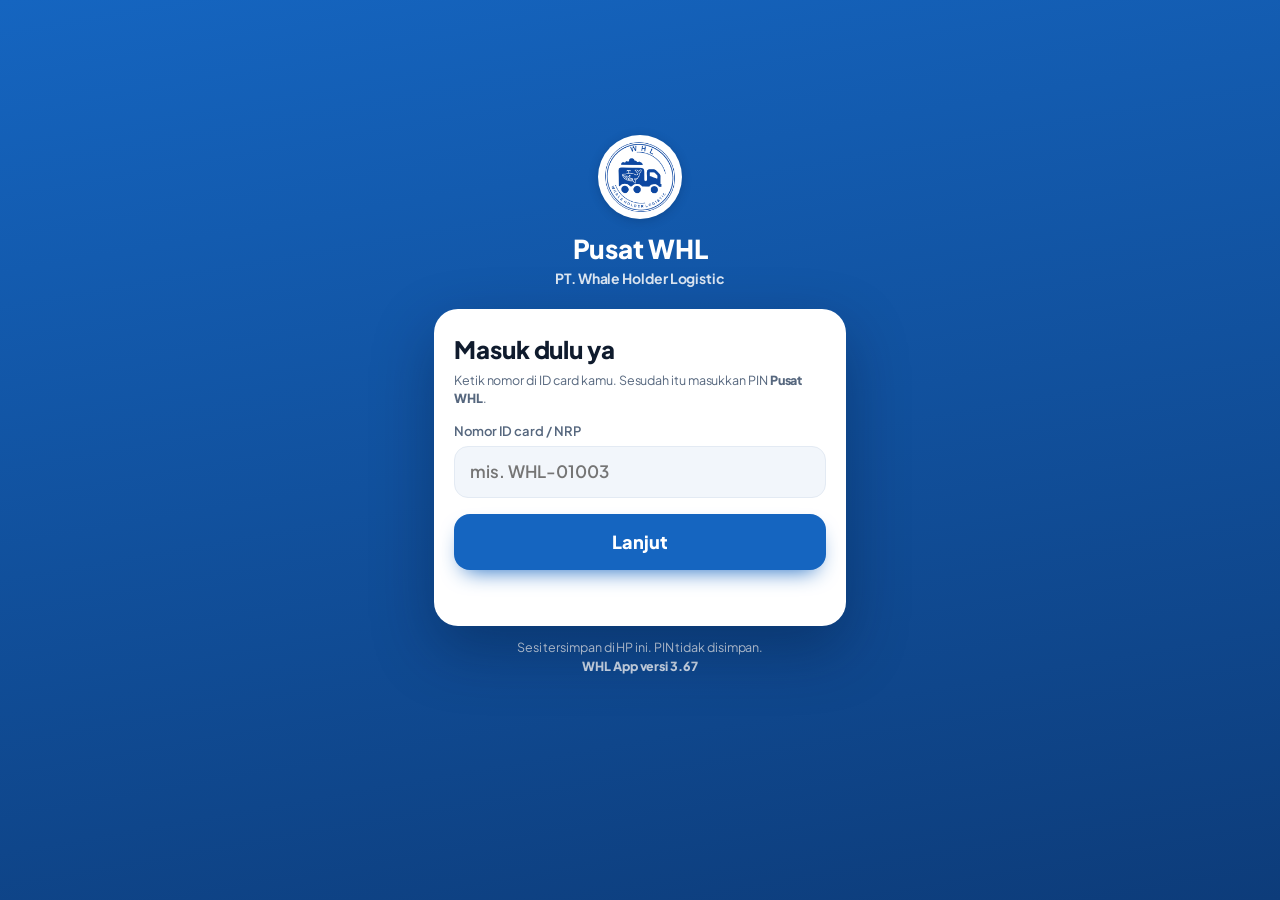
==== commit 36bb79d8: "App WHL 3.67: pk-ban-lelesan-28nov" ====
--- a/app/index.html
+++ b/app/index.html
@@ -8,10 +8,10 @@
 <title>WHL App</title>
 <link rel="preconnect" href="https://fonts.googleapis.com">
 <link href="https://fonts.googleapis.com/css2?family=Plus+Jakarta+Sans:wght@500;600;700;800&family=Nunito:wght@600;700;800;900&display=swap" rel="stylesheet">
-<link rel="stylesheet" href="gaya.css?v=3.66">
-<link rel="stylesheet" href="tema-whl.css?v=3.66">
-<link rel="stylesheet" href="kegiatan.css?v=3.66">
-<link rel="stylesheet" href="laptop.css?v=3.66">
+<link rel="stylesheet" href="gaya.css?v=3.67">
+<link rel="stylesheet" href="tema-whl.css?v=3.67">
+<link rel="stylesheet" href="kegiatan.css?v=3.67">
+<link rel="stylesheet" href="laptop.css?v=3.67">
 <link rel="manifest" href="manifest.webmanifest">
 <meta name="theme-color" content="#1565C0">
 <meta name="mobile-web-app-capable" content="yes">
@@ -87,63 +87,63 @@
 <div class="tirai" id="tirai"><div class="lembar" id="lembar"></div></div>
 <div class="roti" id="roti"></div>
 
-<script src="konfig.js?v=3.66"></script>
-<script src="layar.js?v=3.66"></script>
-<script src="tiruan.js?v=3.66"></script>
-<script src="api.js?v=3.66"></script>
-<script src="rasa.js?v=3.66"></script>
-<script src="ikon.js?v=3.66"></script>
-<script src="ilus3d.js?v=3.66"></script>
-<script src="kuesioner.js?v=3.66"></script>
-<script src="skema-rute.js?v=3.66"></script>
-<script src="forum-konfig.js?v=3.66"></script>
-<script src="forum.js?v=3.66"></script>
-<script src="biometrik.js?v=3.66"></script>
-<script src="banner.js?v=3.66"></script>
-<script src="online.js?v=3.66"></script>
-<script src="kegiatan.js?v=3.66"></script>
-<script src="ultah.js?v=3.66"></script>
-<script src="kuis.js?v=3.66"></script>
-<script src="kuis-staf.js?v=3.66"></script>
-<script src="lib/qr-whl.js?v=3.66"></script>
-<script src="driver.js?v=3.66"></script>
-<script src="hazard.js?v=3.66"></script>
-<script src="jalan.js?v=3.66"></script>
-<script src="nota.js?v=3.66"></script>
-<script src="nota-edit.js?v=3.66"></script>
-<script src="zoom-foto.js?v=3.66"></script>
-<script src="katalog.js?v=3.66"></script>
-<script src="idcard.js?v=3.66"></script>
-<script src="karyawan.js?v=3.66"></script>
-<script src="idcard-cetak.js?v=3.66"></script><!-- app-cetak-idcard-27nov -->
-<script src="sidik-karyawan.js?v=3.66"></script>
-<script src="kelola-user.js?v=3.66"></script>
-<script src="database.js?v=3.66"></script>
-<script src="database-visual.js?v=3.66"></script>
-<script src="poskontrol.js?v=3.66"></script>
-<script src="poskontrol-ban.js?v=3.66"></script>
-<script src="poskontrol-setara.js?v=3.66"></script><!-- pk-app-setara-web-26nov -->
-<script src="p2h.js?v=3.66"></script>
-<script src="hrd.js?v=3.66"></script>
-<script src="laba.js?v=3.66"></script>
-<script src="gaji.js?v=3.66"></script>
-<script src="kasbon.js?v=3.66"></script>
-<script src="dokumen.js?v=3.66"></script>
-<script src="lembur.js?v=3.66"></script>
-<script src="izin.js?v=3.66"></script>
-<script src="poin.js?v=3.66"></script>
-<script src="peringkat.js?v=3.66"></script>
-<script src="poin-staf.js?v=3.66"></script>
-<script src="kuesioner-driver.js?v=3.66"></script>
-<script src="ksn-wajib.js?v=3.66"></script>
-<script src="pasang.js?v=3.66"></script>
+<script src="konfig.js?v=3.67"></script>
+<script src="layar.js?v=3.67"></script>
+<script src="tiruan.js?v=3.67"></script>
+<script src="api.js?v=3.67"></script>
+<script src="rasa.js?v=3.67"></script>
+<script src="ikon.js?v=3.67"></script>
+<script src="ilus3d.js?v=3.67"></script>
+<script src="kuesioner.js?v=3.67"></script>
+<script src="skema-rute.js?v=3.67"></script>
+<script src="forum-konfig.js?v=3.67"></script>
+<script src="forum.js?v=3.67"></script>
+<script src="biometrik.js?v=3.67"></script>
+<script src="banner.js?v=3.67"></script>
+<script src="online.js?v=3.67"></script>
+<script src="kegiatan.js?v=3.67"></script>
+<script src="ultah.js?v=3.67"></script>
+<script src="kuis.js?v=3.67"></script>
+<script src="kuis-staf.js?v=3.67"></script>
+<script src="lib/qr-whl.js?v=3.67"></script>
+<script src="driver.js?v=3.67"></script>
+<script src="hazard.js?v=3.67"></script>
+<script src="jalan.js?v=3.67"></script>
+<script src="nota.js?v=3.67"></script>
+<script src="nota-edit.js?v=3.67"></script>
+<script src="zoom-foto.js?v=3.67"></script>
+<script src="katalog.js?v=3.67"></script>
+<script src="idcard.js?v=3.67"></script>
+<script src="karyawan.js?v=3.67"></script>
+<script src="idcard-cetak.js?v=3.67"></script><!-- app-cetak-idcard-27nov -->
+<script src="sidik-karyawan.js?v=3.67"></script>
+<script src="kelola-user.js?v=3.67"></script>
+<script src="database.js?v=3.67"></script>
+<script src="database-visual.js?v=3.67"></script>
+<script src="poskontrol.js?v=3.67"></script>
+<script src="poskontrol-ban.js?v=3.67"></script>
+<script src="poskontrol-setara.js?v=3.67"></script><!-- pk-app-setara-web-26nov -->
+<script src="p2h.js?v=3.67"></script>
+<script src="hrd.js?v=3.67"></script>
+<script src="laba.js?v=3.67"></script>
+<script src="gaji.js?v=3.67"></script>
+<script src="kasbon.js?v=3.67"></script>
+<script src="dokumen.js?v=3.67"></script>
+<script src="lembur.js?v=3.67"></script>
+<script src="izin.js?v=3.67"></script>
+<script src="poin.js?v=3.67"></script>
+<script src="peringkat.js?v=3.67"></script>
+<script src="poin-staf.js?v=3.67"></script>
+<script src="kuesioner-driver.js?v=3.67"></script>
+<script src="ksn-wajib.js?v=3.67"></script>
+<script src="pasang.js?v=3.67"></script>
 
-<script src="ekspor.js?v=3.66"></script>
-<script src="roster.js?v=3.66"></script>
-<script src="hub.js?v=3.66"></script>
-<script src="laporan-direksi.js?v=3.66"></script>
-<script src="asisten.js?v=3.66"></script>
-<script src="app.js?v=3.66"></script>
-<script src="laptop.js?v=3.66"></script>
+<script src="ekspor.js?v=3.67"></script>
+<script src="roster.js?v=3.67"></script>
+<script src="hub.js?v=3.67"></script>
+<script src="laporan-direksi.js?v=3.67"></script>
+<script src="asisten.js?v=3.67"></script>
+<script src="app.js?v=3.67"></script>
+<script src="laptop.js?v=3.67"></script>
 </body>
 </html>
